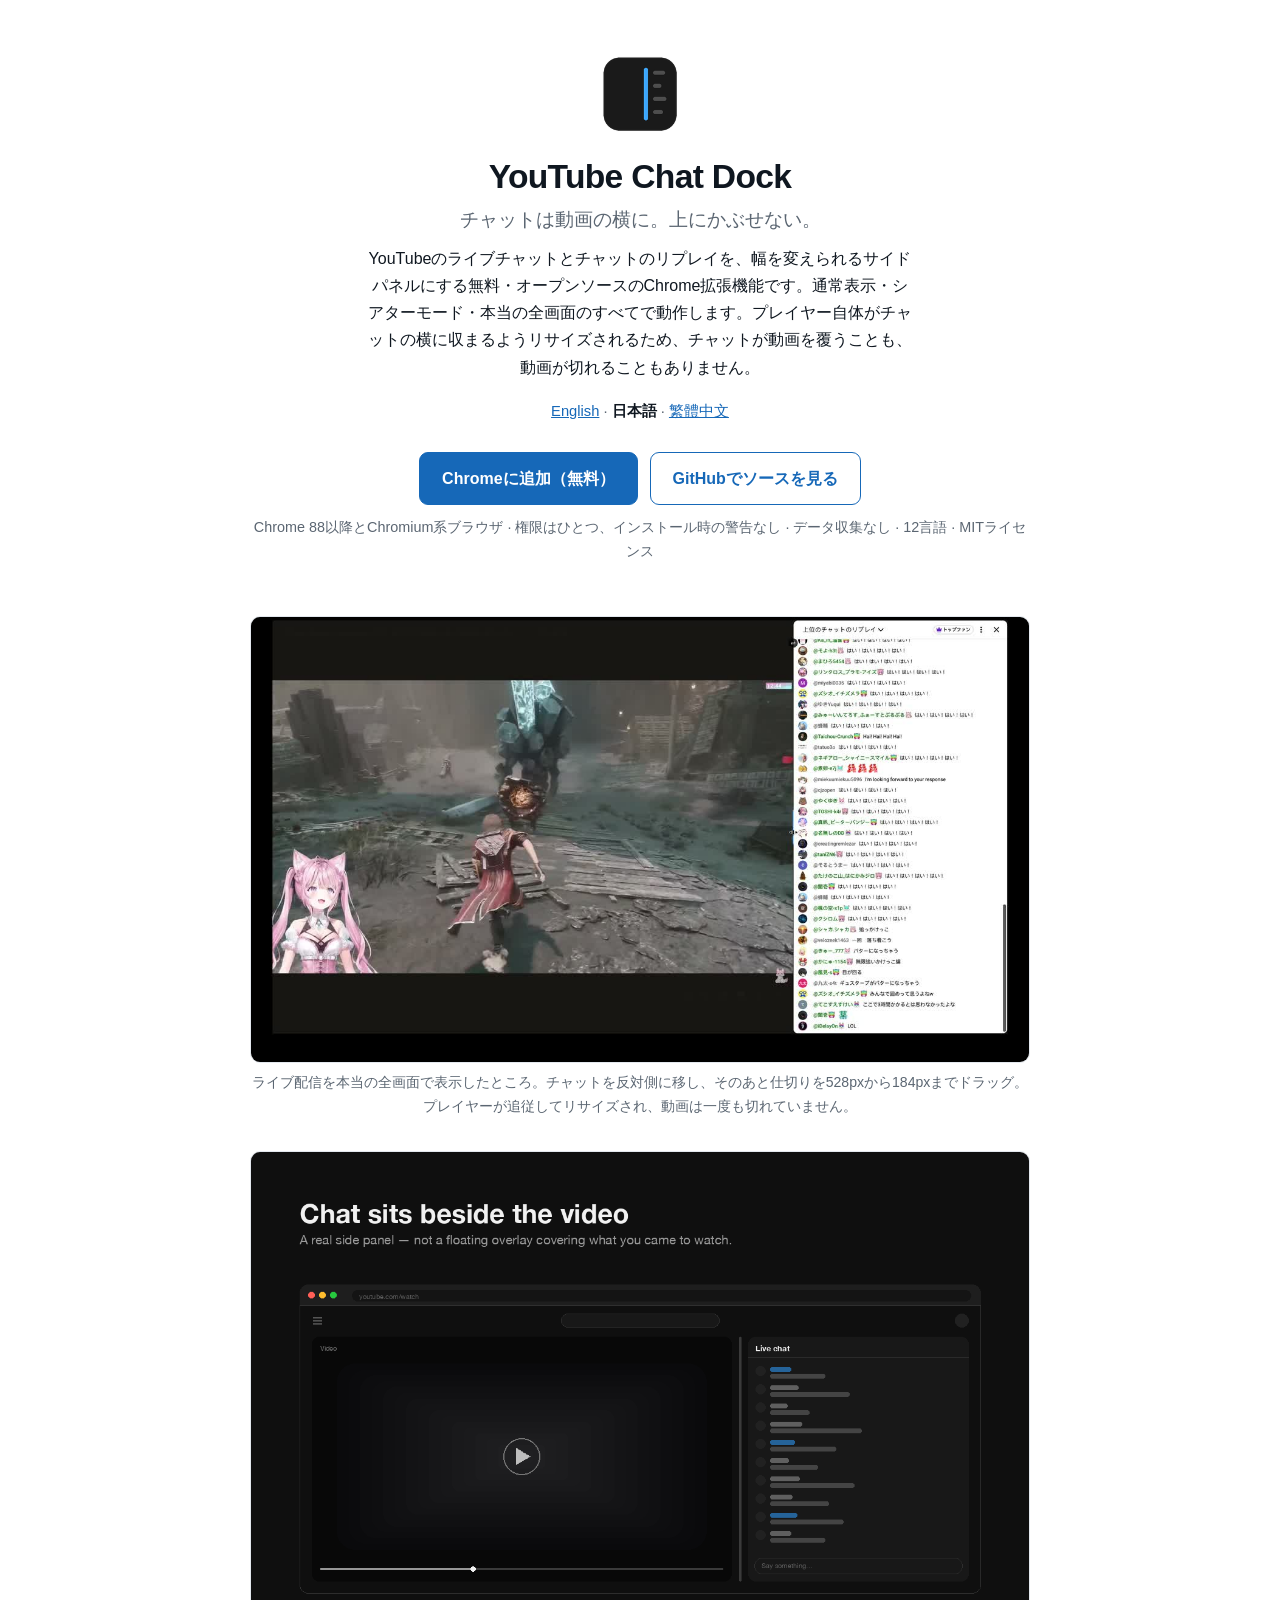
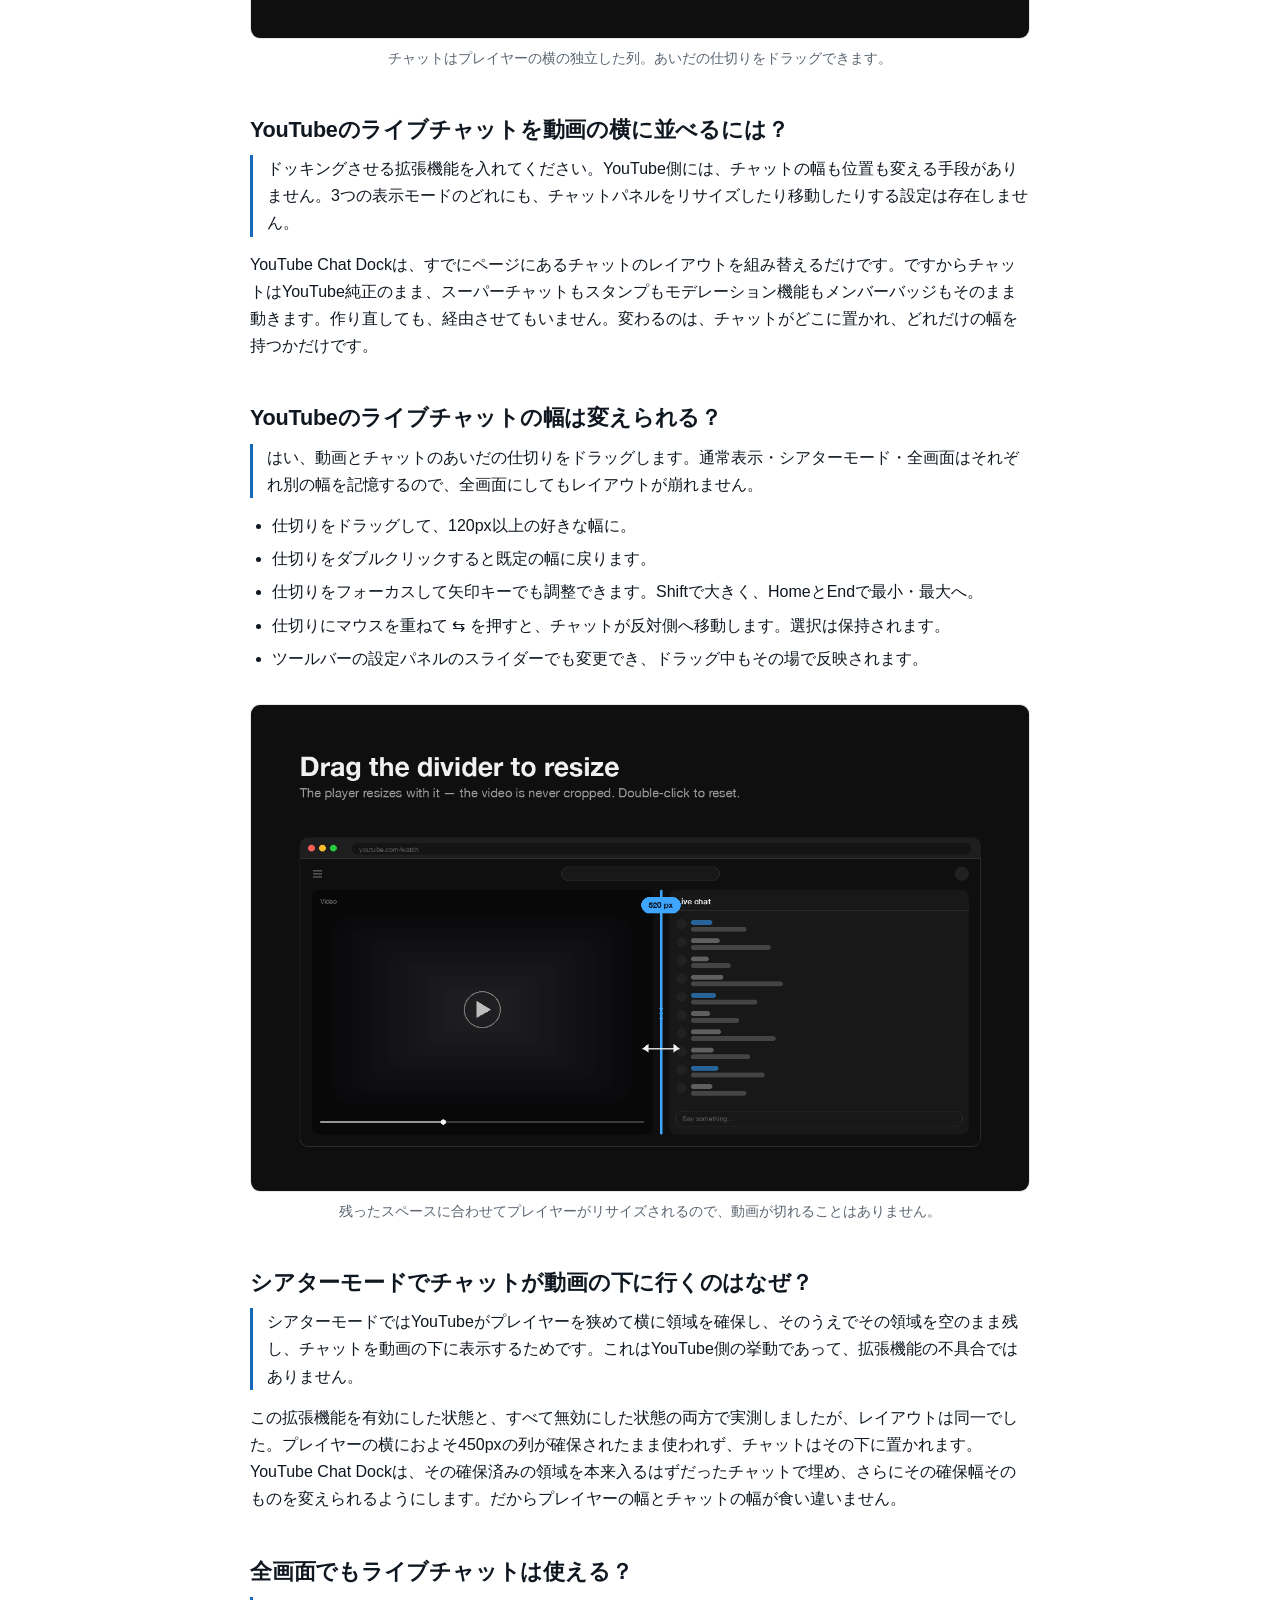
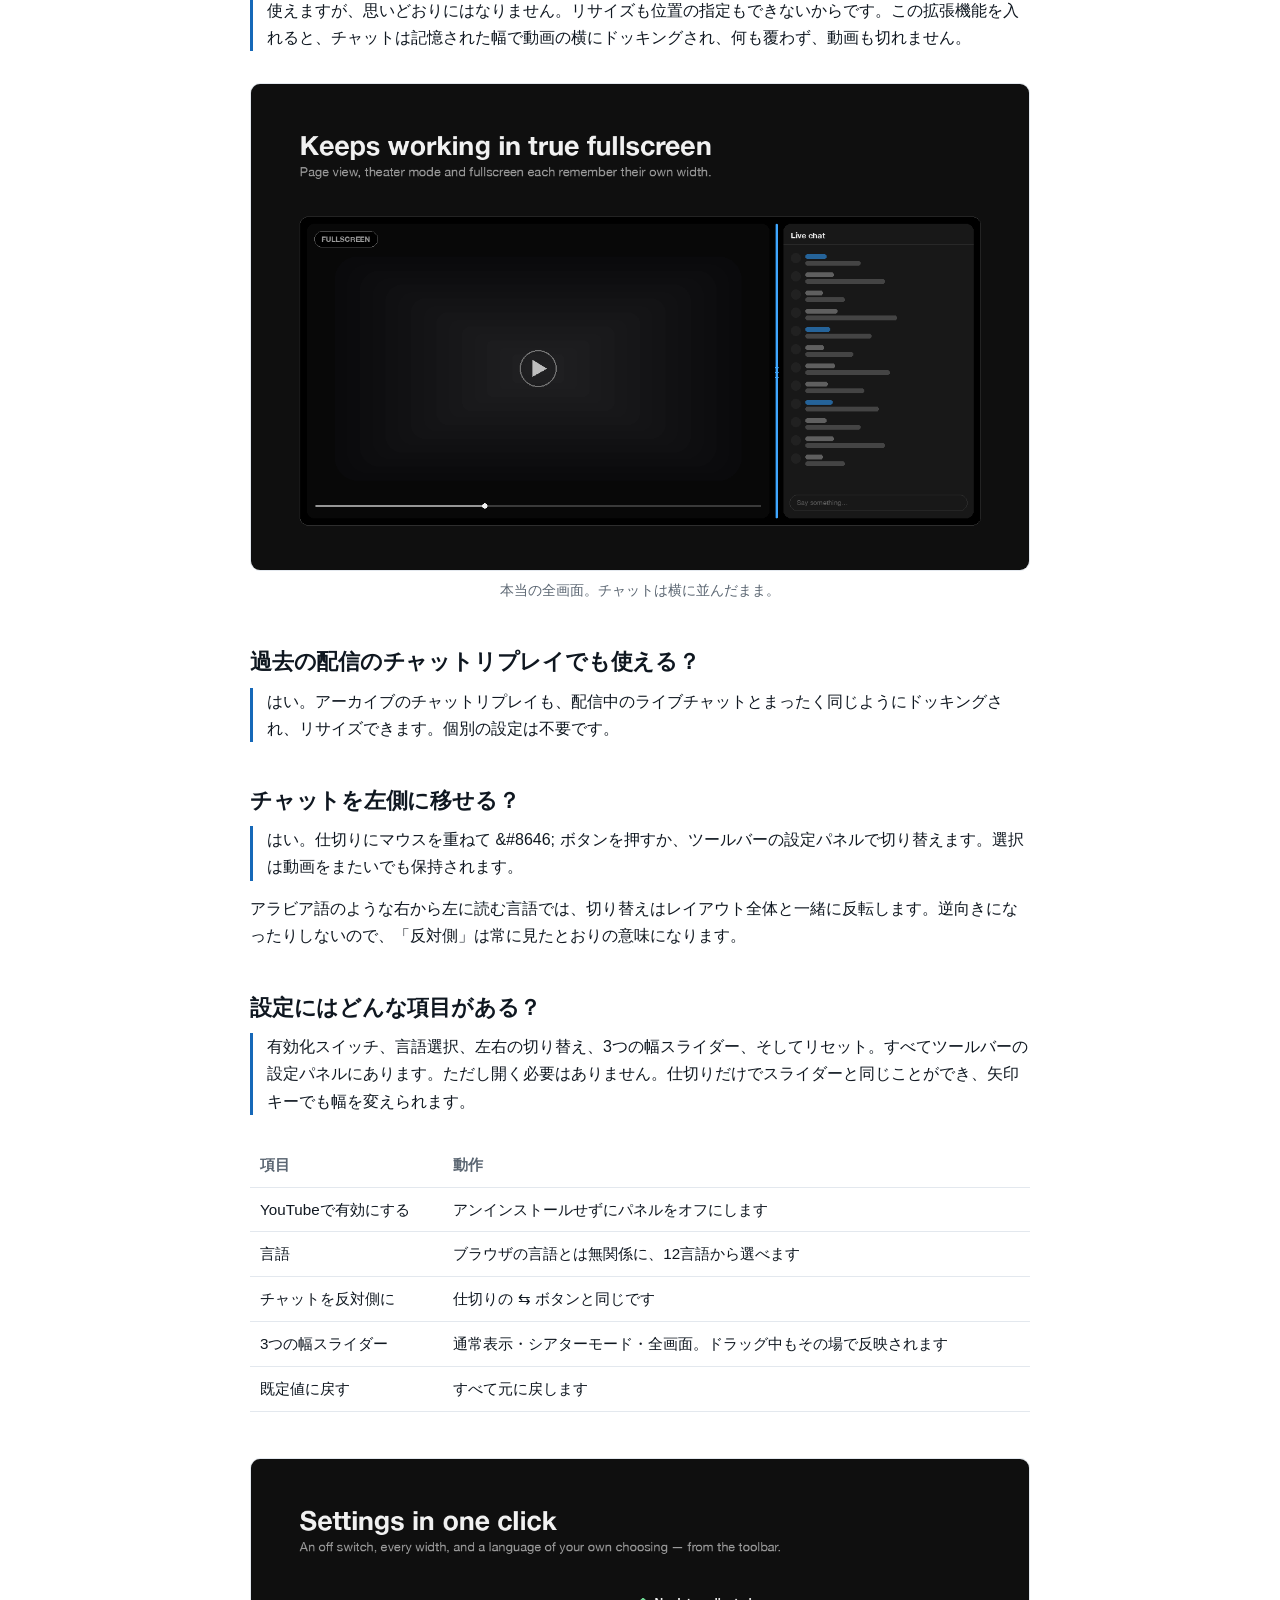
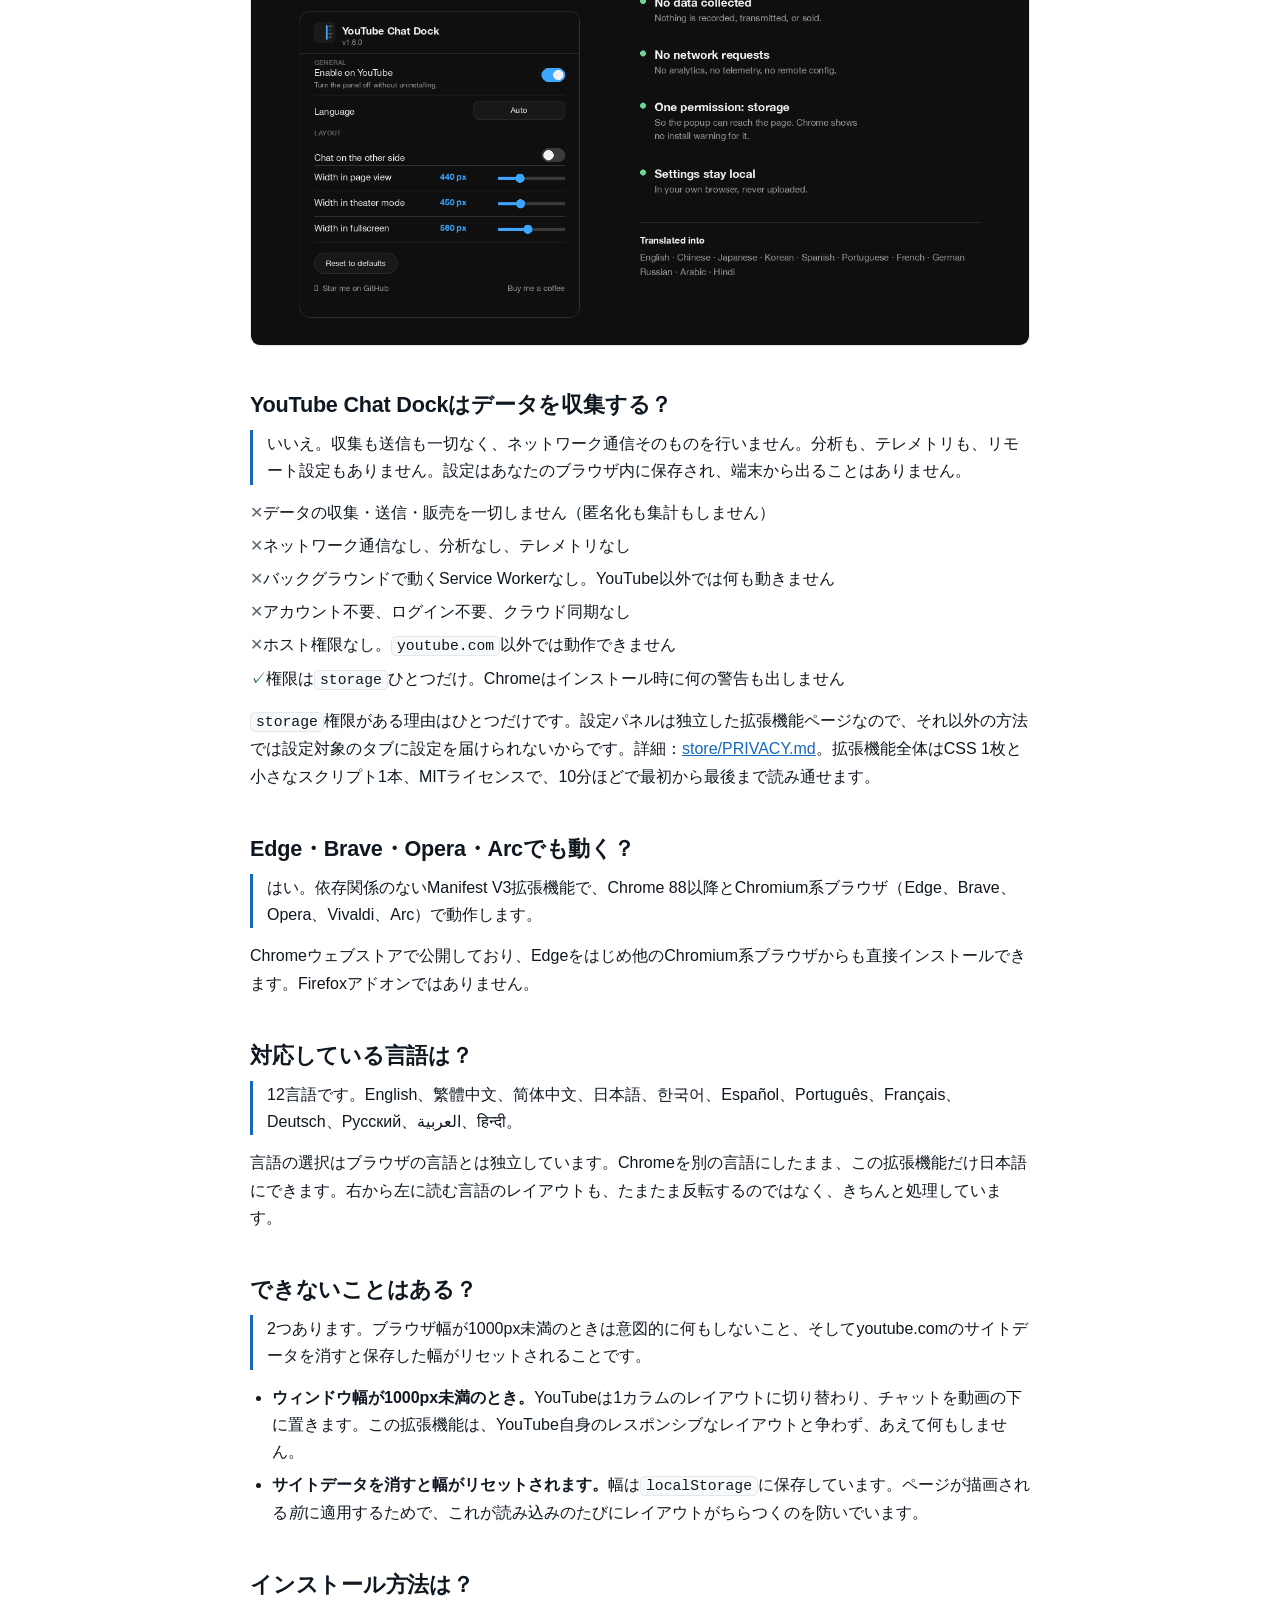
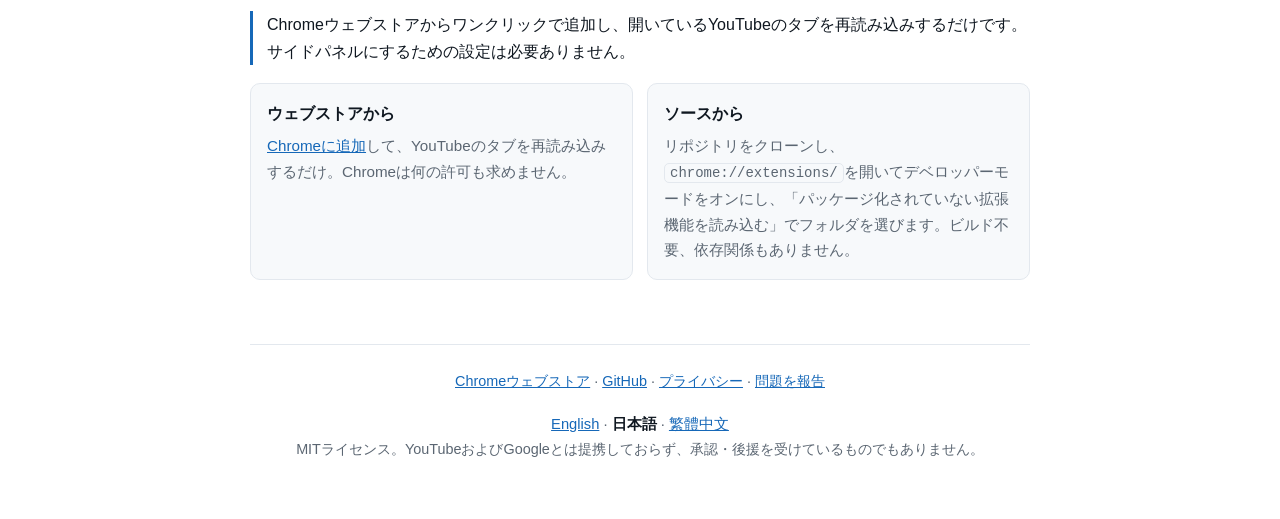
==== docs/ja/index.html @ fb62cf57 "Localise the landing page into Japanese and Traditional Chinese Generated by store/make_pages.py (lo" ====
<!DOCTYPE html>
<!--
  GENERATED by store/make_pages.py — do not edit this file directly.
  Edit the strings in that script and re-run it, or the next run silently
  reverts whatever you changed here.

  The page exists for search and for answer engines, which is why it is shaped
  this way: the store listing cannot rank for long-tail how-to queries, and a
  README ranks for little beyond the brand name. Every H2 is a question someone
  actually types, and each answer opens with a direct sentence rather than a
  preamble — that first sentence is what gets lifted into a snippet or an LLM
  answer.

  The FAQPage JSON-LD below is emitted from the same strings as the visible
  answers, so the two cannot disagree. store/package.sh still compares them.

  No external requests of any kind: no fonts, no CDN, no analytics. That keeps
  the page fast, keeps the privacy claim in it literally true of the page
  itself, and means it cannot break when something else goes down.
-->
<html lang="ja">
<head>
<meta charset="utf-8">
<meta name="viewport" content="width=device-width, initial-scale=1">
<title>YouTube Chat Dock — YouTubeのライブチャットをサイドパネルに</title>
<meta name="description" content="YouTubeのライブチャットとチャットのリプレイを、動画の横に並ぶ幅可変のサイドパネルにする無料のChrome拡張機能。通常表示・シアターモード・全画面のすべてで動作します。">
<link rel="canonical" href="https://cc100053.github.io/YouTube-Chat-Dock/ja/">
<link rel="alternate" hreflang="en" href="https://cc100053.github.io/YouTube-Chat-Dock/">
<link rel="alternate" hreflang="ja" href="https://cc100053.github.io/YouTube-Chat-Dock/ja/">
<link rel="alternate" hreflang="zh-Hant" href="https://cc100053.github.io/YouTube-Chat-Dock/zh-TW/">
<link rel="alternate" hreflang="x-default" href="https://cc100053.github.io/YouTube-Chat-Dock/">
<link rel="icon" href="../assets/icon128.png" type="image/png">

<meta property="og:type" content="website">
<meta property="og:site_name" content="YouTube Chat Dock">
<meta property="og:locale" content="ja_JP">
<meta property="og:title" content="YouTube Chat Dock — YouTubeのライブチャットをサイドパネルに">
<meta property="og:description" content="YouTubeのライブチャットとチャットのリプレイを、動画の横に並ぶ幅可変のサイドパネルに。通常表示・シアターモード・全画面で動作。">
<meta property="og:url" content="https://cc100053.github.io/YouTube-Chat-Dock/ja/">
<meta property="og:image" content="https://cc100053.github.io/YouTube-Chat-Dock/assets/screenshot-1-side-panel.png">
<meta name="twitter:card" content="summary_large_image">
<meta name="twitter:title" content="YouTube Chat Dock — YouTubeのライブチャットをサイドパネルに">
<meta name="twitter:description" content="YouTubeのライブチャットとチャットのリプレイを、動画の横に並ぶ幅可変のサイドパネルに。通常表示・シアターモード・全画面で動作。">
<meta name="twitter:image" content="https://cc100053.github.io/YouTube-Chat-Dock/assets/screenshot-1-side-panel.png">

<style>
:root{
  --bg:#ffffff; --fg:#0f1720; --muted:#5b6672; --line:#e3e8ee;
  --card:#f7f9fb; --accent:#1668b8; --accent-fg:#ffffff; --ok:#177245;
}
@media (prefers-color-scheme:dark){
  :root{
    --bg:#0e1116; --fg:#e8edf3; --muted:#9aa7b4; --line:#232a33;
    --card:#161b22; --accent:#3ea6ff; --accent-fg:#06121e; --ok:#6dd491;
  }
}
*{box-sizing:border-box}
html{-webkit-text-size-adjust:100%}
body{
  margin:0; background:var(--bg); color:var(--fg);
  font:16px/1.7 -apple-system,BlinkMacSystemFont,"Segoe UI",Roboto,
       "Hiragino Sans","Noto Sans JP","Noto Sans TC","PingFang TC",
       "Microsoft JhengHei",Helvetica,Arial,sans-serif;
}
.wrap{max-width:820px; margin:0 auto; padding:0 20px}
a{color:var(--accent)}
img,video{max-width:100%; height:auto}

header{text-align:center; padding:56px 0 8px}
header img.logo{width:76px; height:76px}
h1{font-size:2.1rem; line-height:1.25; margin:16px 0 6px; letter-spacing:-.02em}
.tagline{font-size:1.2rem; color:var(--muted); margin:0 0 8px}
.lede{max-width:62ch; margin:0 auto; color:var(--fg)}

.langs{margin:18px 0 0; color:var(--muted); font-size:.92rem}
.langs strong{color:var(--fg)}

.cta{display:flex; gap:12px; justify-content:center; flex-wrap:wrap; margin:28px 0 10px}
.btn{
  display:inline-block; padding:12px 22px; border-radius:9px; font-weight:600;
  text-decoration:none; border:1px solid var(--accent);
  background:var(--accent); color:var(--accent-fg);
}
.btn.ghost{background:transparent; color:var(--accent)}
.meta{text-align:center; color:var(--muted); font-size:.9rem; margin:0 0 12px}

figure{margin:32px 0}
figcaption{color:var(--muted); font-size:.88rem; text-align:center; margin-top:8px}
.shot{border:1px solid var(--line); border-radius:10px; display:block}

h2{font-size:1.35rem; line-height:1.4; margin:44px 0 10px; letter-spacing:-.01em}
h3{font-size:1.05rem; margin:26px 0 6px}
p{margin:0 0 14px}
ul{margin:0 0 14px; padding-inline-start:22px}
li{margin:6px 0}

.answer{
  border-inline-start:3px solid var(--accent); padding-inline-start:14px;
  margin:0 0 14px; font-weight:500;
}
.grid{display:grid; grid-template-columns:repeat(auto-fit,minmax(240px,1fr)); gap:14px; margin:18px 0}
.card{background:var(--card); border:1px solid var(--line); border-radius:10px; padding:16px}
.card h3{margin:0 0 6px; font-size:1rem}
.card p{margin:0; color:var(--muted); font-size:.95rem}

table{width:100%; border-collapse:collapse; margin:14px 0; font-size:.95rem}
th,td{text-align:start; padding:9px 10px; border-bottom:1px solid var(--line); vertical-align:top}
th{color:var(--muted); font-weight:600}
.scroller{overflow-x:auto}

.privacy li{list-style:none; margin-inline-start:-22px}
.privacy .no::before{content:"\2715 "; color:var(--muted)}
.privacy .yes::before{content:"\2713 "; color:var(--ok)}

footer{
  margin:64px 0 0; padding:24px 0 48px; border-top:1px solid var(--line);
  color:var(--muted); font-size:.9rem; text-align:center;
}
code{background:var(--card); border:1px solid var(--line); border-radius:5px; padding:1px 5px; font-size:.92em}
</style>
</head>
<body>

<div class="wrap">

<header>
  <img class="logo" src="../assets/icon128.png" width="76" height="76" alt="YouTube Chat Dock logo">
  <h1>YouTube Chat Dock</h1>
  <p class="tagline">チャットは動画の横に。上にかぶせない。</p>
  <p class="lede">YouTubeのライブチャットとチャットのリプレイを、幅を変えられるサイドパネルにする無料・オープンソースのChrome拡張機能です。通常表示・シアターモード・本当の全画面のすべてで動作します。プレイヤー自体がチャットの横に収まるようリサイズされるため、チャットが動画を覆うことも、動画が切れることもありません。</p>
  <nav class="langs" aria-label="言語"><a href="https://cc100053.github.io/YouTube-Chat-Dock/" hreflang="en">English</a> <span aria-hidden="true">·</span> <strong aria-current="true">日本語</strong> <span aria-hidden="true">·</span> <a href="https://cc100053.github.io/YouTube-Chat-Dock/zh-TW/" hreflang="zh-TW">繁體中文</a></nav>
  <div class="cta">
    <a class="btn" href="https://chromewebstore.google.com/detail/youtube-chat-dock/bkmbhlkcjbkjapbamkidacajjfhoiiam">Chromeに追加（無料）</a>
    <a class="btn ghost" href="https://github.com/cc100053/YouTube-Chat-Dock">GitHubでソースを見る</a>
  </div>
  <p class="meta">Chrome 88以降とChromium系ブラウザ · 権限はひとつ、インストール時の警告なし · データ収集なし · 12言語 · MITライセンス</p>
</header>

<!--
  MP4, not a GIF, and that is measured rather than preferred. The clip is
  full-motion game footage with a scrolling chat beside it, so nearly every
  pixel changes every frame and GIF's inter-frame compression has nothing to
  work with: the same 2.8 seconds measured 4.3MB as a 480px GIF that looked
  rough, against 2.0MB as a 1280px MP4 that does not.
  autoplay+muted+loop+playsinline behaves like a GIF anyway, and is the
  combination iOS Safari requires to play inline at all.
-->
<figure>
  <video class="shot" src="../assets/demo.mp4" poster="../assets/demo-poster.jpg"
         width="1280" height="732"
         autoplay loop muted playsinline preload="metadata"
         aria-label="画面録画：YouTubeの全画面表示で、ライブチャットが動画の横にドッキングされている様子。パネルを反対側に移動したあと、仕切りをドラッグして幅を528pxから184pxまで変更しても、動画は切れずにリサイズされる。">
  </video>
  <figcaption>ライブ配信を本当の全画面で表示したところ。チャットを反対側に移し、そのあと仕切りを528pxから184pxまでドラッグ。プレイヤーが追従してリサイズされ、動画は一度も切れていません。</figcaption>
</figure>

<figure>
  <img class="shot" src="../assets/screenshot-1-side-panel.png" width="1280" height="800"
       alt="YouTubeのライブチャットが動画の右側に幅可変の列としてドッキングされ、あいだにドラッグ可能な仕切りがある図">
  <figcaption>チャットはプレイヤーの横の独立した列。あいだの仕切りをドラッグできます。</figcaption>
</figure>

<h2>YouTubeのライブチャットを動画の横に並べるには？</h2>

<p class="answer">
  ドッキングさせる拡張機能を入れてください。YouTube側には、チャットの幅も位置も変える手段がありません。3つの表示モードのどれにも、チャットパネルをリサイズしたり移動したりする設定は存在しません。
</p>

<p>YouTube Chat Dockは、すでにページにあるチャットのレイアウトを組み替えるだけです。ですからチャットはYouTube純正のまま、スーパーチャットもスタンプもモデレーション機能もメンバーバッジもそのまま動きます。作り直しても、経由させてもいません。変わるのは、チャットがどこに置かれ、どれだけの幅を持つかだけです。</p>

<h2>YouTubeのライブチャットの幅は変えられる？</h2>

<p class="answer">
  はい、動画とチャットのあいだの仕切りをドラッグします。通常表示・シアターモード・全画面はそれぞれ別の幅を記憶するので、全画面にしてもレイアウトが崩れません。
</p>

<ul><li>仕切りをドラッグして、120px以上の好きな幅に。</li><li>仕切りをダブルクリックすると既定の幅に戻ります。</li><li>仕切りをフォーカスして矢印キーでも調整できます。Shiftで大きく、HomeとEndで最小・最大へ。</li><li>仕切りにマウスを重ねて &#8646; を押すと、チャットが反対側へ移動します。選択は保持されます。</li><li>ツールバーの設定パネルのスライダーでも変更でき、ドラッグ中もその場で反映されます。</li></ul>

<figure>
  <img class="shot" src="../assets/screenshot-2-drag-to-resize.png" width="1280" height="800"
       alt="仕切りをドラッグし、残ったスペースに合わせて動画がリサイズされる様子の図">
  <figcaption>残ったスペースに合わせてプレイヤーがリサイズされるので、動画が切れることはありません。</figcaption>
</figure>

<h2>シアターモードでチャットが動画の下に行くのはなぜ？</h2>

<p class="answer">
  シアターモードではYouTubeがプレイヤーを狭めて横に領域を確保し、そのうえでその領域を空のまま残し、チャットを動画の下に表示するためです。これはYouTube側の挙動であって、拡張機能の不具合ではありません。
</p>

<p>この拡張機能を有効にした状態と、すべて無効にした状態の両方で実測しましたが、レイアウトは同一でした。プレイヤーの横におよそ450pxの列が確保されたまま使われず、チャットはその下に置かれます。YouTube Chat Dockは、その確保済みの領域を本来入るはずだったチャットで埋め、さらにその確保幅そのものを変えられるようにします。だからプレイヤーの幅とチャットの幅が食い違いません。</p>

<h2>全画面でもライブチャットは使える？</h2>

<p class="answer">
  使えますが、思いどおりにはなりません。リサイズも位置の指定もできないからです。この拡張機能を入れると、チャットは記憶された幅で動画の横にドッキングされ、何も覆わず、動画も切れません。
</p>

<figure>
  <img class="shot" src="../assets/screenshot-3-fullscreen.png" width="1280" height="800"
       alt="本当の全画面でチャットが動画の横にドッキングされ、動画が切れていない様子の図">
  <figcaption>本当の全画面。チャットは横に並んだまま。</figcaption>
</figure>

<h2>過去の配信のチャットリプレイでも使える？</h2>

<p class="answer">
  はい。アーカイブのチャットリプレイも、配信中のライブチャットとまったく同じようにドッキングされ、リサイズできます。個別の設定は不要です。
</p>

<h2>チャットを左側に移せる？</h2>

<p class="answer">
  はい。仕切りにマウスを重ねて &amp;#8646; ボタンを押すか、ツールバーの設定パネルで切り替えます。選択は動画をまたいでも保持されます。
</p>

<p>アラビア語のような右から左に読む言語では、切り替えはレイアウト全体と一緒に反転します。逆向きになったりしないので、「反対側」は常に見たとおりの意味になります。</p>

<h2>設定にはどんな項目がある？</h2>

<p class="answer">
  有効化スイッチ、言語選択、左右の切り替え、3つの幅スライダー、そしてリセット。すべてツールバーの設定パネルにあります。ただし開く必要はありません。仕切りだけでスライダーと同じことができ、矢印キーでも幅を変えられます。
</p>

<div class="scroller">
<table>
  <tr><th>項目</th><th>動作</th></tr>
  <tr><td>YouTubeで有効にする</td><td>アンインストールせずにパネルをオフにします</td></tr><tr><td>言語</td><td>ブラウザの言語とは無関係に、12言語から選べます</td></tr><tr><td>チャットを反対側に</td><td>仕切りの &#8646; ボタンと同じです</td></tr><tr><td>3つの幅スライダー</td><td>通常表示・シアターモード・全画面。ドラッグ中もその場で反映されます</td></tr><tr><td>既定値に戻す</td><td>すべて元に戻します</td></tr>
</table>
</div>

<figure>
  <img class="shot" src="../assets/screenshot-5-settings.png" width="1280" height="800"
       alt="設定パネル。有効化スイッチ、言語選択、左右切り替え、3つの幅スライダーが表示されている">
</figure>

<h2>YouTube Chat Dockはデータを収集する？</h2>

<p class="answer">
  いいえ。収集も送信も一切なく、ネットワーク通信そのものを行いません。分析も、テレメトリも、リモート設定もありません。設定はあなたのブラウザ内に保存され、端末から出ることはありません。
</p>

<ul class="privacy"><li class="no">データの収集・送信・販売を一切しません（匿名化も集計もしません）</li><li class="no">ネットワーク通信なし、分析なし、テレメトリなし</li><li class="no">バックグラウンドで動くService Workerなし。YouTube以外では何も動きません</li><li class="no">アカウント不要、ログイン不要、クラウド同期なし</li><li class="no">ホスト権限なし。<code>youtube.com</code>以外では動作できません</li><li class="yes">権限は<code>storage</code>ひとつだけ。Chromeはインストール時に何の警告も出しません</li></ul>

<p><code>storage</code>権限がある理由はひとつだけです。設定パネルは独立した拡張機能ページなので、それ以外の方法では設定対象のタブに設定を届けられないからです。詳細：<a href="https://github.com/cc100053/YouTube-Chat-Dock/blob/main/store/PRIVACY.md">store/PRIVACY.md</a>。拡張機能全体はCSS 1枚と小さなスクリプト1本、MITライセンスで、10分ほどで最初から最後まで読み通せます。</p>

<h2>Edge・Brave・Opera・Arcでも動く？</h2>

<p class="answer">
  はい。依存関係のないManifest V3拡張機能で、Chrome 88以降とChromium系ブラウザ（Edge、Brave、Opera、Vivaldi、Arc）で動作します。
</p>

<p>Chromeウェブストアで公開しており、Edgeをはじめ他のChromium系ブラウザからも直接インストールできます。Firefoxアドオンではありません。</p>

<h2>対応している言語は？</h2>

<p class="answer">
  12言語です。English、繁體中文、简体中文、日本語、한국어、Español、Português、Français、Deutsch、Русский、العربية、हिन्दी。
</p>

<p>言語の選択はブラウザの言語とは独立しています。Chromeを別の言語にしたまま、この拡張機能だけ日本語にできます。右から左に読む言語のレイアウトも、たまたま反転するのではなく、きちんと処理しています。</p>

<h2>できないことはある？</h2>

<p class="answer">
  2つあります。ブラウザ幅が1000px未満のときは意図的に何もしないこと、そしてyoutube.comのサイトデータを消すと保存した幅がリセットされることです。
</p>

<ul><li><strong>ウィンドウ幅が1000px未満のとき。</strong>YouTubeは1カラムのレイアウトに切り替わり、チャットを動画の下に置きます。この拡張機能は、YouTube自身のレスポンシブなレイアウトと争わず、あえて何もしません。</li><li><strong>サイトデータを消すと幅がリセットされます。</strong>幅は<code>localStorage</code>に保存しています。ページが描画される<em>前</em>に適用するためで、これが読み込みのたびにレイアウトがちらつくのを防いでいます。</li></ul>

<h2>インストール方法は？</h2>

<p class="answer">
  Chromeウェブストアからワンクリックで追加し、開いているYouTubeのタブを再読み込みするだけです。サイドパネルにするための設定は必要ありません。
</p>

<div class="grid"><div class="card"><h3>ウェブストアから</h3><p><a href="https://chromewebstore.google.com/detail/youtube-chat-dock/bkmbhlkcjbkjapbamkidacajjfhoiiam">Chromeに追加</a>して、YouTubeのタブを再読み込みするだけ。Chromeは何の許可も求めません。</p></div><div class="card"><h3>ソースから</h3><p>リポジトリをクローンし、<code>chrome://extensions/</code>を開いてデベロッパーモードをオンにし、「パッケージ化されていない拡張機能を読み込む」でフォルダを選びます。ビルド不要、依存関係もありません。</p></div></div>

<footer>
  <p><a href="https://chromewebstore.google.com/detail/youtube-chat-dock/bkmbhlkcjbkjapbamkidacajjfhoiiam">Chromeウェブストア</a> <span aria-hidden="true">&middot;</span> <a href="https://github.com/cc100053/YouTube-Chat-Dock">GitHub</a> <span aria-hidden="true">&middot;</span> <a href="https://github.com/cc100053/YouTube-Chat-Dock/blob/main/store/PRIVACY.md">プライバシー</a> <span aria-hidden="true">&middot;</span> <a href="https://github.com/cc100053/YouTube-Chat-Dock/issues">問題を報告</a></p>
  <nav class="langs" aria-label="言語"><a href="https://cc100053.github.io/YouTube-Chat-Dock/" hreflang="en">English</a> <span aria-hidden="true">·</span> <strong aria-current="true">日本語</strong> <span aria-hidden="true">·</span> <a href="https://cc100053.github.io/YouTube-Chat-Dock/zh-TW/" hreflang="zh-TW">繁體中文</a></nav>
  <p>MITライセンス。YouTubeおよびGoogleとは提携しておらず、承認・後援を受けているものでもありません。</p>
</footer>

</div>

<script type="application/ld+json">
{
  "@context": "https://schema.org",
  "@graph": [
    {
      "@type": "SoftwareApplication",
      "@id": "https://cc100053.github.io/YouTube-Chat-Dock/ja/#app",
      "name": "YouTube Chat Dock",
      "description": "YouTubeのライブチャットとチャットのリプレイを、通常表示・シアターモード・本当の全画面で、動画の横に並ぶ幅可変のサイドパネルにするChrome拡張機能。",
      "applicationCategory": "BrowserApplication",
      "applicationSubCategory": "Chrome Extension",
      "operatingSystem": "Chrome 88+, Microsoft Edge, Brave, Opera, Vivaldi, Arc",
      "browserRequirements": "Requires Chrome 88 or any Chromium-based browser",
      "softwareVersion": "1.7.0",
      "url": "https://cc100053.github.io/YouTube-Chat-Dock/ja/",
      "inLanguage": [
        "en",
        "ja",
        "zh-Hant"
      ],
      "downloadUrl": "https://chromewebstore.google.com/detail/youtube-chat-dock/bkmbhlkcjbkjapbamkidacajjfhoiiam",
      "installUrl": "https://chromewebstore.google.com/detail/youtube-chat-dock/bkmbhlkcjbkjapbamkidacajjfhoiiam",
      "screenshot": "https://cc100053.github.io/YouTube-Chat-Dock/assets/screenshot-1-side-panel.png",
      "license": "https://opensource.org/licenses/MIT",
      "isAccessibleForFree": true,
      "offers": {
        "@type": "Offer",
        "price": "0",
        "priceCurrency": "USD"
      },
      "featureList": [
        "YouTubeのライブチャットを、動画の横に並ぶ幅可変のサイドパネルにします",
        "ドラッグできる仕切り。通常表示・シアターモード・全画面がそれぞれ別の幅を記憶します",
        "マウスだけでなくキーボードでも幅を変えられます",
        "本当の全画面でも動作します。YouTube側ではチャットの幅も位置も変えられません",
        "シアターモードでYouTubeが確保したまま空にしている領域を埋めます",
        "アーカイブのチャットリプレイもライブチャットと同じように動きます",
        "チャットは左右どちらにも移動できます",
        "右から左に読む言語のレイアウトに対応",
        "ブラウザの言語とは独立した12言語のUI"
      ]
    },
    {
      "@type": "FAQPage",
      "@id": "https://cc100053.github.io/YouTube-Chat-Dock/ja/#faq",
      "inLanguage": "ja",
      "mainEntity": [
        {
          "@type": "Question",
          "name": "YouTubeのライブチャットを動画の横に並べるには？",
          "acceptedAnswer": {
            "@type": "Answer",
            "text": "ドッキングさせる拡張機能を入れてください。YouTube側には、チャットの幅も位置も変える手段がありません。3つの表示モードのどれにも、チャットパネルをリサイズしたり移動したりする設定は存在しません。"
          }
        },
        {
          "@type": "Question",
          "name": "YouTubeのライブチャットの幅は変えられる？",
          "acceptedAnswer": {
            "@type": "Answer",
            "text": "はい、動画とチャットのあいだの仕切りをドラッグします。通常表示・シアターモード・全画面はそれぞれ別の幅を記憶するので、全画面にしてもレイアウトが崩れません。"
          }
        },
        {
          "@type": "Question",
          "name": "シアターモードでチャットが動画の下に行くのはなぜ？",
          "acceptedAnswer": {
            "@type": "Answer",
            "text": "シアターモードではYouTubeがプレイヤーを狭めて横に領域を確保し、そのうえでその領域を空のまま残し、チャットを動画の下に表示するためです。これはYouTube側の挙動であって、拡張機能の不具合ではありません。"
          }
        },
        {
          "@type": "Question",
          "name": "全画面でもライブチャットは使える？",
          "acceptedAnswer": {
            "@type": "Answer",
            "text": "使えますが、思いどおりにはなりません。リサイズも位置の指定もできないからです。この拡張機能を入れると、チャットは記憶された幅で動画の横にドッキングされ、何も覆わず、動画も切れません。"
          }
        },
        {
          "@type": "Question",
          "name": "過去の配信のチャットリプレイでも使える？",
          "acceptedAnswer": {
            "@type": "Answer",
            "text": "はい。アーカイブのチャットリプレイも、配信中のライブチャットとまったく同じようにドッキングされ、リサイズできます。個別の設定は不要です。"
          }
        },
        {
          "@type": "Question",
          "name": "チャットを左側に移せる？",
          "acceptedAnswer": {
            "@type": "Answer",
            "text": "はい。仕切りにマウスを重ねて &#8646; ボタンを押すか、ツールバーの設定パネルで切り替えます。選択は動画をまたいでも保持されます。"
          }
        },
        {
          "@type": "Question",
          "name": "設定にはどんな項目がある？",
          "acceptedAnswer": {
            "@type": "Answer",
            "text": "有効化スイッチ、言語選択、左右の切り替え、3つの幅スライダー、そしてリセット。すべてツールバーの設定パネルにあります。ただし開く必要はありません。仕切りだけでスライダーと同じことができ、矢印キーでも幅を変えられます。"
          }
        },
        {
          "@type": "Question",
          "name": "YouTube Chat Dockはデータを収集する？",
          "acceptedAnswer": {
            "@type": "Answer",
            "text": "いいえ。収集も送信も一切なく、ネットワーク通信そのものを行いません。分析も、テレメトリも、リモート設定もありません。設定はあなたのブラウザ内に保存され、端末から出ることはありません。"
          }
        },
        {
          "@type": "Question",
          "name": "Edge・Brave・Opera・Arcでも動く？",
          "acceptedAnswer": {
            "@type": "Answer",
            "text": "はい。依存関係のないManifest V3拡張機能で、Chrome 88以降とChromium系ブラウザ（Edge、Brave、Opera、Vivaldi、Arc）で動作します。"
          }
        },
        {
          "@type": "Question",
          "name": "対応している言語は？",
          "acceptedAnswer": {
            "@type": "Answer",
            "text": "12言語です。English、繁體中文、简体中文、日本語、한국어、Español、Português、Français、Deutsch、Русский、العربية、हिन्दी。"
          }
        },
        {
          "@type": "Question",
          "name": "できないことはある？",
          "acceptedAnswer": {
            "@type": "Answer",
            "text": "2つあります。ブラウザ幅が1000px未満のときは意図的に何もしないこと、そしてyoutube.comのサイトデータを消すと保存した幅がリセットされることです。"
          }
        },
        {
          "@type": "Question",
          "name": "インストール方法は？",
          "acceptedAnswer": {
            "@type": "Answer",
            "text": "Chromeウェブストアからワンクリックで追加し、開いているYouTubeのタブを再読み込みするだけです。サイドパネルにするための設定は必要ありません。"
          }
        }
      ]
    }
  ]
}
</script>

</body>
</html>
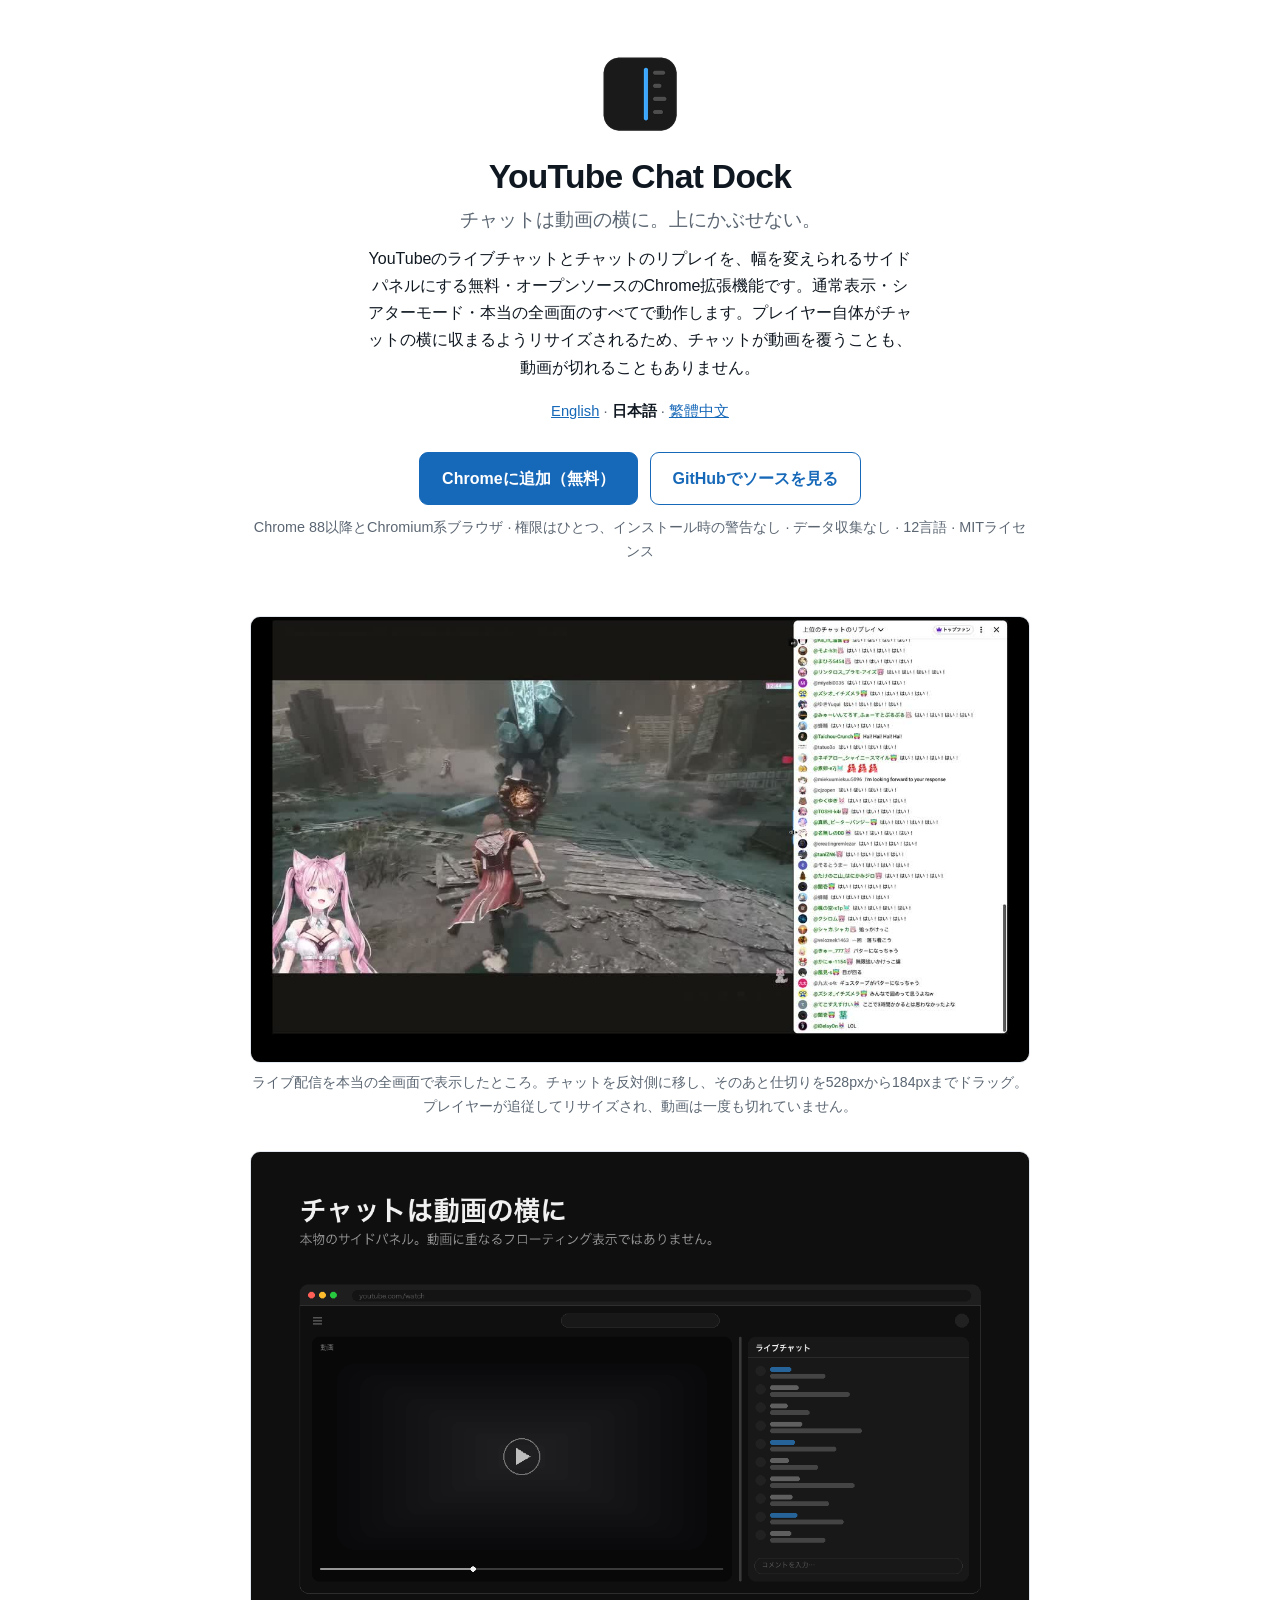
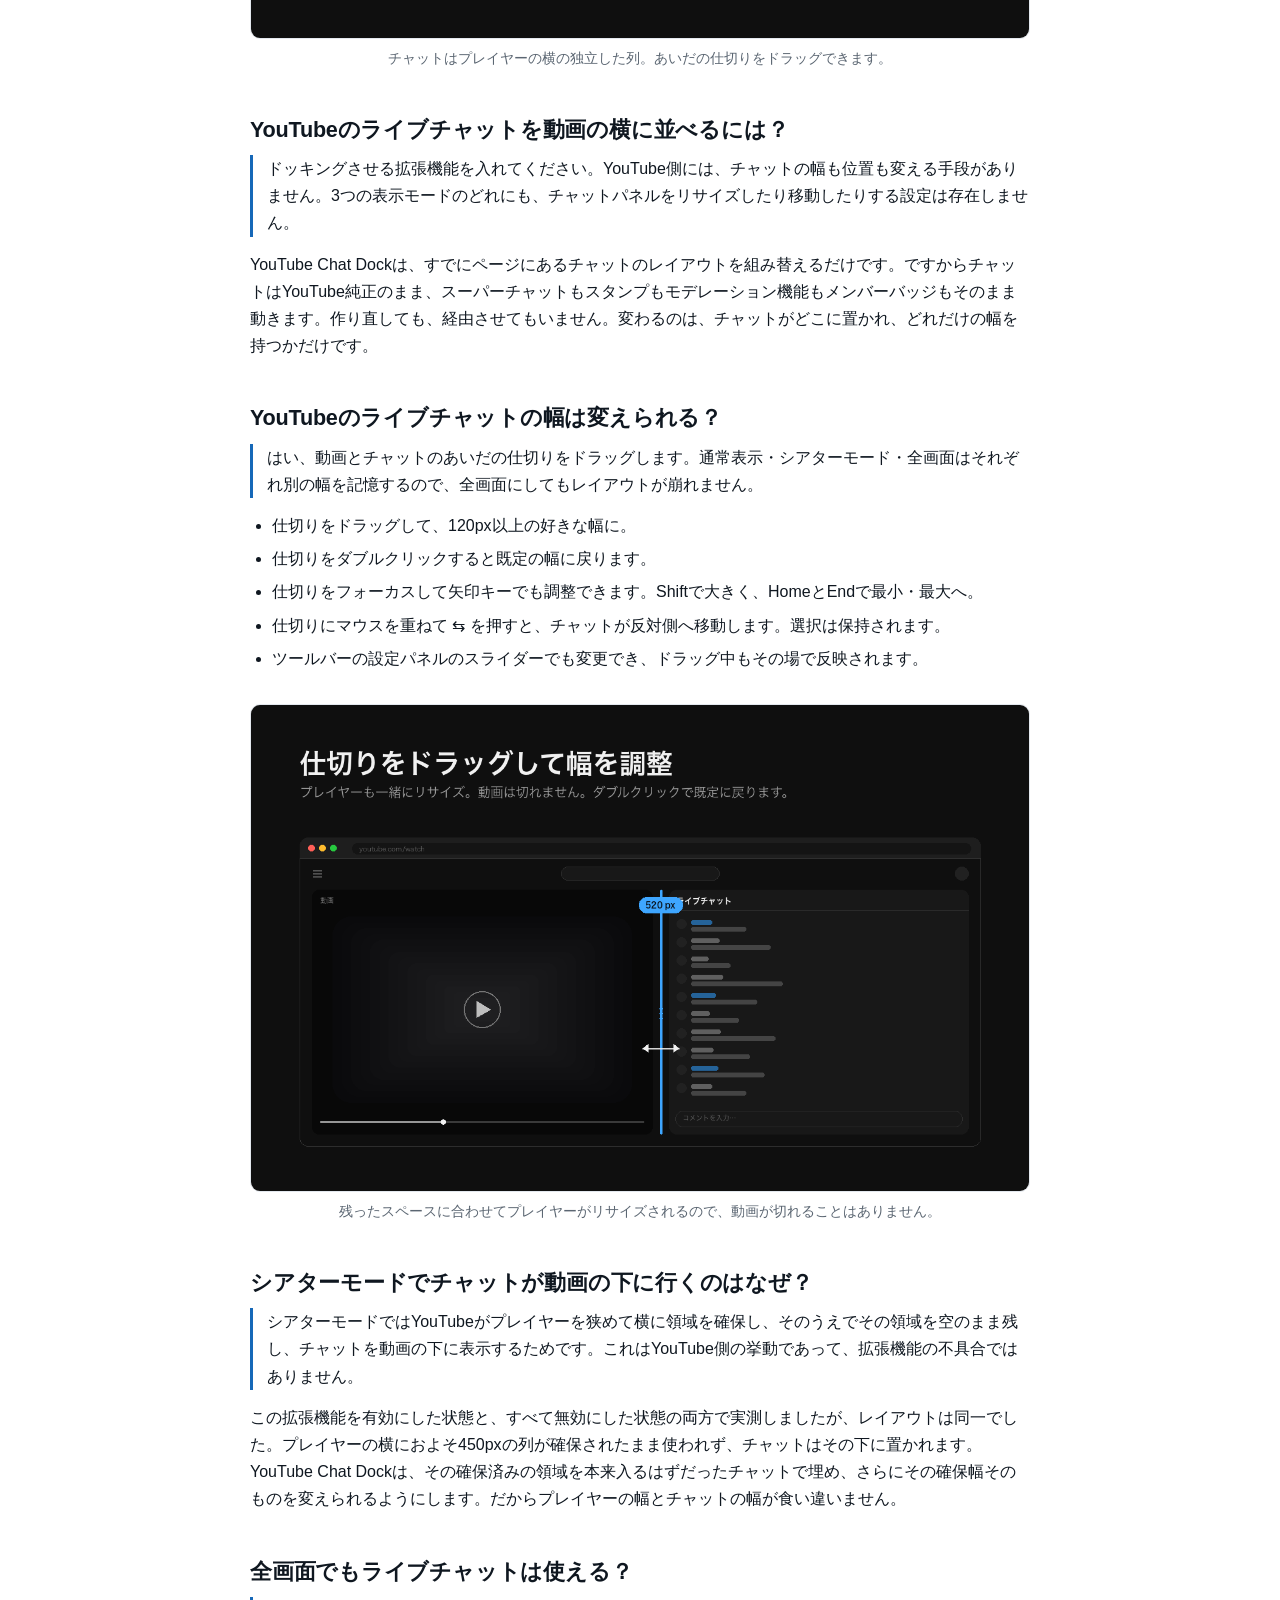
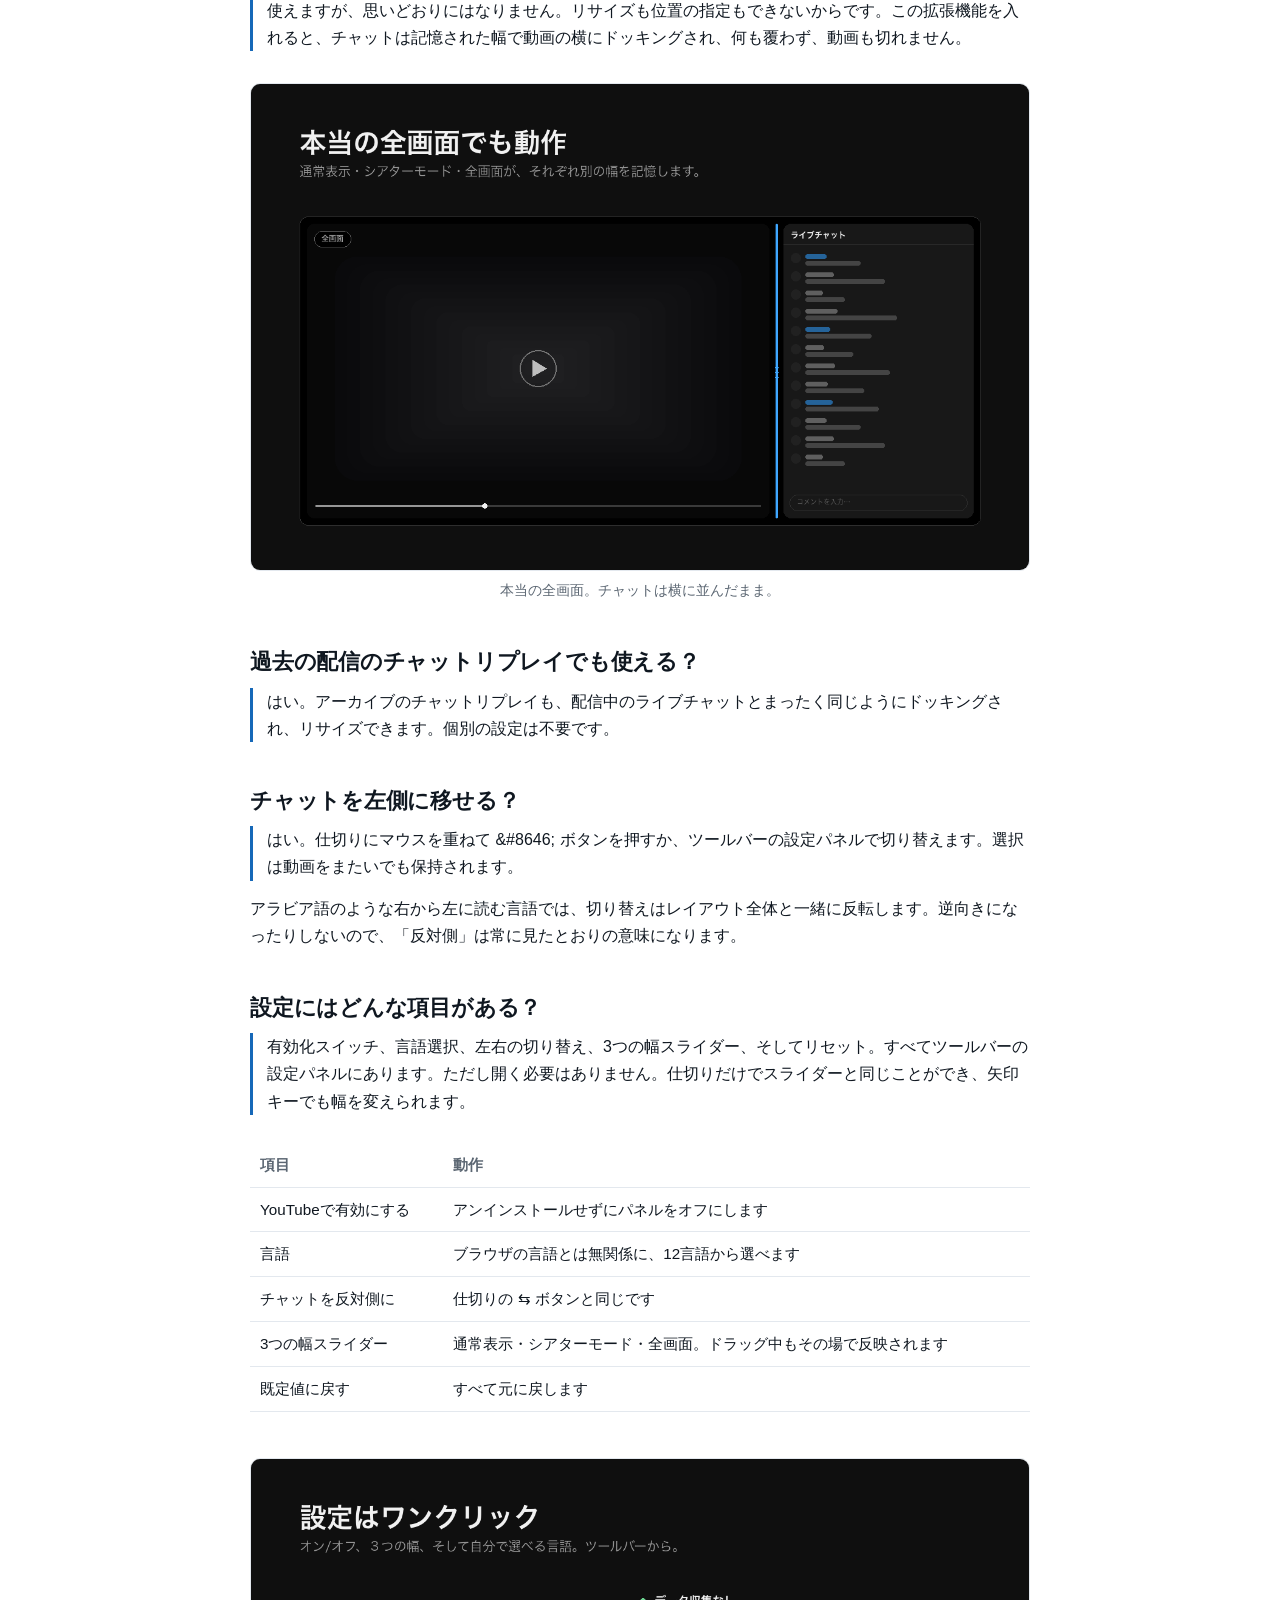
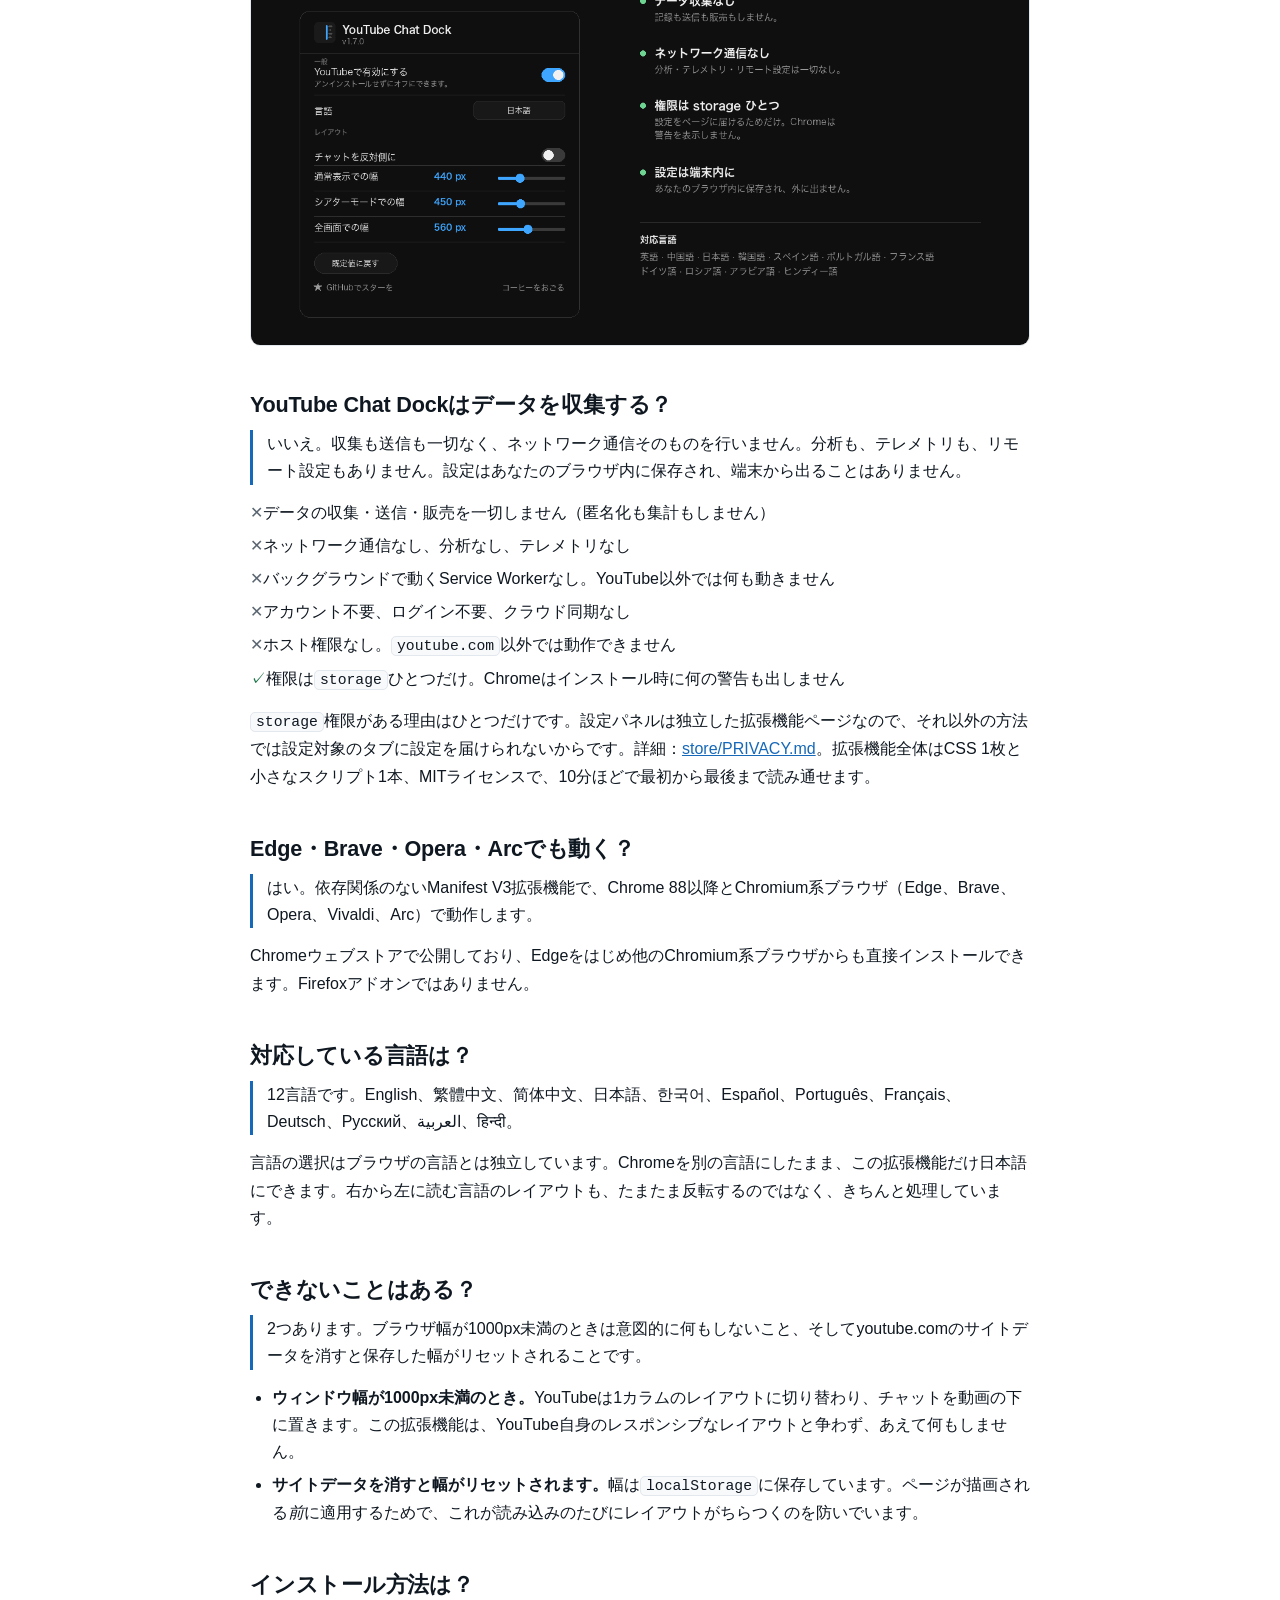
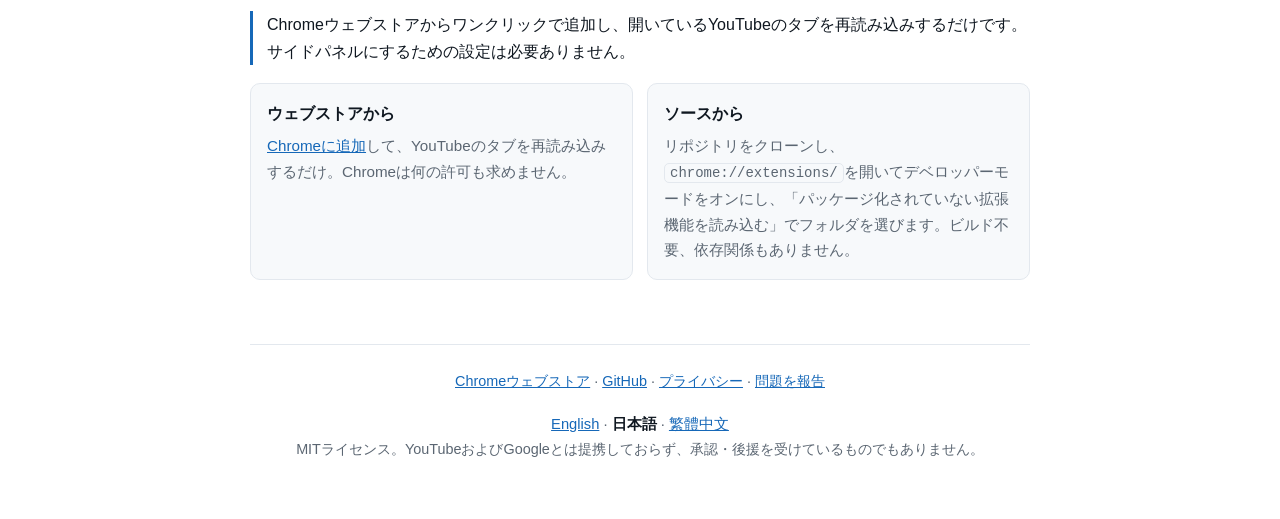
==== commit 854ac94a: "Generate store screenshots per language, and fix a tofu box that shipped The translated listings wer" ====
--- a/docs/ja/index.html
+++ b/docs/ja/index.html
@@ -155,7 +155,7 @@
 </figure>
 
 <figure>
-  <img class="shot" src="../assets/screenshot-1-side-panel.png" width="1280" height="800"
+  <img class="shot" src="../assets/ja/screenshot-1-side-panel.png" width="1280" height="800"
        alt="YouTubeのライブチャットが動画の右側に幅可変の列としてドッキングされ、あいだにドラッグ可能な仕切りがある図">
   <figcaption>チャットはプレイヤーの横の独立した列。あいだの仕切りをドラッグできます。</figcaption>
 </figure>
@@ -177,7 +177,7 @@
 <ul><li>仕切りをドラッグして、120px以上の好きな幅に。</li><li>仕切りをダブルクリックすると既定の幅に戻ります。</li><li>仕切りをフォーカスして矢印キーでも調整できます。Shiftで大きく、HomeとEndで最小・最大へ。</li><li>仕切りにマウスを重ねて &#8646; を押すと、チャットが反対側へ移動します。選択は保持されます。</li><li>ツールバーの設定パネルのスライダーでも変更でき、ドラッグ中もその場で反映されます。</li></ul>
 
 <figure>
-  <img class="shot" src="../assets/screenshot-2-drag-to-resize.png" width="1280" height="800"
+  <img class="shot" src="../assets/ja/screenshot-2-drag-to-resize.png" width="1280" height="800"
        alt="仕切りをドラッグし、残ったスペースに合わせて動画がリサイズされる様子の図">
   <figcaption>残ったスペースに合わせてプレイヤーがリサイズされるので、動画が切れることはありません。</figcaption>
 </figure>
@@ -197,7 +197,7 @@
 </p>
 
 <figure>
-  <img class="shot" src="../assets/screenshot-3-fullscreen.png" width="1280" height="800"
+  <img class="shot" src="../assets/ja/screenshot-3-fullscreen.png" width="1280" height="800"
        alt="本当の全画面でチャットが動画の横にドッキングされ、動画が切れていない様子の図">
   <figcaption>本当の全画面。チャットは横に並んだまま。</figcaption>
 </figure>
@@ -230,7 +230,7 @@
 </div>
 
 <figure>
-  <img class="shot" src="../assets/screenshot-5-settings.png" width="1280" height="800"
+  <img class="shot" src="../assets/ja/screenshot-5-settings.png" width="1280" height="800"
        alt="設定パネル。有効化スイッチ、言語選択、左右切り替え、3つの幅スライダーが表示されている">
 </figure>
 
@@ -306,7 +306,7 @@
       ],
       "downloadUrl": "https://chromewebstore.google.com/detail/youtube-chat-dock/bkmbhlkcjbkjapbamkidacajjfhoiiam",
       "installUrl": "https://chromewebstore.google.com/detail/youtube-chat-dock/bkmbhlkcjbkjapbamkidacajjfhoiiam",
-      "screenshot": "https://cc100053.github.io/YouTube-Chat-Dock/assets/screenshot-1-side-panel.png",
+      "screenshot": "https://cc100053.github.io/YouTube-Chat-Dock/assets/ja/screenshot-1-side-panel.png",
       "license": "https://opensource.org/licenses/MIT",
       "isAccessibleForFree": true,
       "offers": {
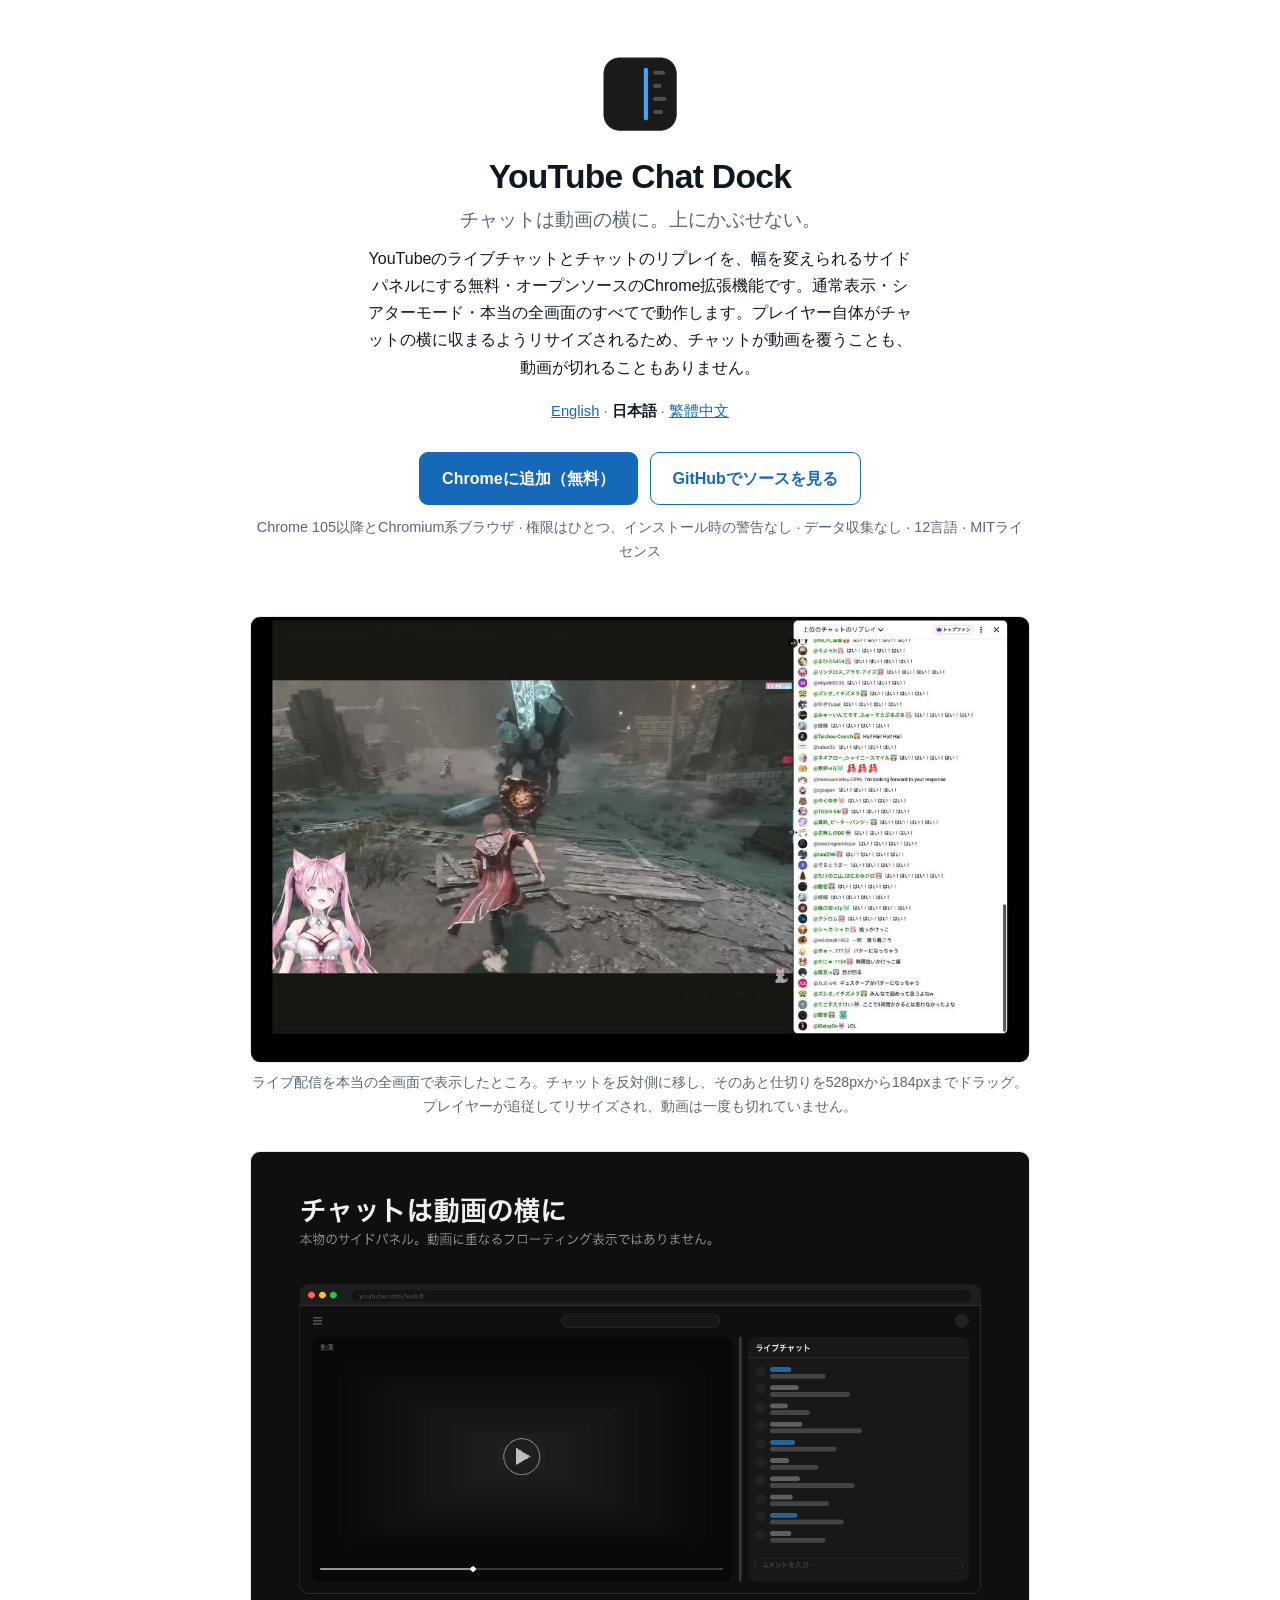
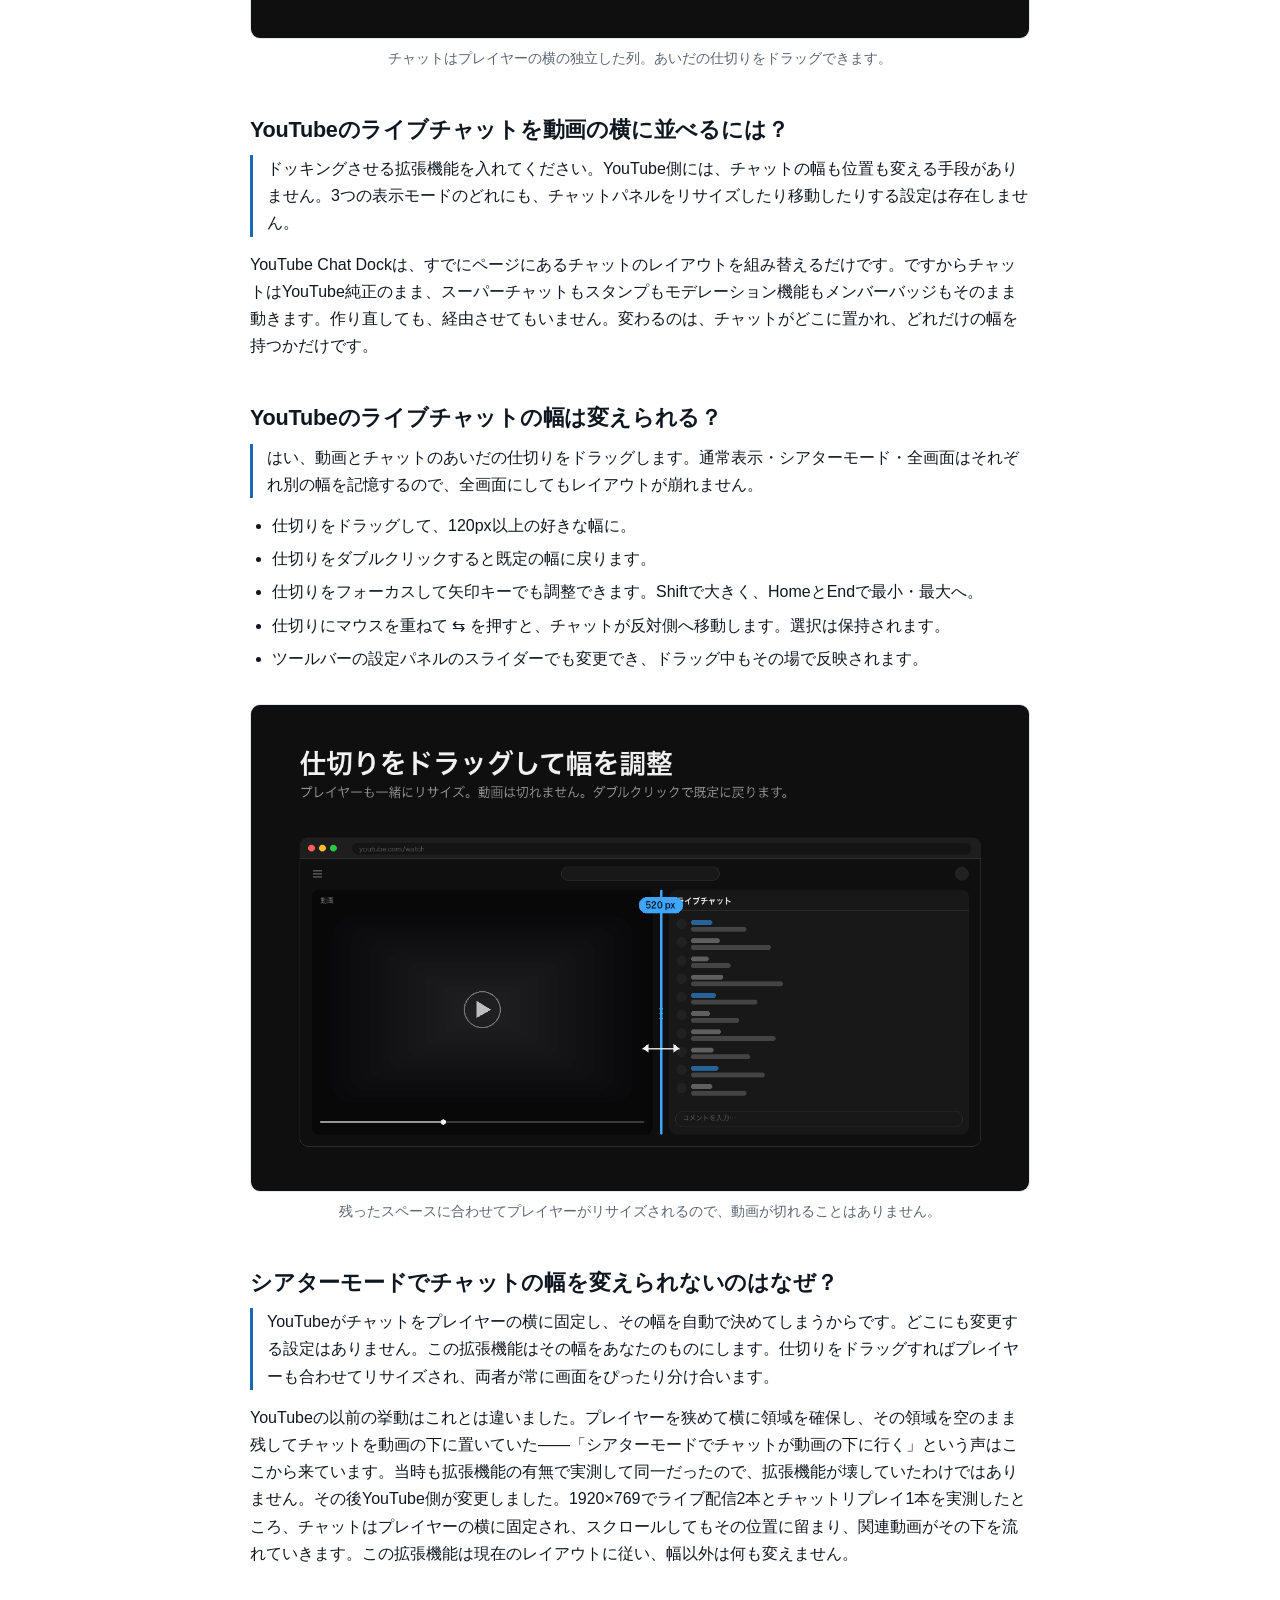
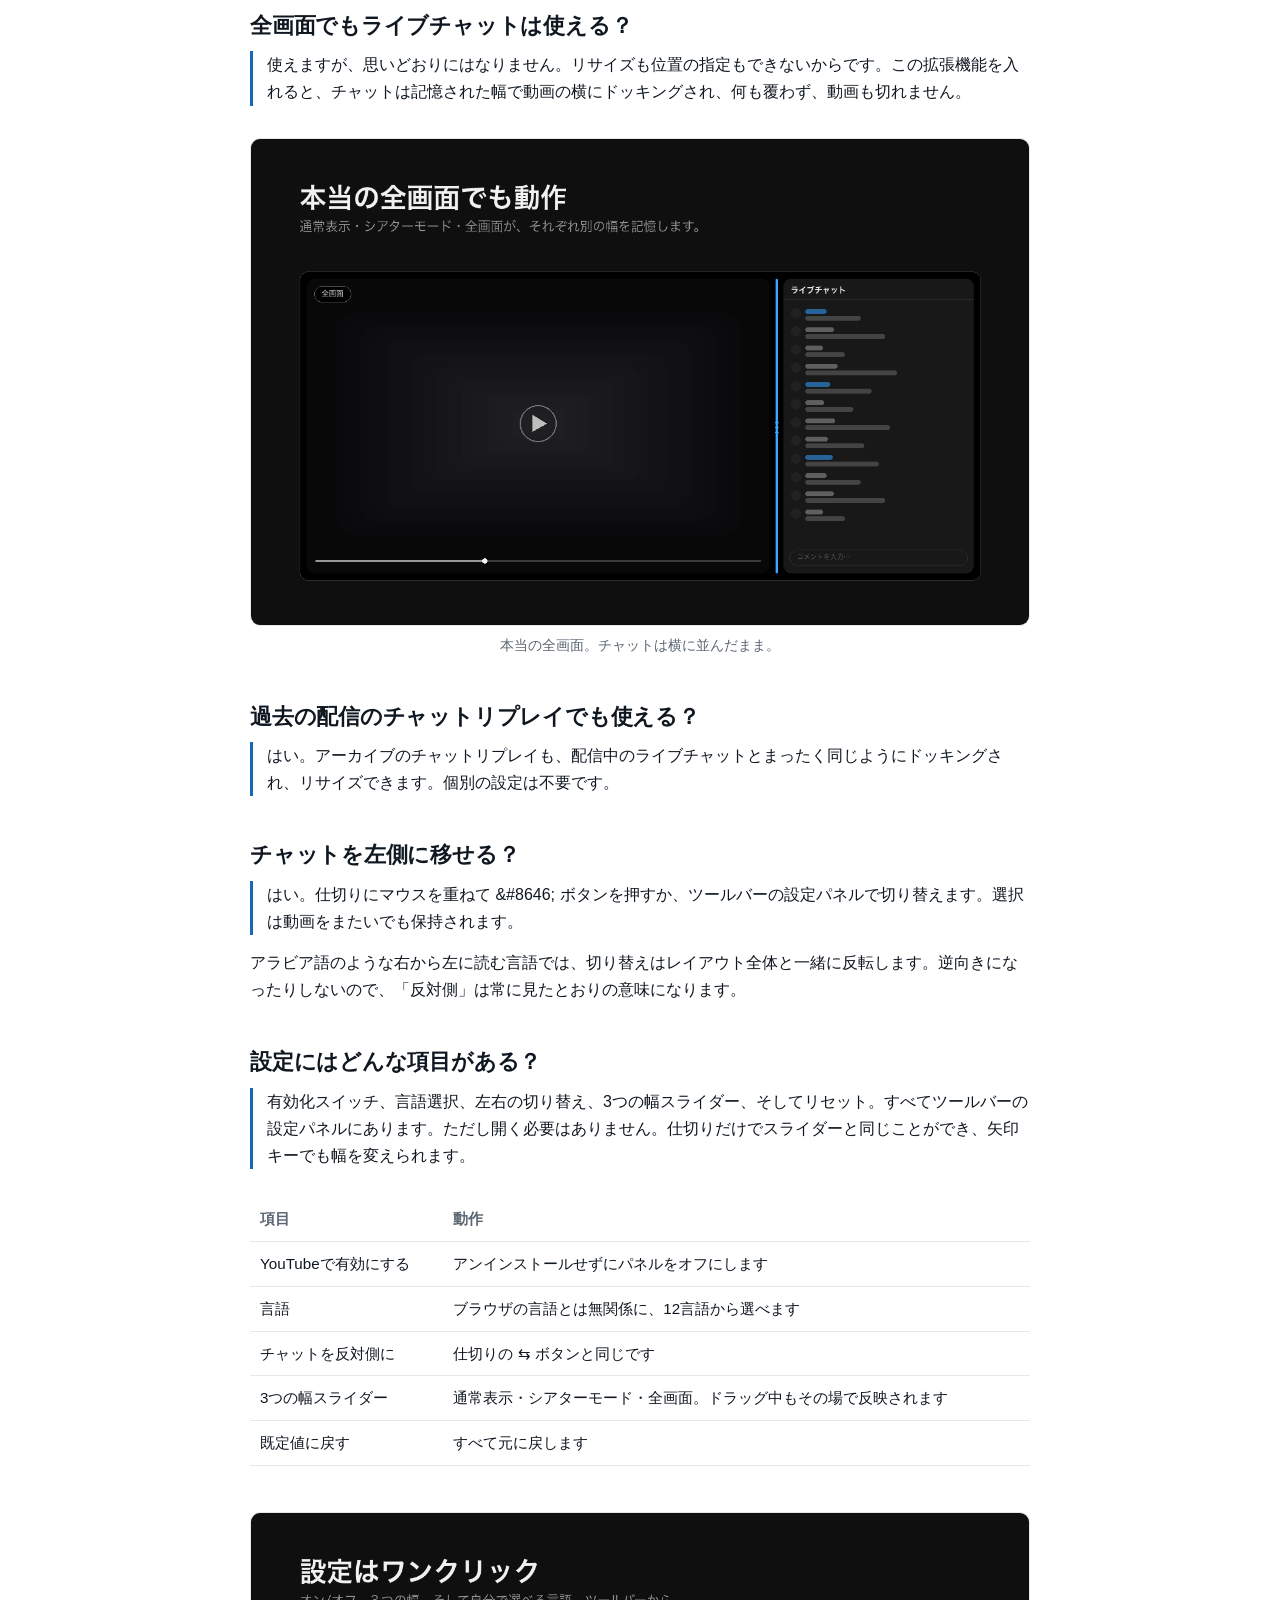
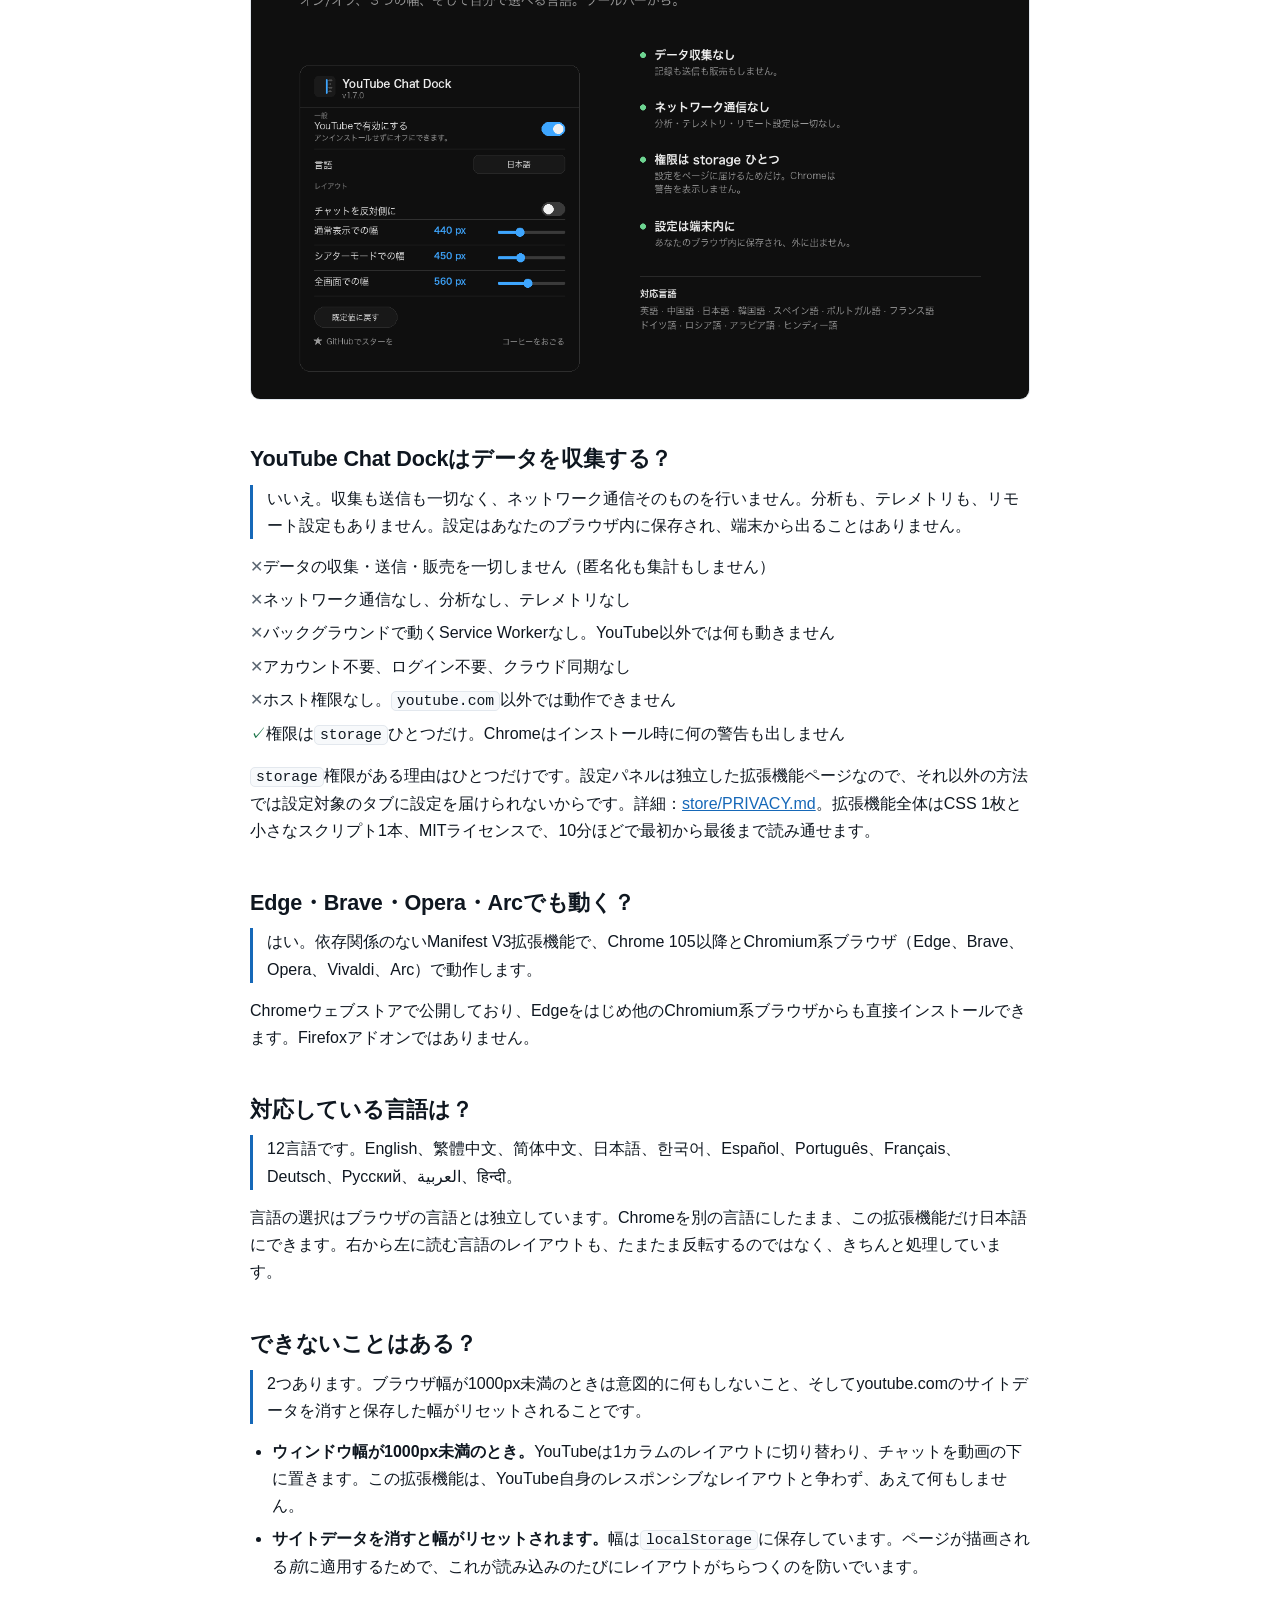
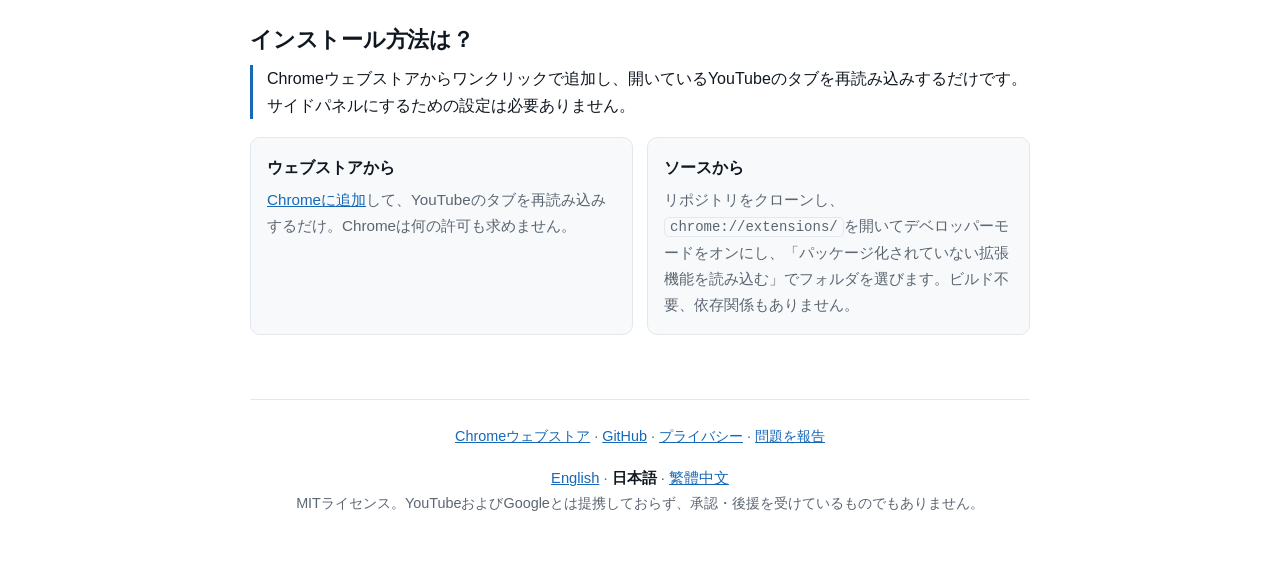
==== commit c518d8c2: "Correct the theater-mode copy: YouTube changed, the docs did not The public copy still told the pre-" ====
--- a/docs/ja/index.html
+++ b/docs/ja/index.html
@@ -133,7 +133,7 @@
     <a class="btn" href="https://chromewebstore.google.com/detail/youtube-chat-dock/bkmbhlkcjbkjapbamkidacajjfhoiiam">Chromeに追加（無料）</a>
     <a class="btn ghost" href="https://github.com/cc100053/YouTube-Chat-Dock">GitHubでソースを見る</a>
   </div>
-  <p class="meta">Chrome 88以降とChromium系ブラウザ · 権限はひとつ、インストール時の警告なし · データ収集なし · 12言語 · MITライセンス</p>
+  <p class="meta">Chrome 105以降とChromium系ブラウザ · 権限はひとつ、インストール時の警告なし · データ収集なし · 12言語 · MITライセンス</p>
 </header>
 
 <!--
@@ -182,13 +182,13 @@
   <figcaption>残ったスペースに合わせてプレイヤーがリサイズされるので、動画が切れることはありません。</figcaption>
 </figure>
 
-<h2>シアターモードでチャットが動画の下に行くのはなぜ？</h2>
-
-<p class="answer">
-  シアターモードではYouTubeがプレイヤーを狭めて横に領域を確保し、そのうえでその領域を空のまま残し、チャットを動画の下に表示するためです。これはYouTube側の挙動であって、拡張機能の不具合ではありません。
-</p>
-
-<p>この拡張機能を有効にした状態と、すべて無効にした状態の両方で実測しましたが、レイアウトは同一でした。プレイヤーの横におよそ450pxの列が確保されたまま使われず、チャットはその下に置かれます。YouTube Chat Dockは、その確保済みの領域を本来入るはずだったチャットで埋め、さらにその確保幅そのものを変えられるようにします。だからプレイヤーの幅とチャットの幅が食い違いません。</p>
+<h2>シアターモードでチャットの幅を変えられないのはなぜ？</h2>
+
+<p class="answer">
+  YouTubeがチャットをプレイヤーの横に固定し、その幅を自動で決めてしまうからです。どこにも変更する設定はありません。この拡張機能はその幅をあなたのものにします。仕切りをドラッグすればプレイヤーも合わせてリサイズされ、両者が常に画面をぴったり分け合います。
+</p>
+
+<p>YouTubeの以前の挙動はこれとは違いました。プレイヤーを狭めて横に領域を確保し、その領域を空のまま残してチャットを動画の下に置いていた——「シアターモードでチャットが動画の下に行く」という声はここから来ています。当時も拡張機能の有無で実測して同一だったので、拡張機能が壊していたわけではありません。その後YouTube側が変更しました。1920&times;769でライブ配信2本とチャットリプレイ1本を実測したところ、チャットはプレイヤーの横に固定され、スクロールしてもその位置に留まり、関連動画がその下を流れていきます。この拡張機能は現在のレイアウトに従い、幅以外は何も変えません。</p>
 
 <h2>全画面でもライブチャットは使える？</h2>
 
@@ -247,7 +247,7 @@
 <h2>Edge・Brave・Opera・Arcでも動く？</h2>
 
 <p class="answer">
-  はい。依存関係のないManifest V3拡張機能で、Chrome 88以降とChromium系ブラウザ（Edge、Brave、Opera、Vivaldi、Arc）で動作します。
+  はい。依存関係のないManifest V3拡張機能で、Chrome 105以降とChromium系ブラウザ（Edge、Brave、Opera、Vivaldi、Arc）で動作します。
 </p>
 
 <p>Chromeウェブストアで公開しており、Edgeをはじめ他のChromium系ブラウザからも直接インストールできます。Firefoxアドオンではありません。</p>
@@ -295,8 +295,8 @@
       "description": "YouTubeのライブチャットとチャットのリプレイを、通常表示・シアターモード・本当の全画面で、動画の横に並ぶ幅可変のサイドパネルにするChrome拡張機能。",
       "applicationCategory": "BrowserApplication",
       "applicationSubCategory": "Chrome Extension",
-      "operatingSystem": "Chrome 88+, Microsoft Edge, Brave, Opera, Vivaldi, Arc",
-      "browserRequirements": "Requires Chrome 88 or any Chromium-based browser",
+      "operatingSystem": "Chrome 105+, Microsoft Edge, Brave, Opera, Vivaldi, Arc",
+      "browserRequirements": "Requires Chrome 105 or any Chromium-based browser",
       "softwareVersion": "1.7.0",
       "url": "https://cc100053.github.io/YouTube-Chat-Dock/ja/",
       "inLanguage": [
@@ -319,7 +319,7 @@
         "ドラッグできる仕切り。通常表示・シアターモード・全画面がそれぞれ別の幅を記憶します",
         "マウスだけでなくキーボードでも幅を変えられます",
         "本当の全画面でも動作します。YouTube側ではチャットの幅も位置も変えられません",
-        "シアターモードでYouTubeが確保したまま空にしている領域を埋めます",
+        "シアターモードのチャット幅を変えられるようにし、プレイヤーもそれに合わせます",
         "アーカイブのチャットリプレイもライブチャットと同じように動きます",
         "チャットは左右どちらにも移動できます",
         "右から左に読む言語のレイアウトに対応",
@@ -349,10 +349,10 @@
         },
         {
           "@type": "Question",
-          "name": "シアターモードでチャットが動画の下に行くのはなぜ？",
-          "acceptedAnswer": {
-            "@type": "Answer",
-            "text": "シアターモードではYouTubeがプレイヤーを狭めて横に領域を確保し、そのうえでその領域を空のまま残し、チャットを動画の下に表示するためです。これはYouTube側の挙動であって、拡張機能の不具合ではありません。"
+          "name": "シアターモードでチャットの幅を変えられないのはなぜ？",
+          "acceptedAnswer": {
+            "@type": "Answer",
+            "text": "YouTubeがチャットをプレイヤーの横に固定し、その幅を自動で決めてしまうからです。どこにも変更する設定はありません。この拡張機能はその幅をあなたのものにします。仕切りをドラッグすればプレイヤーも合わせてリサイズされ、両者が常に画面をぴったり分け合います。"
           }
         },
         {
@@ -400,7 +400,7 @@
           "name": "Edge・Brave・Opera・Arcでも動く？",
           "acceptedAnswer": {
             "@type": "Answer",
-            "text": "はい。依存関係のないManifest V3拡張機能で、Chrome 88以降とChromium系ブラウザ（Edge、Brave、Opera、Vivaldi、Arc）で動作します。"
+            "text": "はい。依存関係のないManifest V3拡張機能で、Chrome 105以降とChromium系ブラウザ（Edge、Brave、Opera、Vivaldi、Arc）で動作します。"
           }
         },
         {
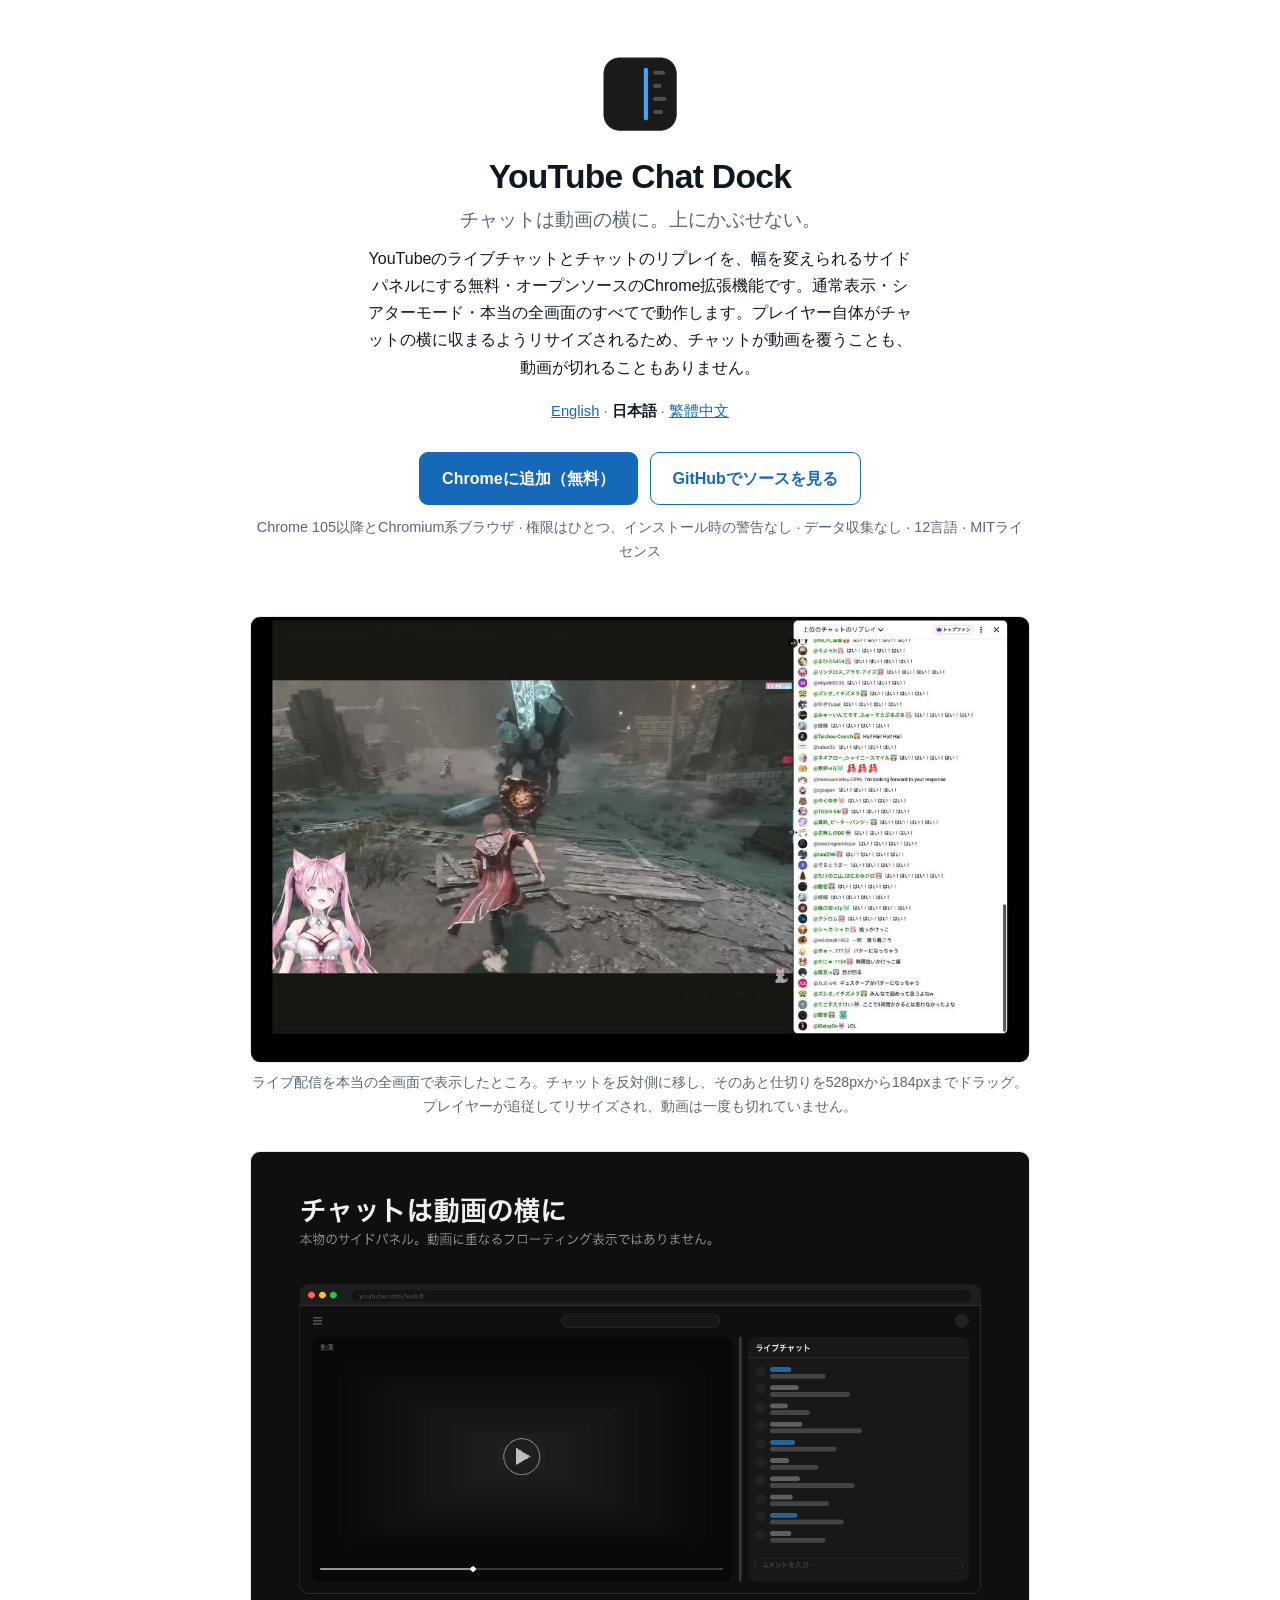
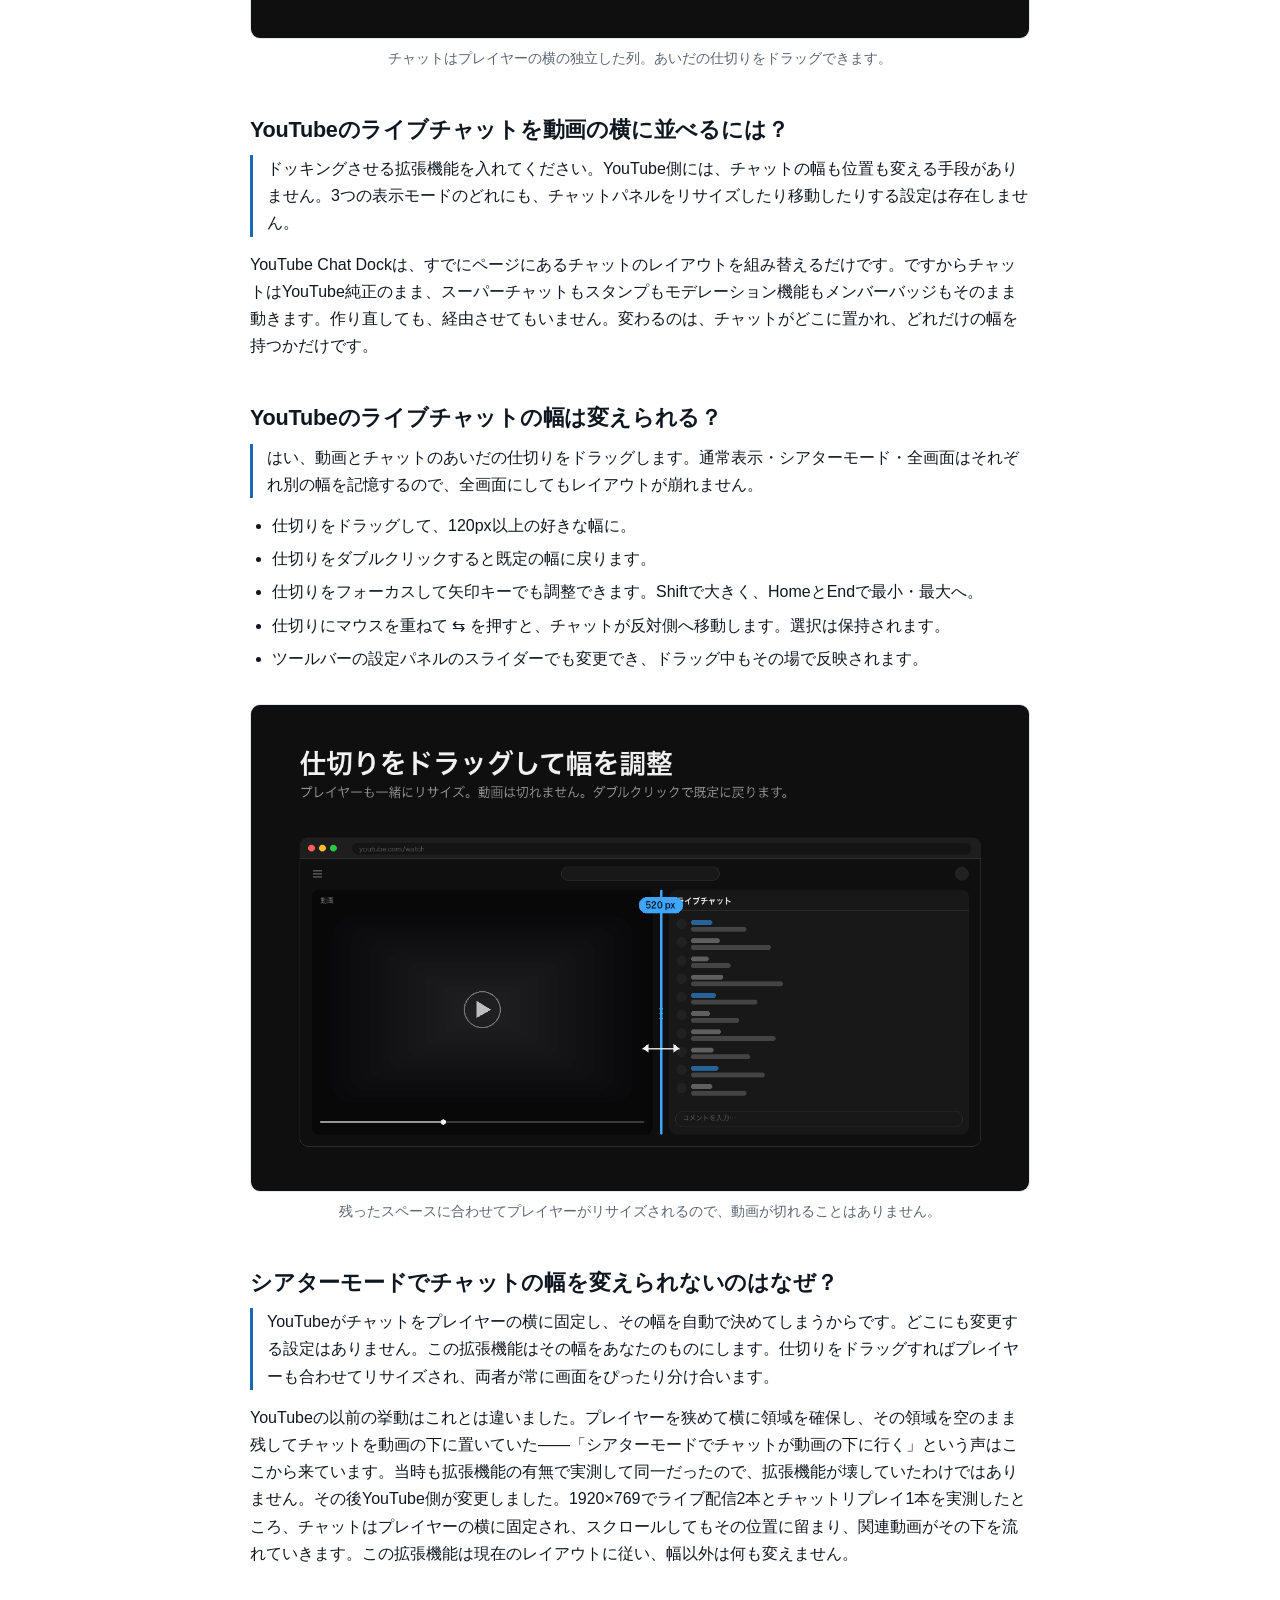
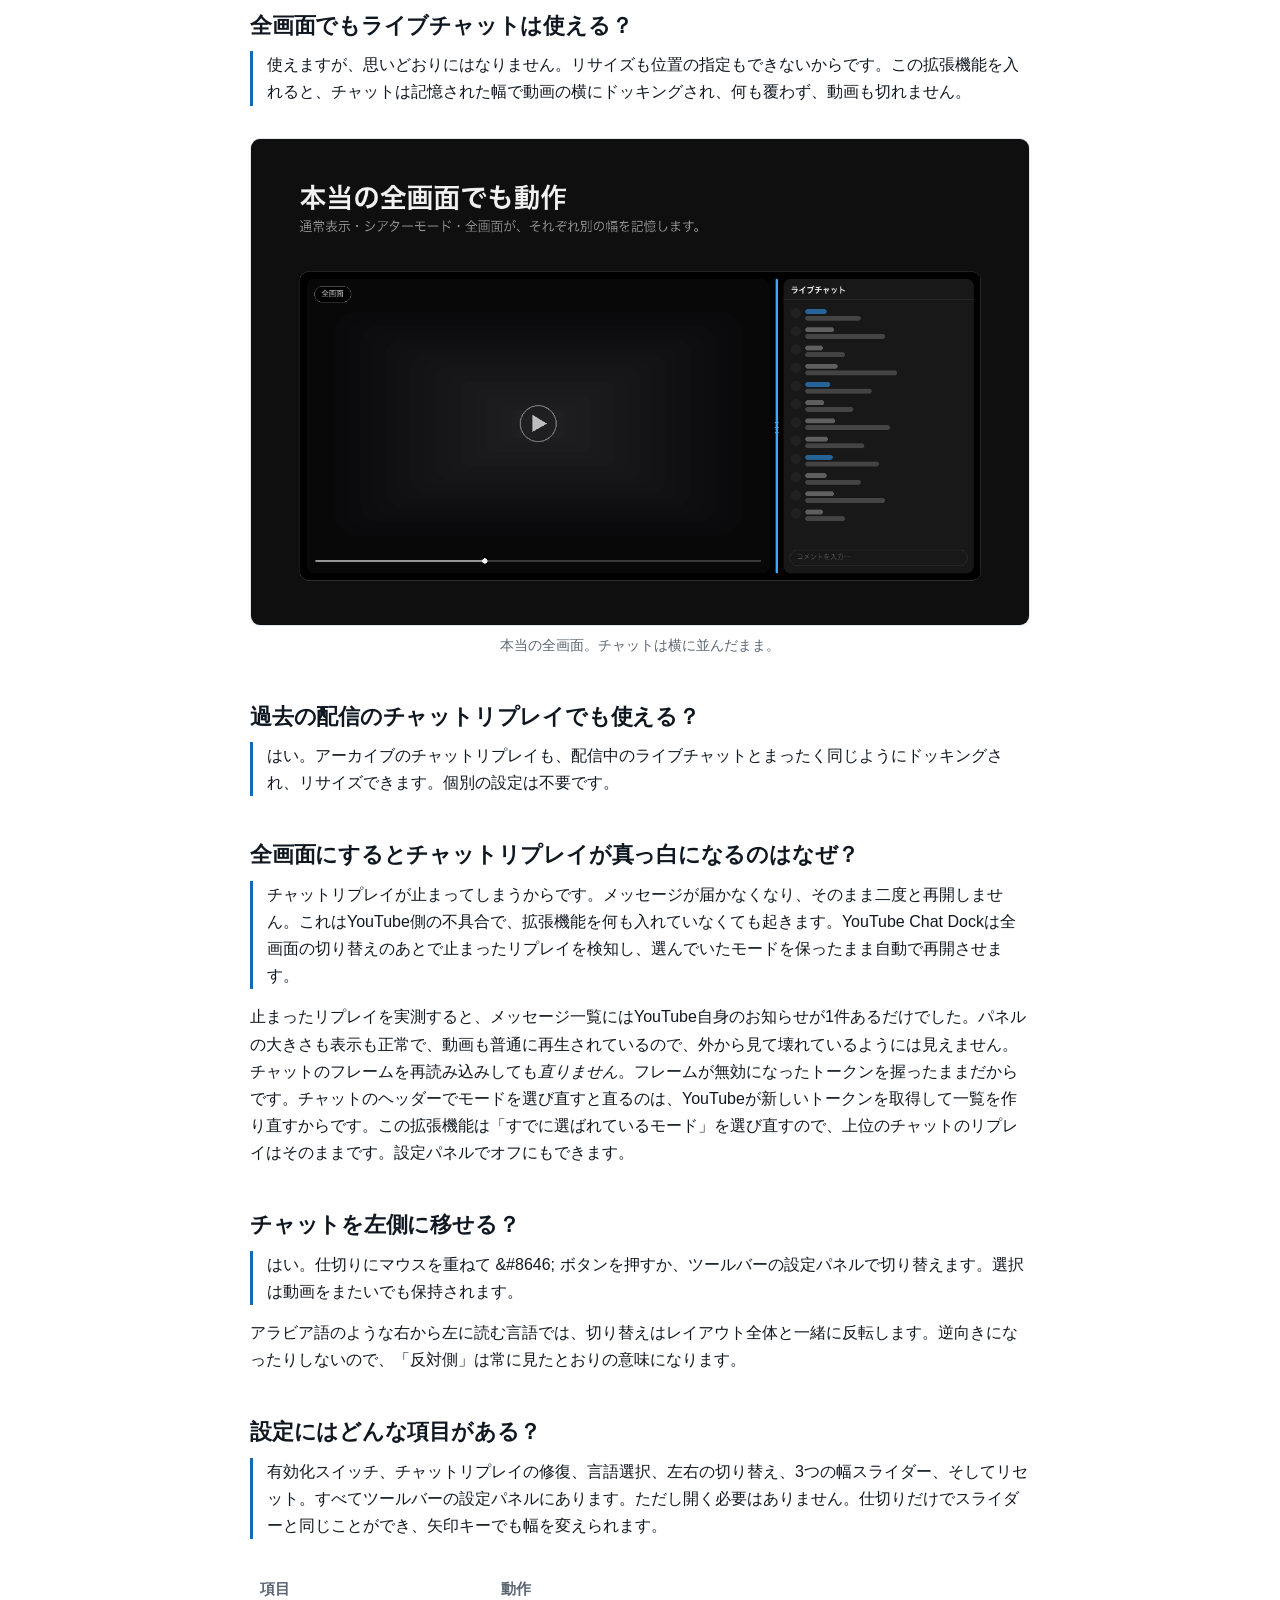
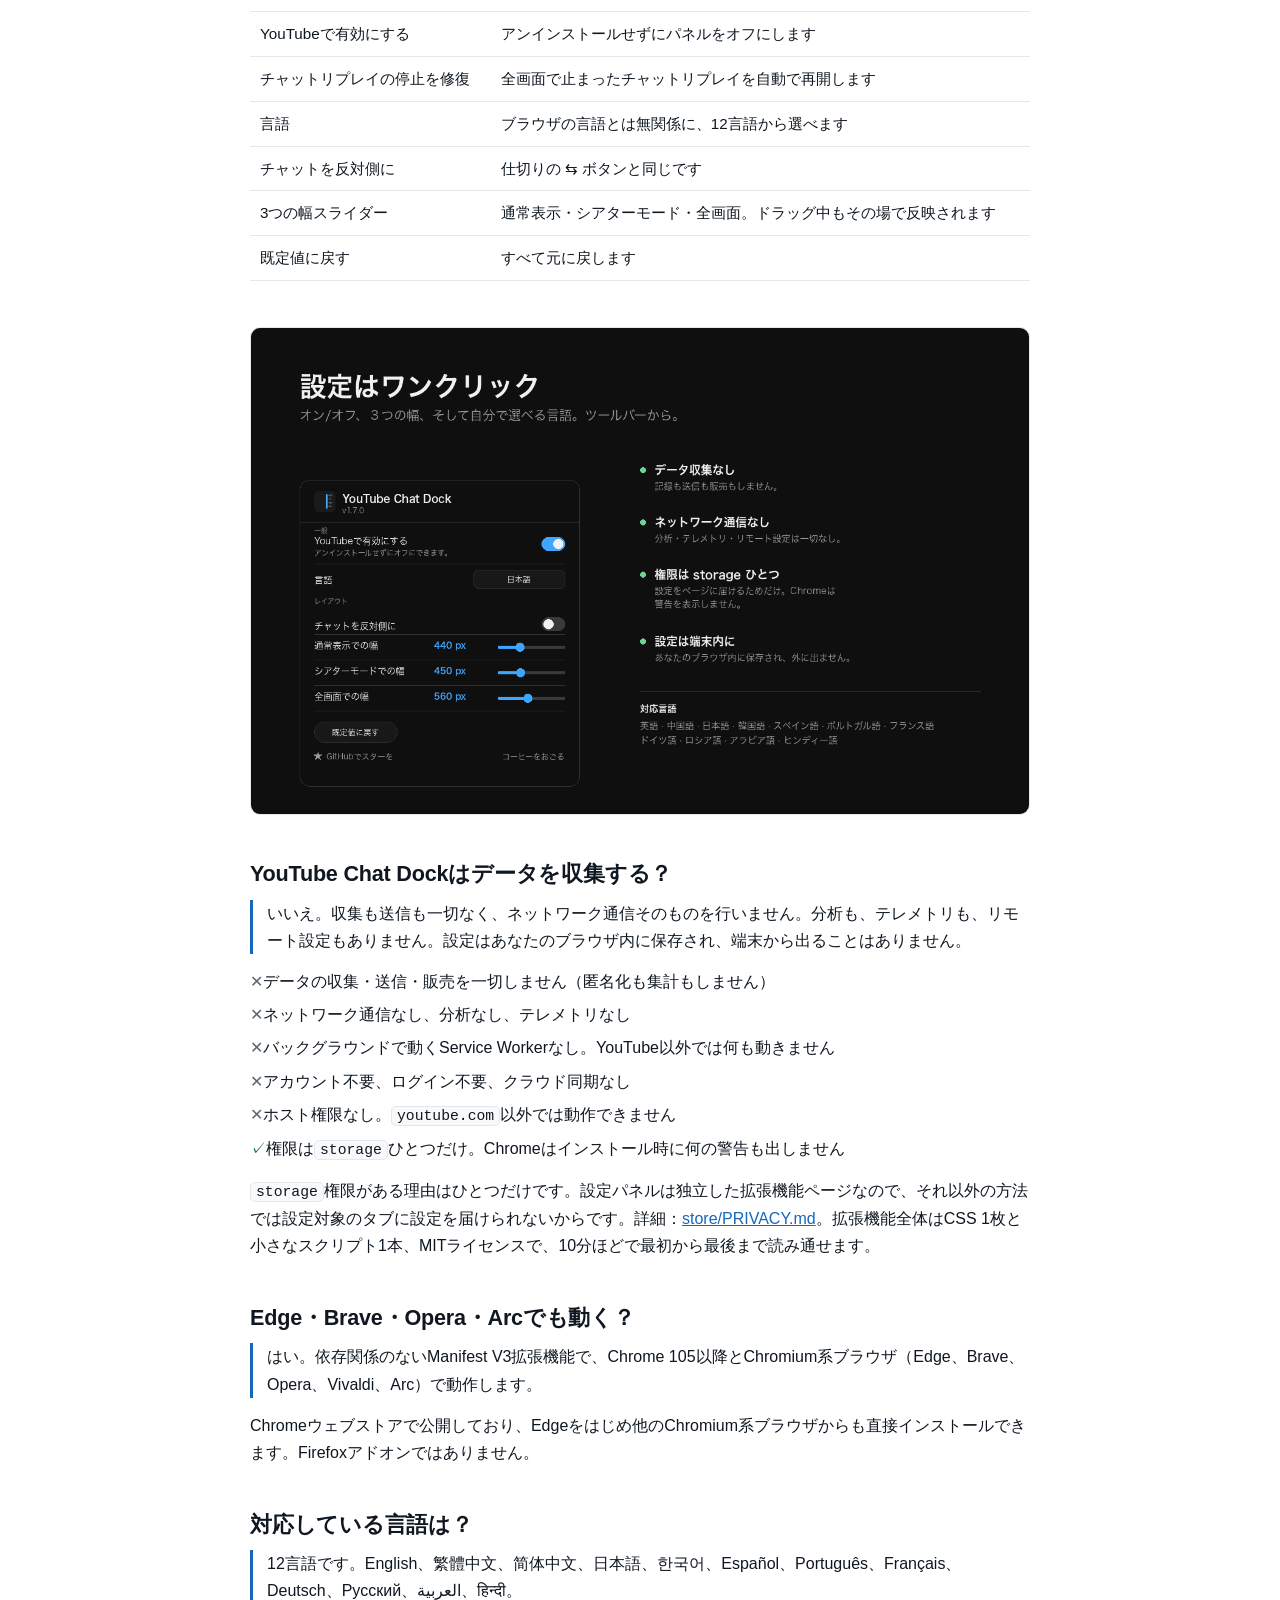
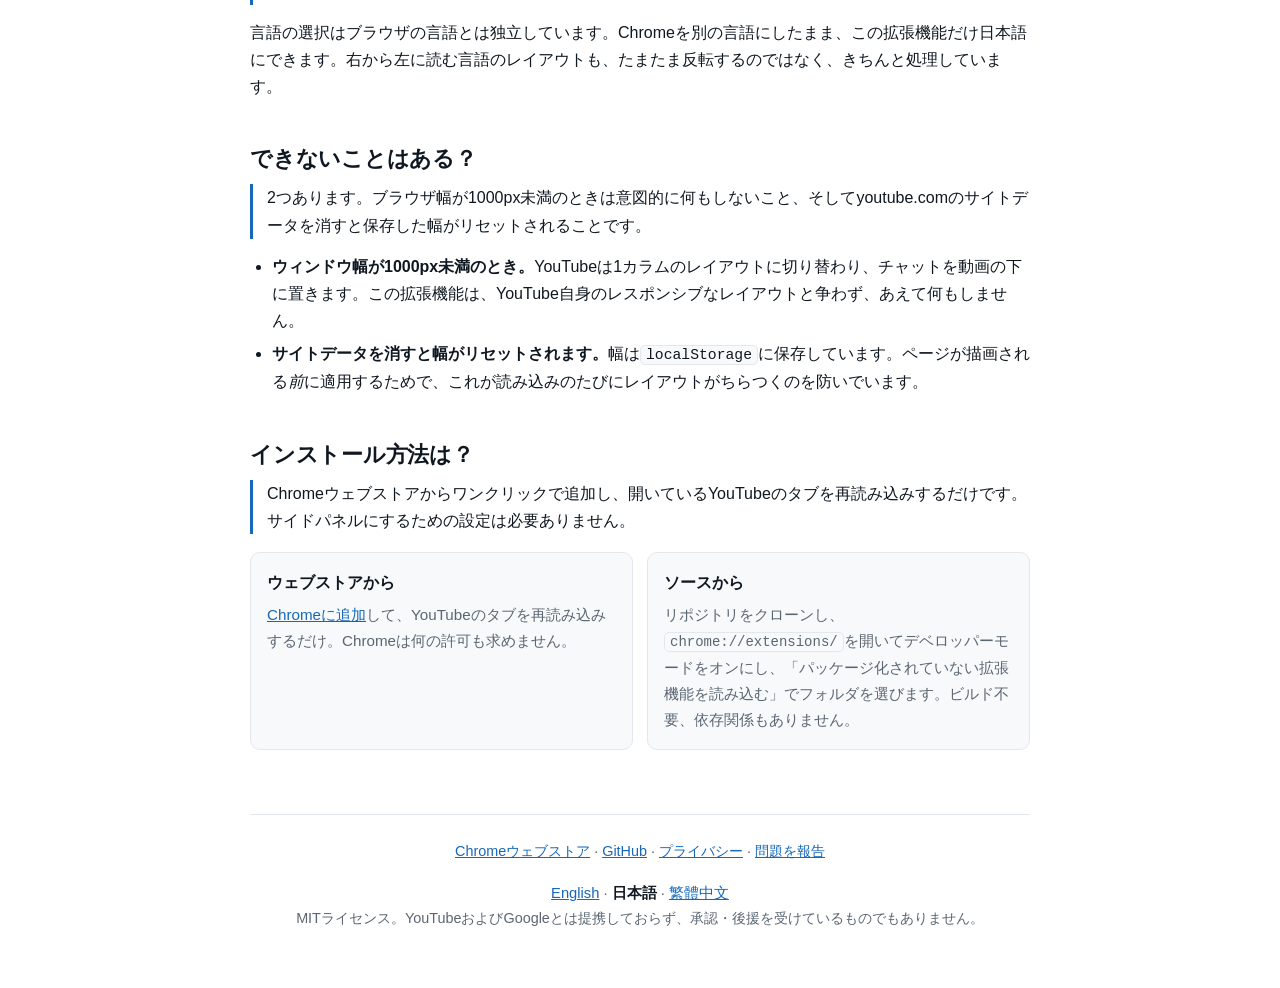
==== commit 93e31d7c: "Document the chat-replay fix on all three landing pages and the README New FAQ entry, "Why does YouT" ====
--- a/docs/ja/index.html
+++ b/docs/ja/index.html
@@ -208,6 +208,14 @@
   はい。アーカイブのチャットリプレイも、配信中のライブチャットとまったく同じようにドッキングされ、リサイズできます。個別の設定は不要です。
 </p>
 
+<h2>全画面にするとチャットリプレイが真っ白になるのはなぜ？</h2>
+
+<p class="answer">
+  チャットリプレイが止まってしまうからです。メッセージが届かなくなり、そのまま二度と再開しません。これはYouTube側の不具合で、拡張機能を何も入れていなくても起きます。YouTube Chat Dockは全画面の切り替えのあとで止まったリプレイを検知し、選んでいたモードを保ったまま自動で再開させます。
+</p>
+
+<p>止まったリプレイを実測すると、メッセージ一覧にはYouTube自身のお知らせが1件あるだけでした。パネルの大きさも表示も正常で、動画も普通に再生されているので、外から見て壊れているようには見えません。チャットのフレームを再読み込みしても<em>直りません</em>。フレームが無効になったトークンを握ったままだからです。チャットのヘッダーでモードを選び直すと直るのは、YouTubeが新しいトークンを取得して一覧を作り直すからです。この拡張機能は「すでに選ばれているモード」を選び直すので、上位のチャットのリプレイはそのままです。設定パネルでオフにもできます。</p>
+
 <h2>チャットを左側に移せる？</h2>
 
 <p class="answer">
@@ -219,13 +227,13 @@
 <h2>設定にはどんな項目がある？</h2>
 
 <p class="answer">
-  有効化スイッチ、言語選択、左右の切り替え、3つの幅スライダー、そしてリセット。すべてツールバーの設定パネルにあります。ただし開く必要はありません。仕切りだけでスライダーと同じことができ、矢印キーでも幅を変えられます。
+  有効化スイッチ、チャットリプレイの修復、言語選択、左右の切り替え、3つの幅スライダー、そしてリセット。すべてツールバーの設定パネルにあります。ただし開く必要はありません。仕切りだけでスライダーと同じことができ、矢印キーでも幅を変えられます。
 </p>
 
 <div class="scroller">
 <table>
   <tr><th>項目</th><th>動作</th></tr>
-  <tr><td>YouTubeで有効にする</td><td>アンインストールせずにパネルをオフにします</td></tr><tr><td>言語</td><td>ブラウザの言語とは無関係に、12言語から選べます</td></tr><tr><td>チャットを反対側に</td><td>仕切りの &#8646; ボタンと同じです</td></tr><tr><td>3つの幅スライダー</td><td>通常表示・シアターモード・全画面。ドラッグ中もその場で反映されます</td></tr><tr><td>既定値に戻す</td><td>すべて元に戻します</td></tr>
+  <tr><td>YouTubeで有効にする</td><td>アンインストールせずにパネルをオフにします</td></tr><tr><td>チャットリプレイの停止を修復</td><td>全画面で止まったチャットリプレイを自動で再開します</td></tr><tr><td>言語</td><td>ブラウザの言語とは無関係に、12言語から選べます</td></tr><tr><td>チャットを反対側に</td><td>仕切りの &#8646; ボタンと同じです</td></tr><tr><td>3つの幅スライダー</td><td>通常表示・シアターモード・全画面。ドラッグ中もその場で反映されます</td></tr><tr><td>既定値に戻す</td><td>すべて元に戻します</td></tr>
 </table>
 </div>
 
@@ -297,7 +305,7 @@
       "applicationSubCategory": "Chrome Extension",
       "operatingSystem": "Chrome 105+, Microsoft Edge, Brave, Opera, Vivaldi, Arc",
       "browserRequirements": "Requires Chrome 105 or any Chromium-based browser",
-      "softwareVersion": "1.7.0",
+      "softwareVersion": "1.10.0",
       "url": "https://cc100053.github.io/YouTube-Chat-Dock/ja/",
       "inLanguage": [
         "en",
@@ -373,6 +381,14 @@
         },
         {
           "@type": "Question",
+          "name": "全画面にするとチャットリプレイが真っ白になるのはなぜ？",
+          "acceptedAnswer": {
+            "@type": "Answer",
+            "text": "チャットリプレイが止まってしまうからです。メッセージが届かなくなり、そのまま二度と再開しません。これはYouTube側の不具合で、拡張機能を何も入れていなくても起きます。YouTube Chat Dockは全画面の切り替えのあとで止まったリプレイを検知し、選んでいたモードを保ったまま自動で再開させます。"
+          }
+        },
+        {
+          "@type": "Question",
           "name": "チャットを左側に移せる？",
           "acceptedAnswer": {
             "@type": "Answer",
@@ -384,7 +400,7 @@
           "name": "設定にはどんな項目がある？",
           "acceptedAnswer": {
             "@type": "Answer",
-            "text": "有効化スイッチ、言語選択、左右の切り替え、3つの幅スライダー、そしてリセット。すべてツールバーの設定パネルにあります。ただし開く必要はありません。仕切りだけでスライダーと同じことができ、矢印キーでも幅を変えられます。"
+            "text": "有効化スイッチ、チャットリプレイの修復、言語選択、左右の切り替え、3つの幅スライダー、そしてリセット。すべてツールバーの設定パネルにあります。ただし開く必要はありません。仕切りだけでスライダーと同じことができ、矢印キーでも幅を変えられます。"
           }
         },
         {
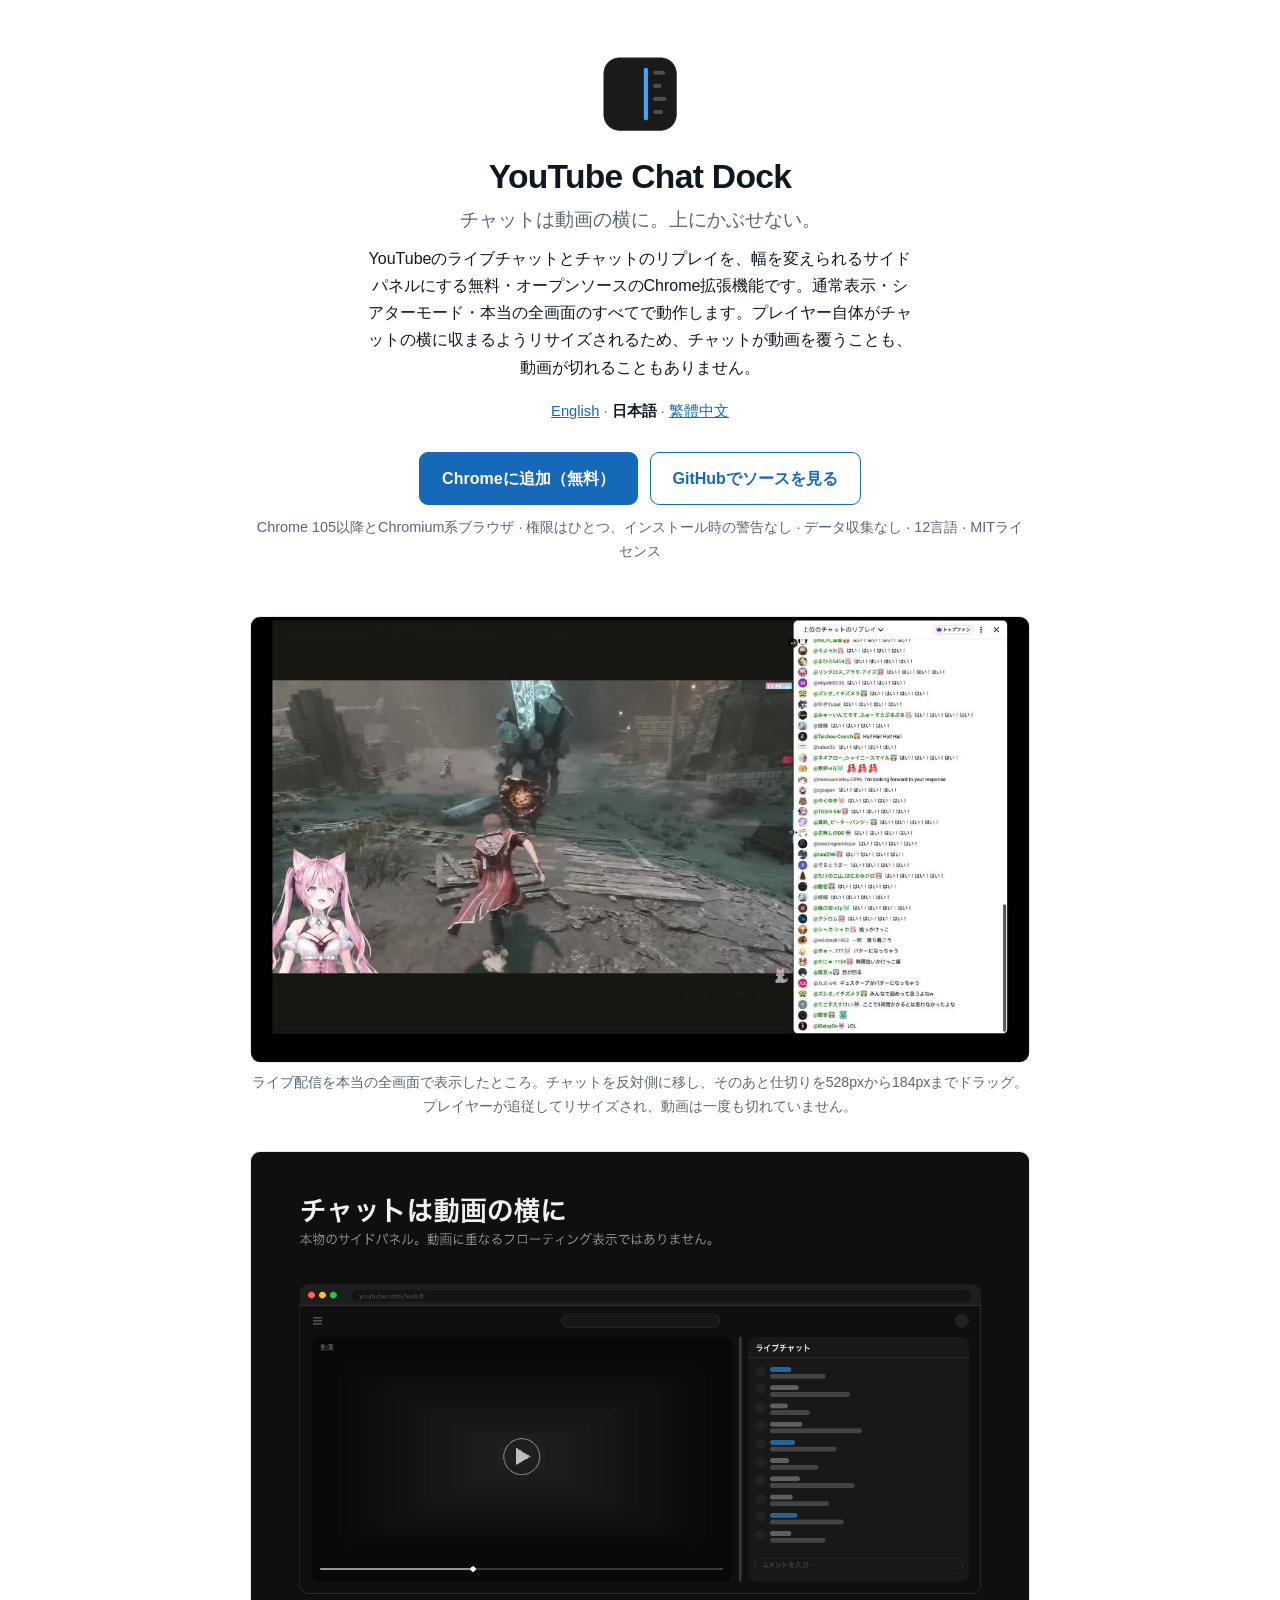
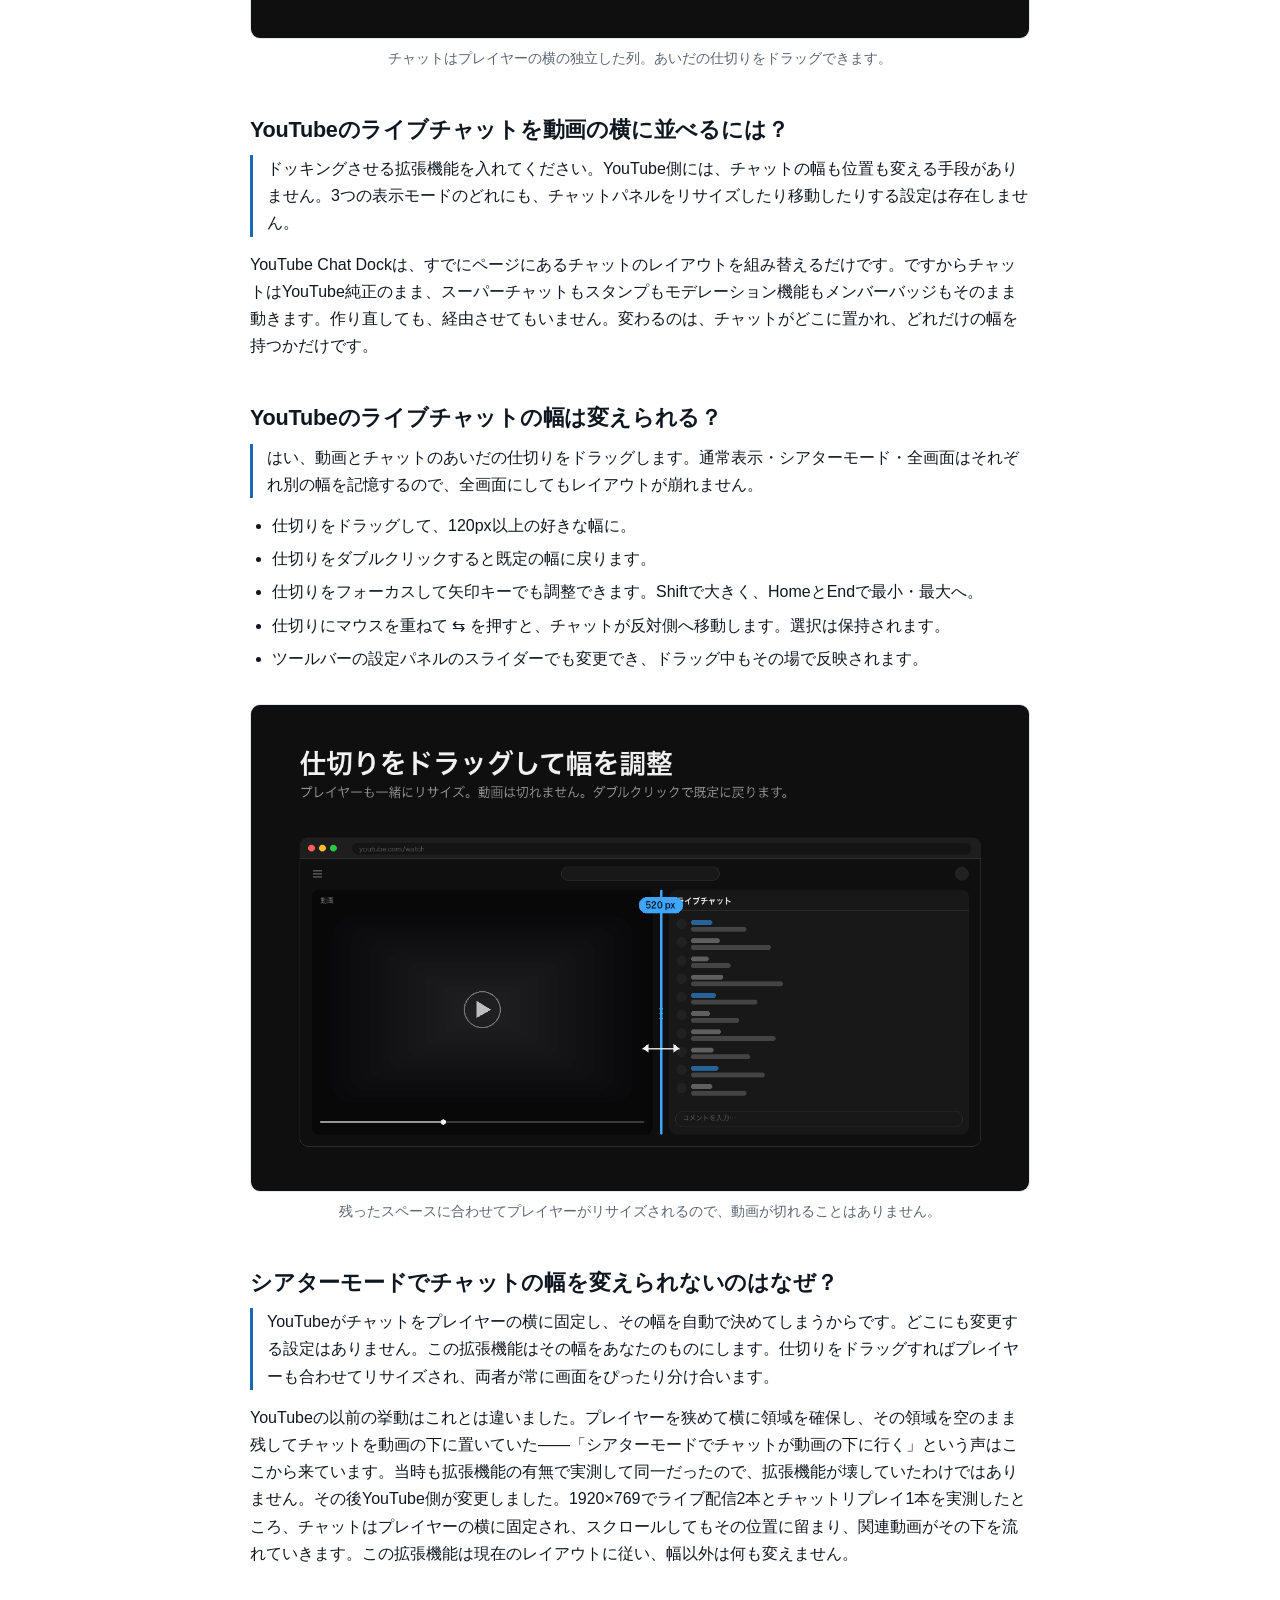
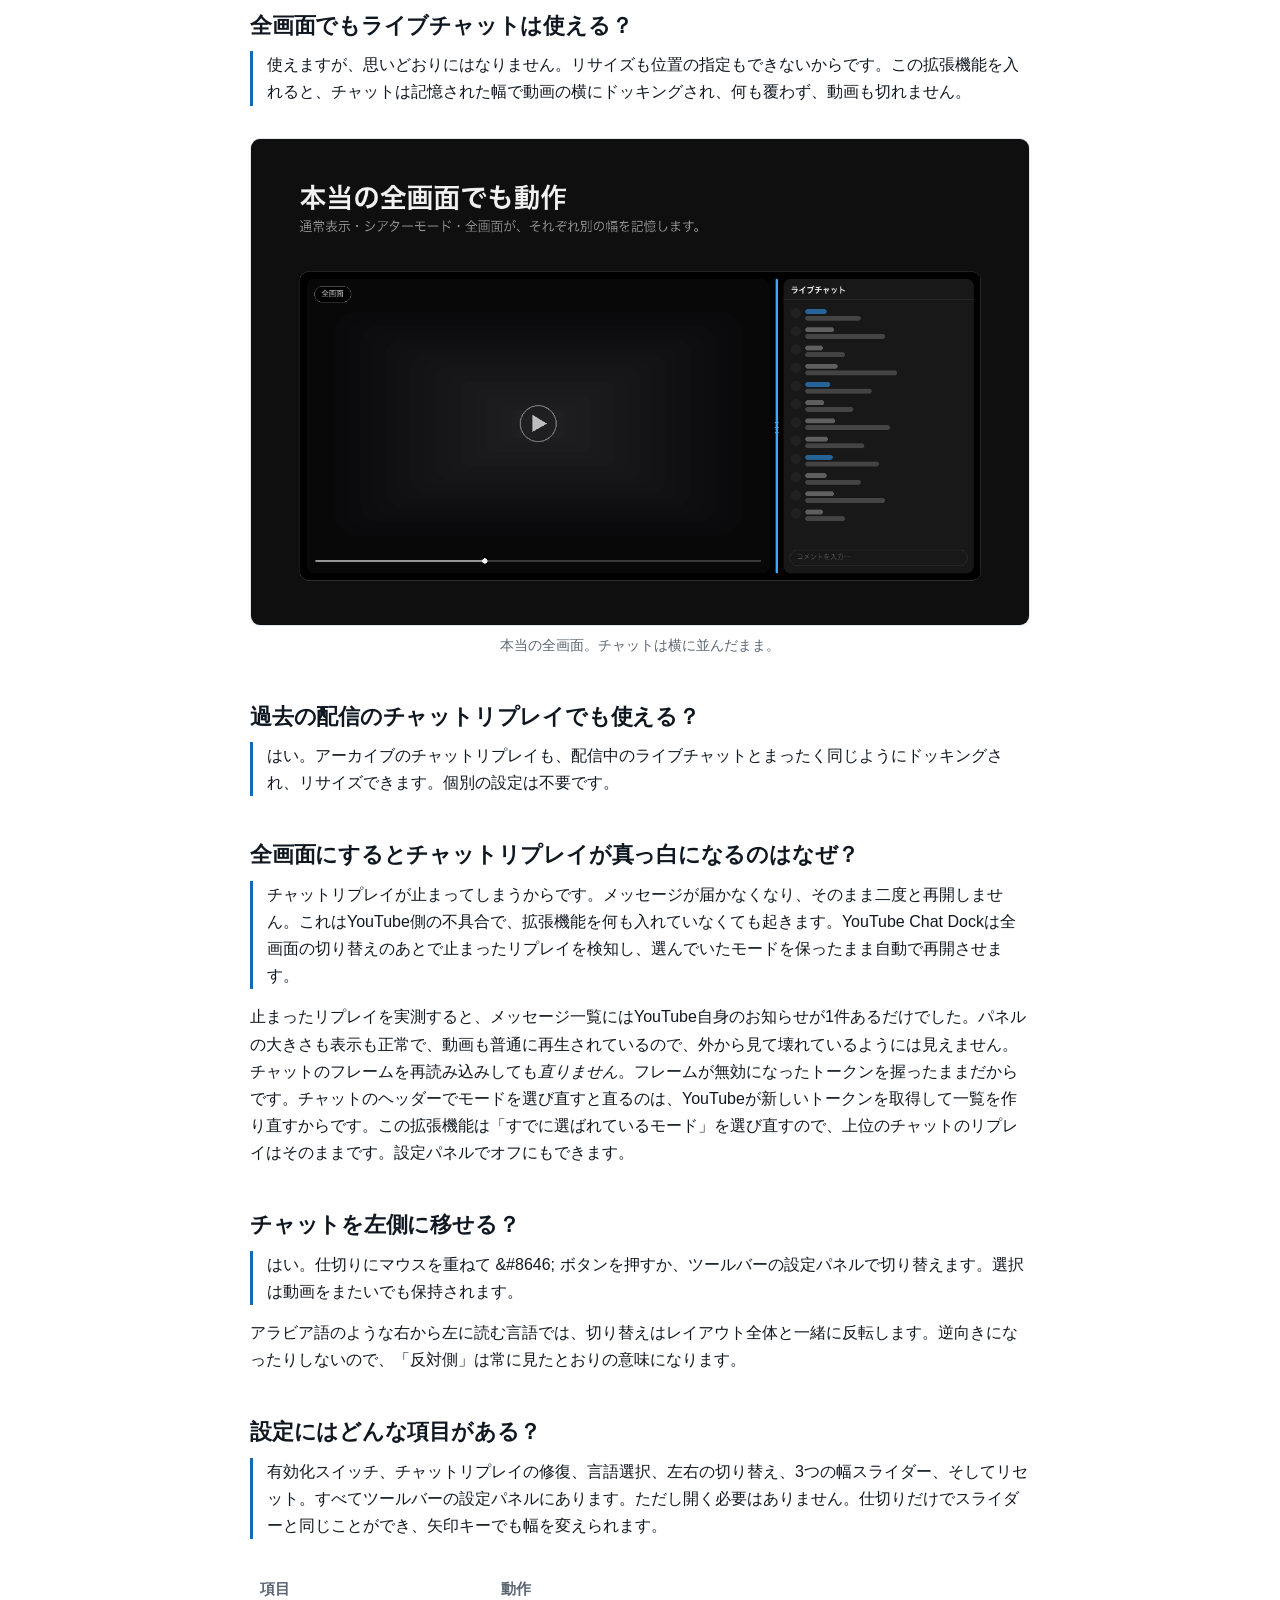
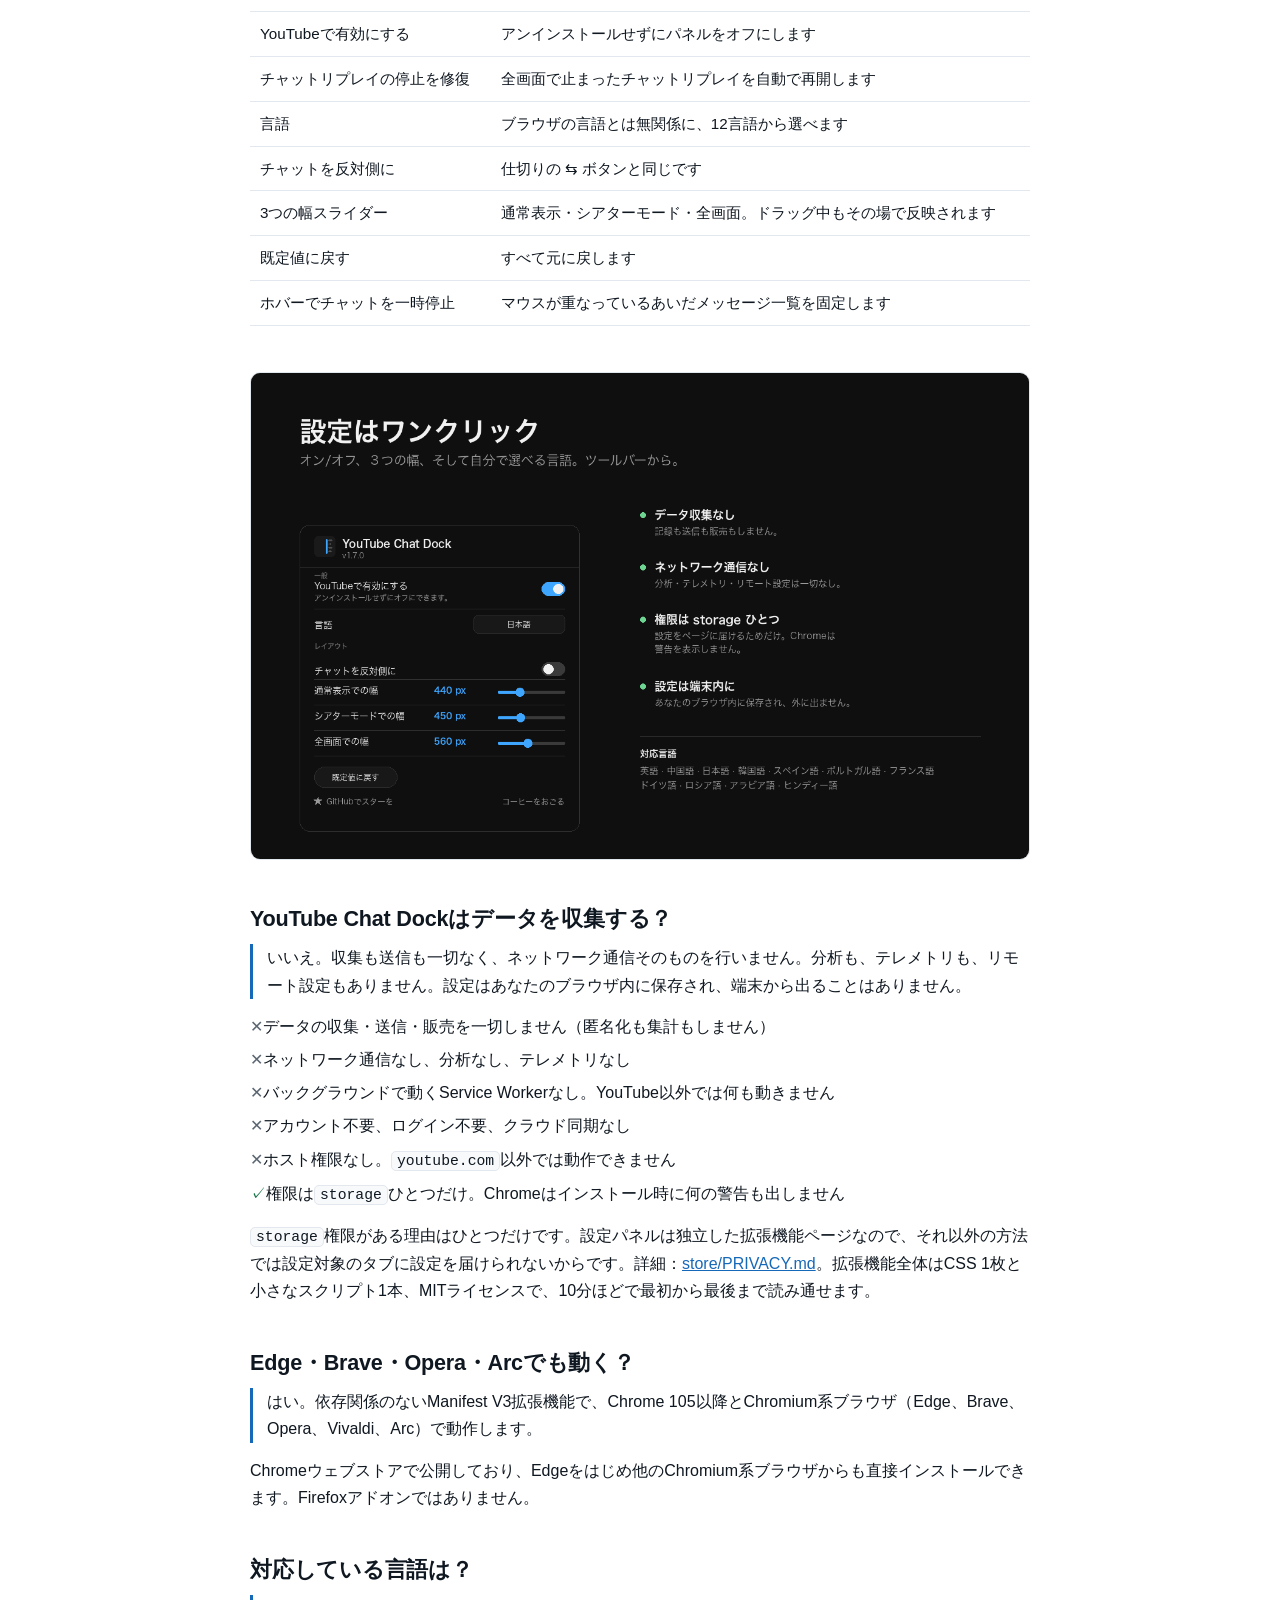
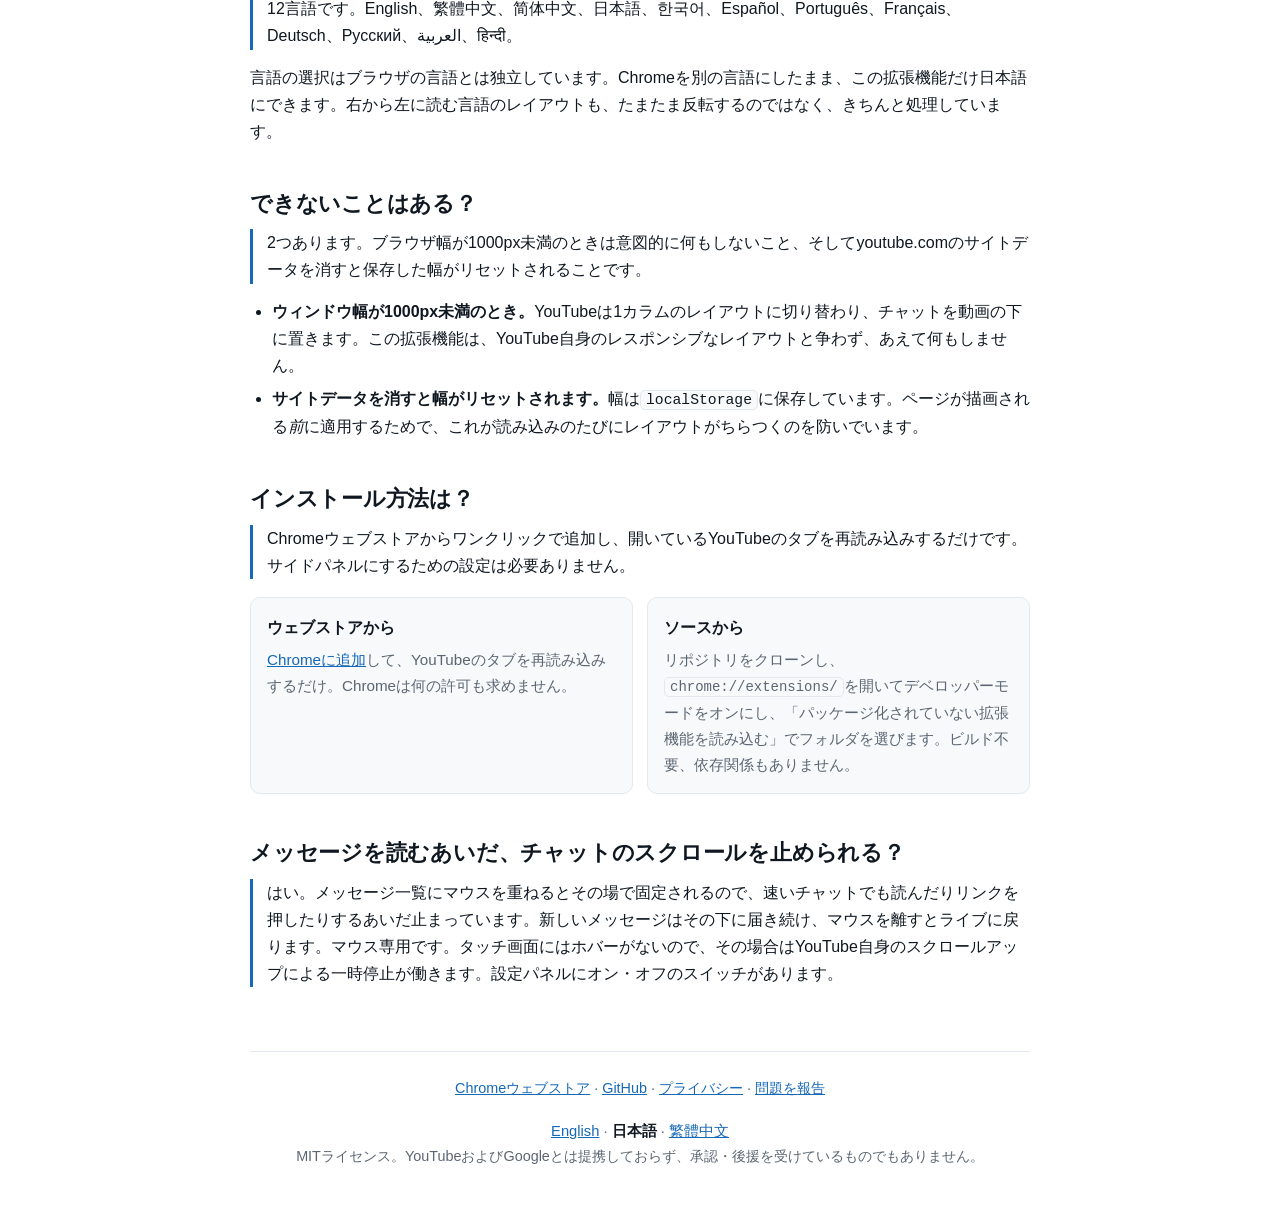
==== commit c7620479: "Document pause-on-hover on all three landing pages New FAQ entry (en/ja/zh-TW) and a settings-table " ====
--- a/docs/ja/index.html
+++ b/docs/ja/index.html
@@ -233,7 +233,7 @@
 <div class="scroller">
 <table>
   <tr><th>項目</th><th>動作</th></tr>
-  <tr><td>YouTubeで有効にする</td><td>アンインストールせずにパネルをオフにします</td></tr><tr><td>チャットリプレイの停止を修復</td><td>全画面で止まったチャットリプレイを自動で再開します</td></tr><tr><td>言語</td><td>ブラウザの言語とは無関係に、12言語から選べます</td></tr><tr><td>チャットを反対側に</td><td>仕切りの &#8646; ボタンと同じです</td></tr><tr><td>3つの幅スライダー</td><td>通常表示・シアターモード・全画面。ドラッグ中もその場で反映されます</td></tr><tr><td>既定値に戻す</td><td>すべて元に戻します</td></tr>
+  <tr><td>YouTubeで有効にする</td><td>アンインストールせずにパネルをオフにします</td></tr><tr><td>チャットリプレイの停止を修復</td><td>全画面で止まったチャットリプレイを自動で再開します</td></tr><tr><td>言語</td><td>ブラウザの言語とは無関係に、12言語から選べます</td></tr><tr><td>チャットを反対側に</td><td>仕切りの &#8646; ボタンと同じです</td></tr><tr><td>3つの幅スライダー</td><td>通常表示・シアターモード・全画面。ドラッグ中もその場で反映されます</td></tr><tr><td>既定値に戻す</td><td>すべて元に戻します</td></tr><tr><td>ホバーでチャットを一時停止</td><td>マウスが重なっているあいだメッセージ一覧を固定します</td></tr>
 </table>
 </div>
 
@@ -283,6 +283,12 @@
 </p>
 
 <div class="grid"><div class="card"><h3>ウェブストアから</h3><p><a href="https://chromewebstore.google.com/detail/youtube-chat-dock/bkmbhlkcjbkjapbamkidacajjfhoiiam">Chromeに追加</a>して、YouTubeのタブを再読み込みするだけ。Chromeは何の許可も求めません。</p></div><div class="card"><h3>ソースから</h3><p>リポジトリをクローンし、<code>chrome://extensions/</code>を開いてデベロッパーモードをオンにし、「パッケージ化されていない拡張機能を読み込む」でフォルダを選びます。ビルド不要、依存関係もありません。</p></div></div>
+
+<h2>メッセージを読むあいだ、チャットのスクロールを止められる？</h2>
+
+<p class="answer">
+  はい。メッセージ一覧にマウスを重ねるとその場で固定されるので、速いチャットでも読んだりリンクを押したりするあいだ止まっています。新しいメッセージはその下に届き続け、マウスを離すとライブに戻ります。マウス専用です。タッチ画面にはホバーがないので、その場合はYouTube自身のスクロールアップによる一時停止が働きます。設定パネルにオン・オフのスイッチがあります。
+</p>
 
 <footer>
   <p><a href="https://chromewebstore.google.com/detail/youtube-chat-dock/bkmbhlkcjbkjapbamkidacajjfhoiiam">Chromeウェブストア</a> <span aria-hidden="true">&middot;</span> <a href="https://github.com/cc100053/YouTube-Chat-Dock">GitHub</a> <span aria-hidden="true">&middot;</span> <a href="https://github.com/cc100053/YouTube-Chat-Dock/blob/main/store/PRIVACY.md">プライバシー</a> <span aria-hidden="true">&middot;</span> <a href="https://github.com/cc100053/YouTube-Chat-Dock/issues">問題を報告</a></p>
@@ -305,7 +311,7 @@
       "applicationSubCategory": "Chrome Extension",
       "operatingSystem": "Chrome 105+, Microsoft Edge, Brave, Opera, Vivaldi, Arc",
       "browserRequirements": "Requires Chrome 105 or any Chromium-based browser",
-      "softwareVersion": "1.10.0",
+      "softwareVersion": "2.0.0",
       "url": "https://cc100053.github.io/YouTube-Chat-Dock/ja/",
       "inLanguage": [
         "en",
@@ -331,7 +337,8 @@
         "アーカイブのチャットリプレイもライブチャットと同じように動きます",
         "チャットは左右どちらにも移動できます",
         "右から左に読む言語のレイアウトに対応",
-        "ブラウザの言語とは独立した12言語のUI"
+        "ブラウザの言語とは独立した12言語のUI",
+        "マウスが重なっているあいだチャットが止まるので、速いチャットも読めます"
       ]
     },
     {
@@ -442,6 +449,14 @@
             "@type": "Answer",
             "text": "Chromeウェブストアからワンクリックで追加し、開いているYouTubeのタブを再読み込みするだけです。サイドパネルにするための設定は必要ありません。"
           }
+        },
+        {
+          "@type": "Question",
+          "name": "メッセージを読むあいだ、チャットのスクロールを止められる？",
+          "acceptedAnswer": {
+            "@type": "Answer",
+            "text": "はい。メッセージ一覧にマウスを重ねるとその場で固定されるので、速いチャットでも読んだりリンクを押したりするあいだ止まっています。新しいメッセージはその下に届き続け、マウスを離すとライブに戻ります。マウス専用です。タッチ画面にはホバーがないので、その場合はYouTube自身のスクロールアップによる一時停止が働きます。設定パネルにオン・オフのスイッチがあります。"
+          }
         }
       ]
     }
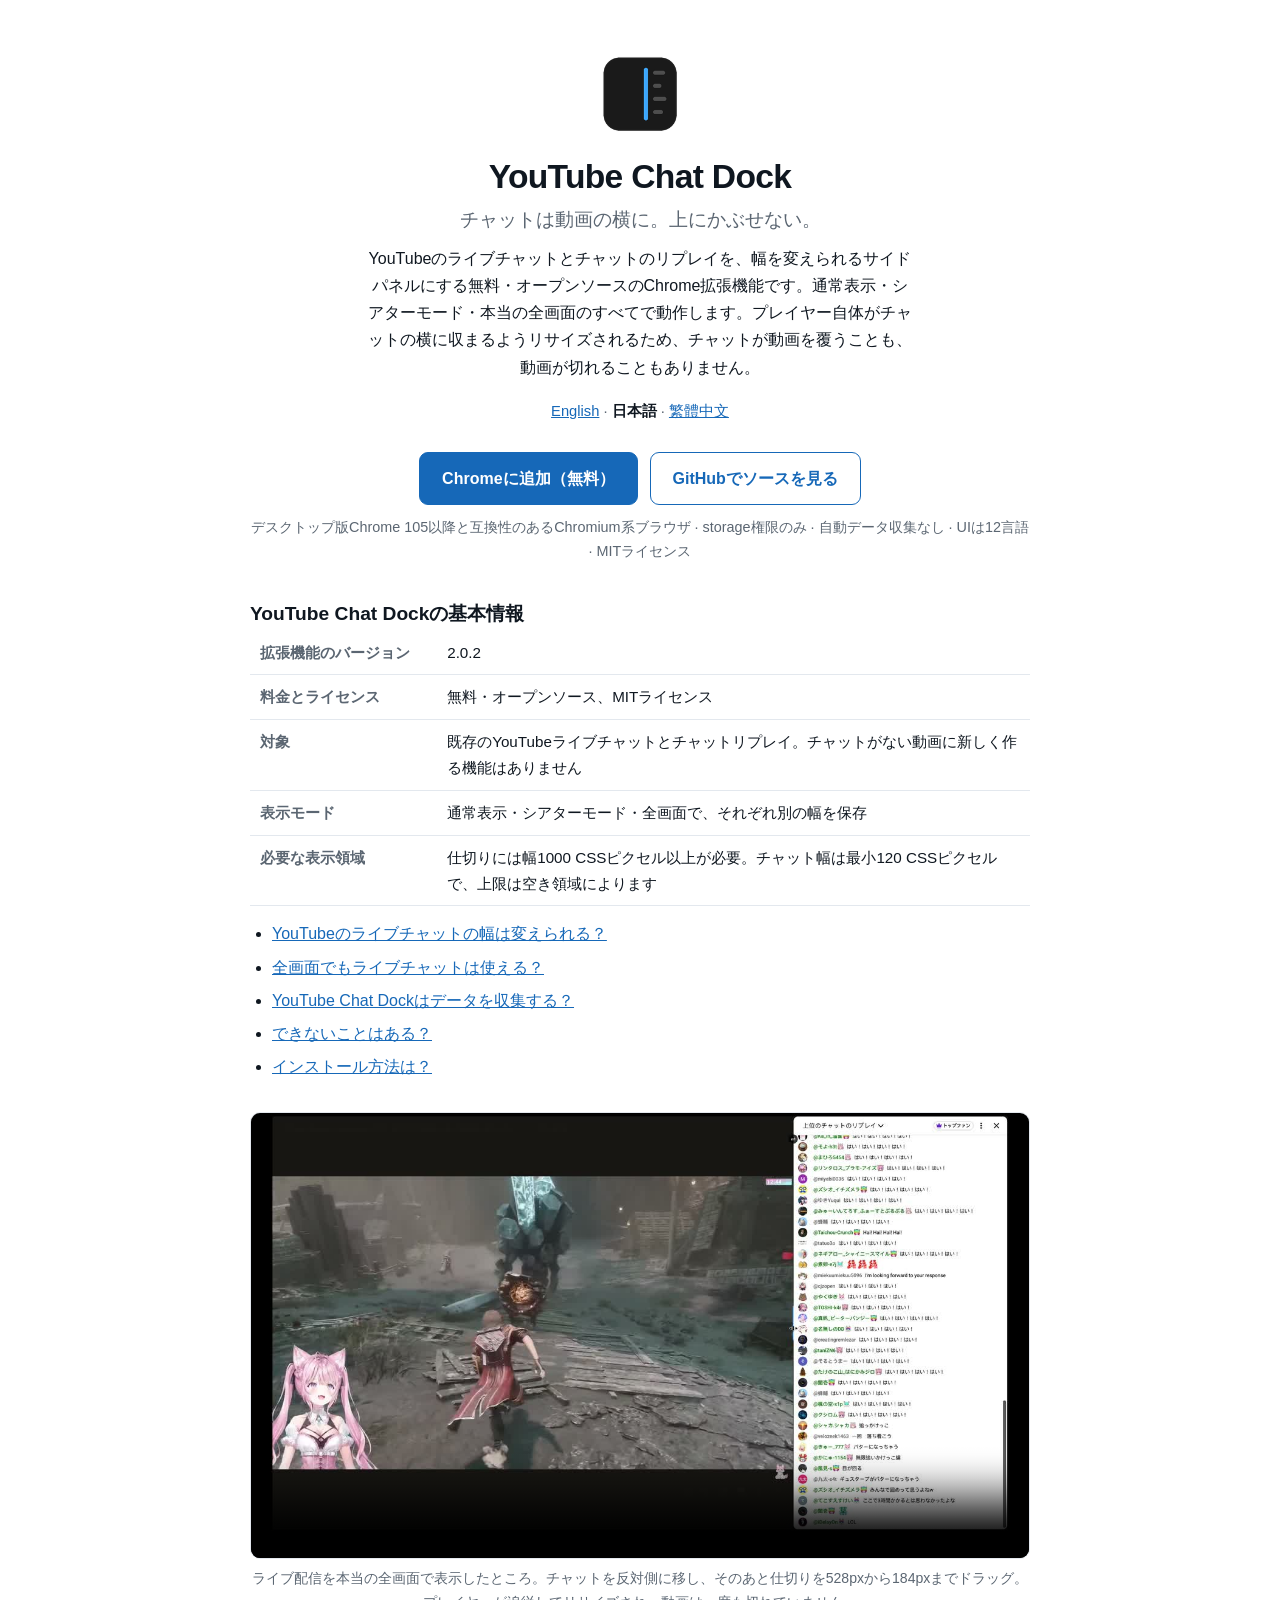
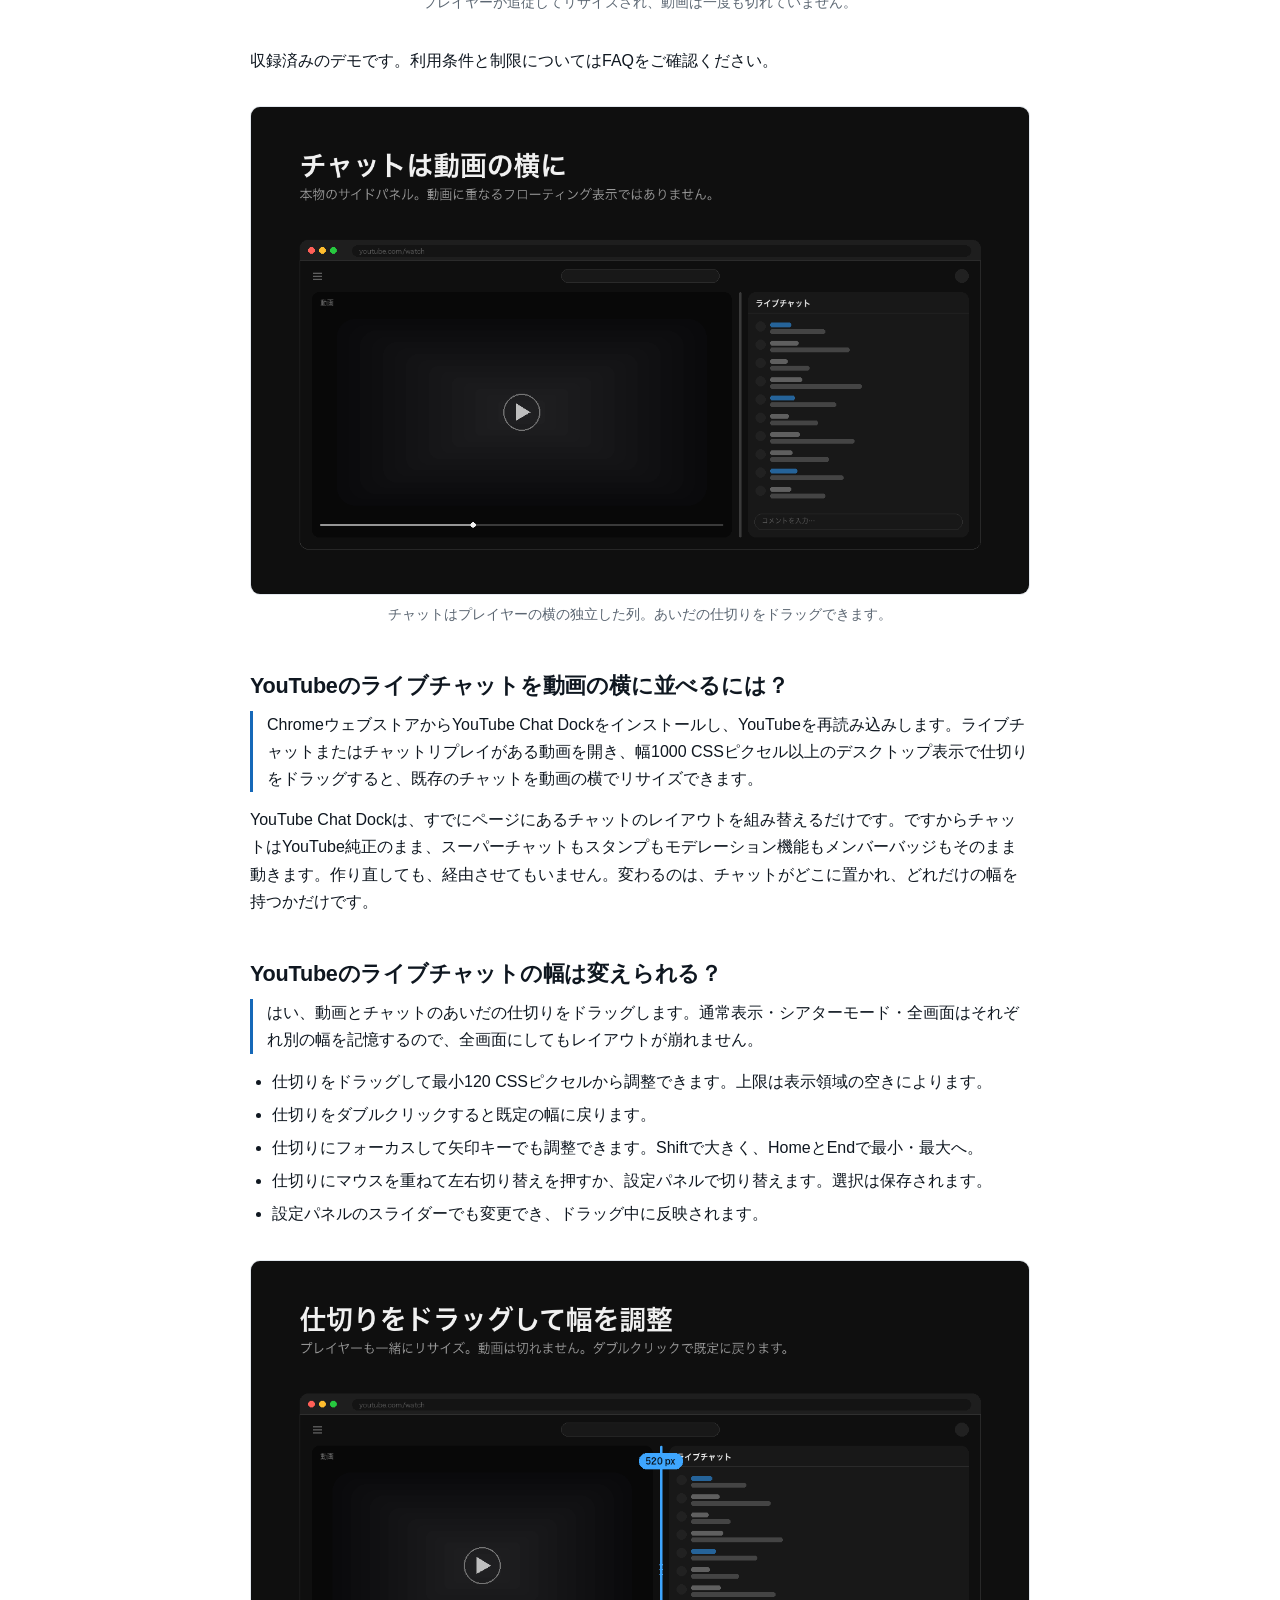
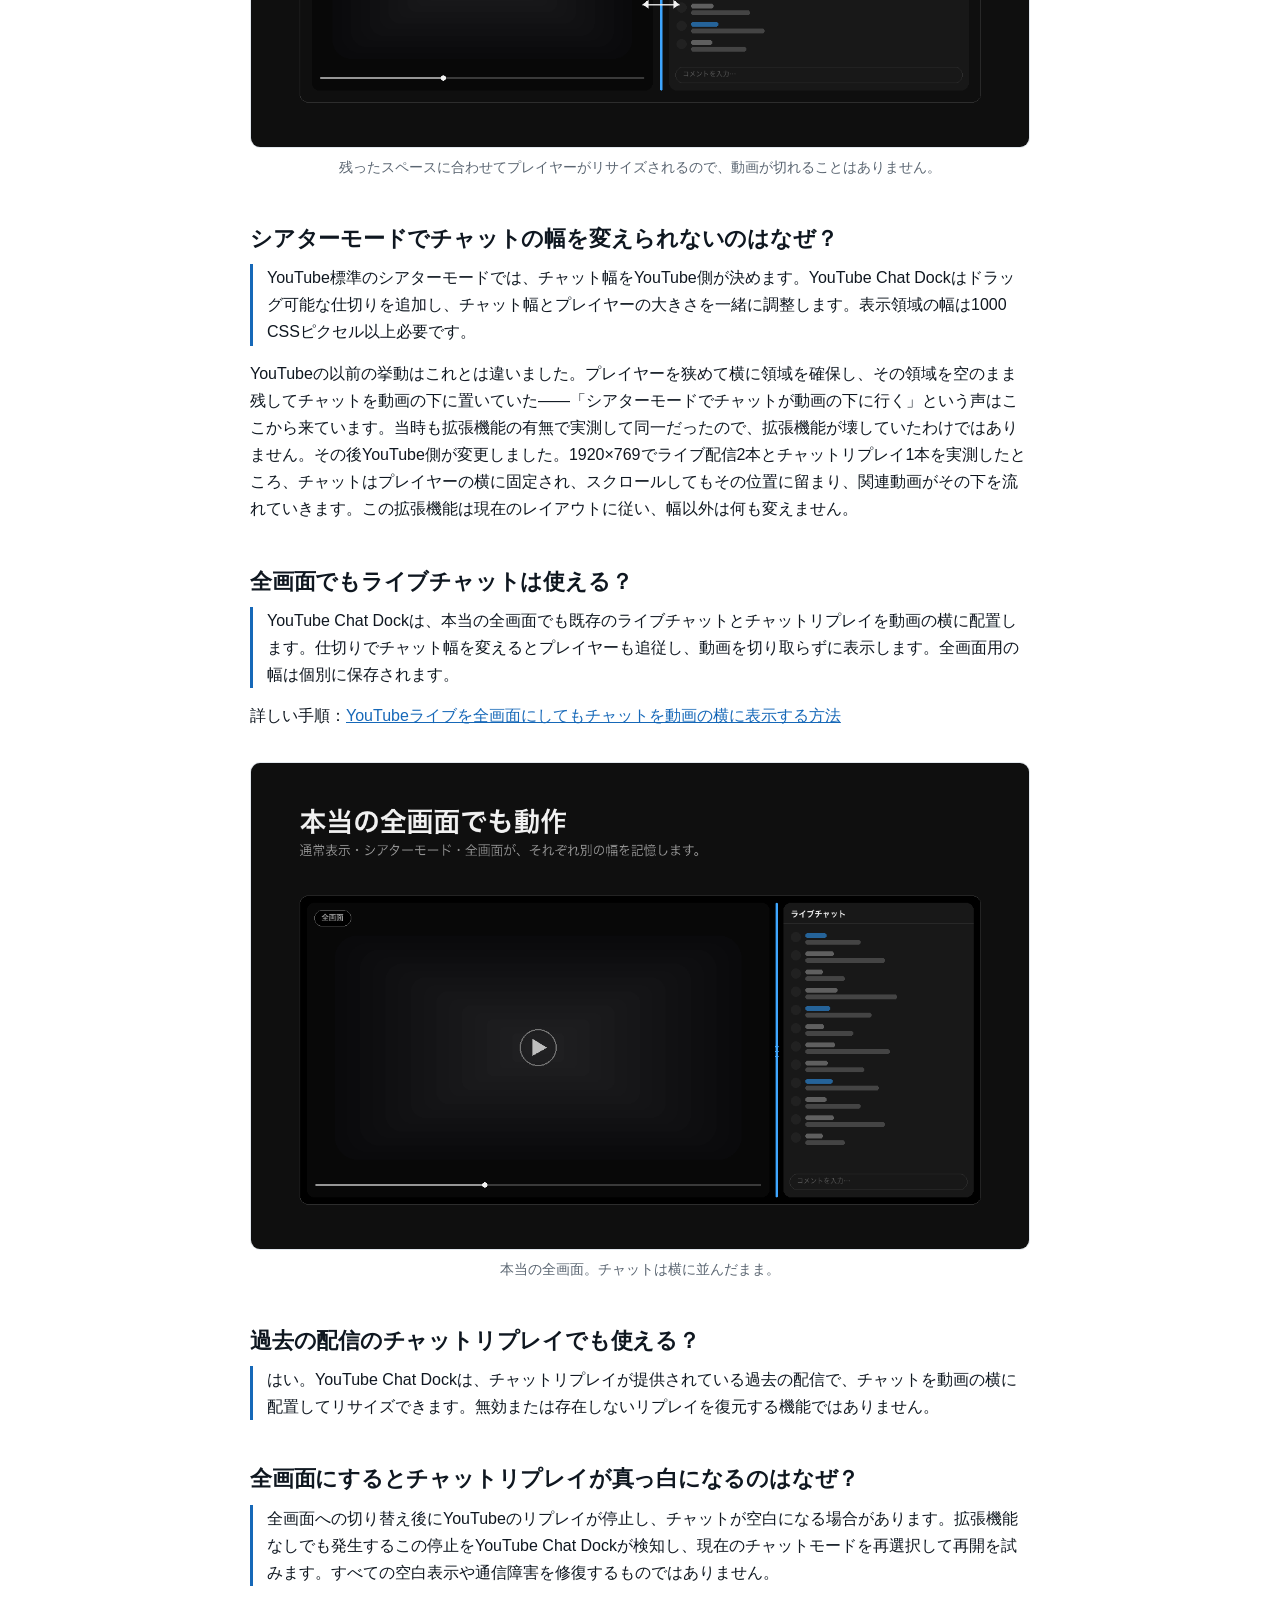
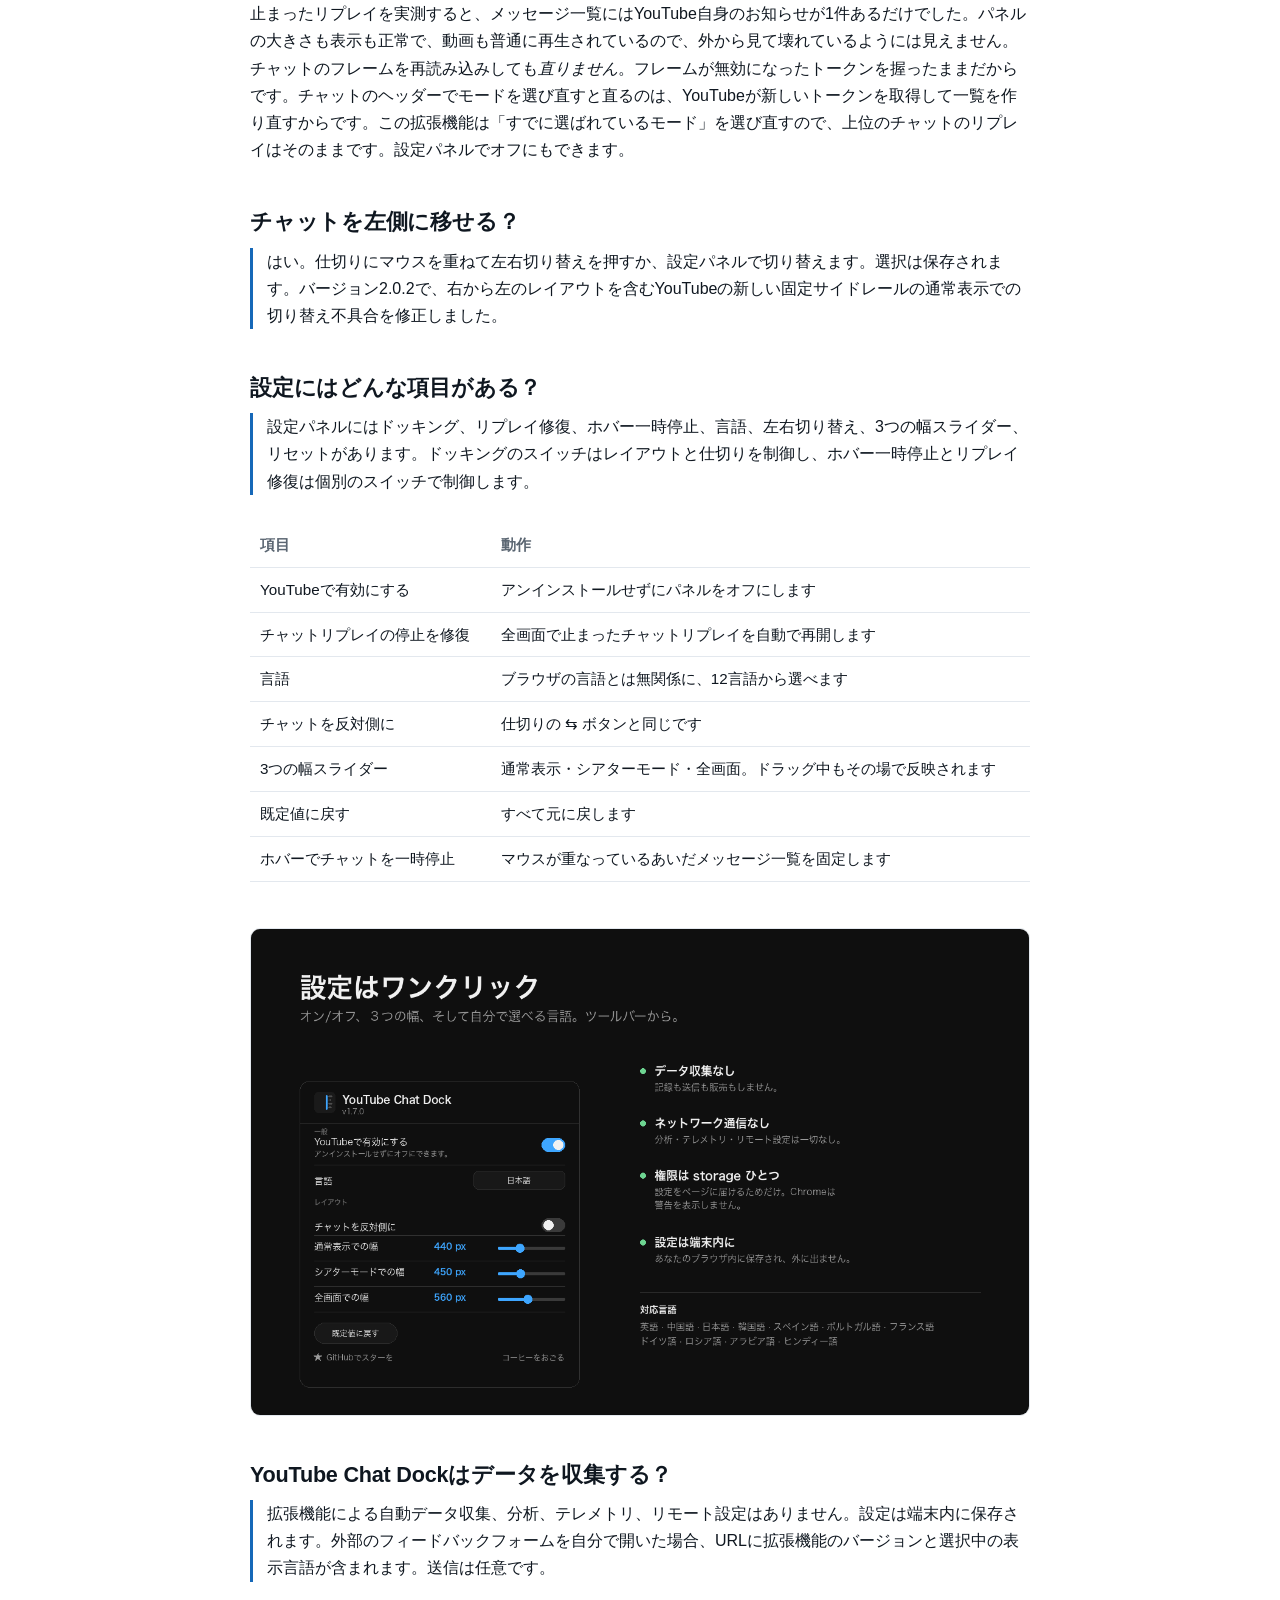
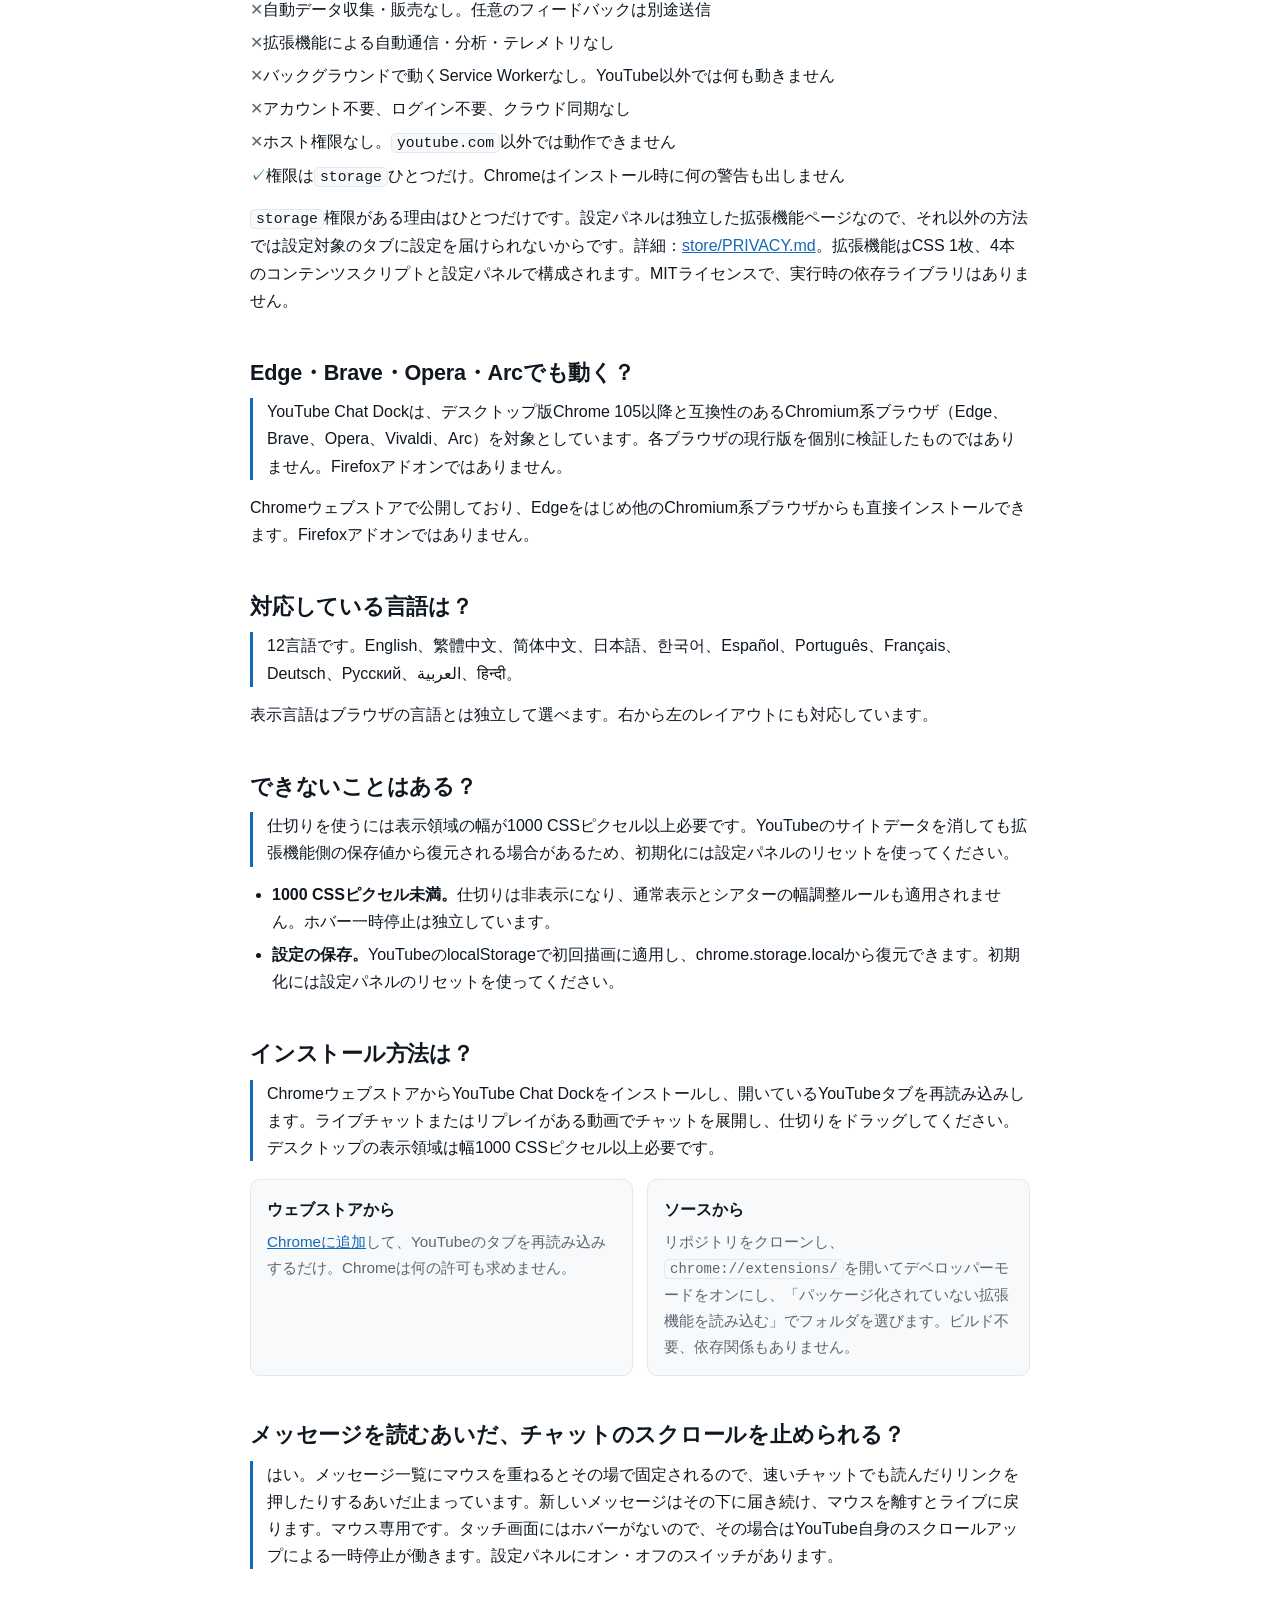
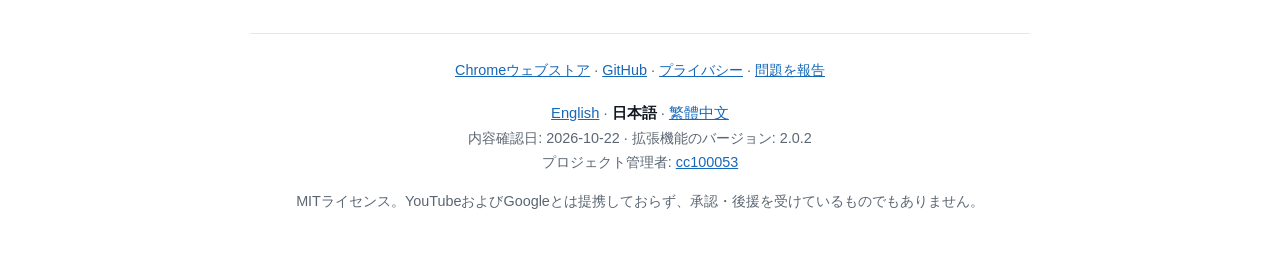
==== commit 17ac13be: "Align the landing pages with 2.0.2 and link the fullscreen guide Landing-page rewrite from the 2026-" ====
--- a/docs/ja/index.html
+++ b/docs/ja/index.html
@@ -4,12 +4,9 @@
   Edit the strings in that script and re-run it, or the next run silently
   reverts whatever you changed here.
 
-  The page exists for search and for answer engines, which is why it is shaped
-  this way: the store listing cannot rank for long-tail how-to queries, and a
-  README ranks for little beyond the brand name. Every H2 is a question someone
-  actually types, and each answer opens with a direct sentence rather than a
-  preamble — that first sentence is what gets lifted into a snippet or an LLM
-  answer.
+  Each FAQ opens with a direct answer, with product requirements and known
+  limitations in visible text. Structured data describes that same content;
+  it does not guarantee indexing, rich results or inclusion in AI answers.
 
   The FAQPage JSON-LD below is emitted from the same strings as the visible
   answers, so the two cannot disagree. store/package.sh still compares them.
@@ -22,6 +19,7 @@
 <head>
 <meta charset="utf-8">
 <meta name="viewport" content="width=device-width, initial-scale=1">
+
 <title>YouTube Chat Dock — YouTubeのライブチャットをサイドパネルに</title>
 <meta name="description" content="YouTubeのライブチャットとチャットのリプレイを、動画の横に並ぶ幅可変のサイドパネルにする無料のChrome拡張機能。通常表示・シアターモード・全画面のすべてで動作します。">
 <link rel="canonical" href="https://cc100053.github.io/YouTube-Chat-Dock/ja/">
@@ -104,6 +102,8 @@
 .card p{margin:0; color:var(--muted); font-size:.95rem}
 
 table{width:100%; border-collapse:collapse; margin:14px 0; font-size:.95rem}
+caption{text-align:start; font-size:1.2rem; font-weight:600; color:var(--fg)}
+.facts th{width:24%}
 th,td{text-align:start; padding:9px 10px; border-bottom:1px solid var(--line); vertical-align:top}
 th{color:var(--muted); font-weight:600}
 .scroller{overflow-x:auto}
@@ -133,8 +133,15 @@
     <a class="btn" href="https://chromewebstore.google.com/detail/youtube-chat-dock/bkmbhlkcjbkjapbamkidacajjfhoiiam">Chromeに追加（無料）</a>
     <a class="btn ghost" href="https://github.com/cc100053/YouTube-Chat-Dock">GitHubでソースを見る</a>
   </div>
-  <p class="meta">Chrome 105以降とChromium系ブラウザ · 権限はひとつ、インストール時の警告なし · データ収集なし · 12言語 · MITライセンス</p>
+  <p class="meta">デスクトップ版Chrome 105以降と互換性のあるChromium系ブラウザ · storage権限のみ · 自動データ収集なし · UIは12言語 · MITライセンス</p>
 </header>
+
+<main>
+<table class="facts">
+  <caption>YouTube Chat Dockの基本情報</caption>
+  <tbody><tr><th scope="row">拡張機能のバージョン</th><td>2.0.2</td></tr><tr><th scope="row">料金とライセンス</th><td>無料・オープンソース、MITライセンス</td></tr><tr><th scope="row">対象</th><td>既存のYouTubeライブチャットとチャットリプレイ。チャットがない動画に新しく作る機能はありません</td></tr><tr><th scope="row">表示モード</th><td>通常表示・シアターモード・全画面で、それぞれ別の幅を保存</td></tr><tr><th scope="row">必要な表示領域</th><td>仕切りには幅1000 CSSピクセル以上が必要。チャット幅は最小120 CSSピクセルで、上限は空き領域によります</td></tr></tbody>
+</table>
+<nav aria-label="目次"><ul><li><a href="#faq-2">YouTubeのライブチャットの幅は変えられる？</a></li><li><a href="#faq-4">全画面でもライブチャットは使える？</a></li><li><a href="#faq-9">YouTube Chat Dockはデータを収集する？</a></li><li><a href="#faq-12">できないことはある？</a></li><li><a href="#faq-13">インストール方法は？</a></li></ul></nav>
 
 <!--
   MP4, not a GIF, and that is measured rather than preferred. The clip is
@@ -142,92 +149,123 @@
   pixel changes every frame and GIF's inter-frame compression has nothing to
   work with: the same 2.8 seconds measured 4.3MB as a 480px GIF that looked
   rough, against 2.0MB as a 1280px MP4 that does not.
-  autoplay+muted+loop+playsinline behaves like a GIF anyway, and is the
-  combination iOS Safari requires to play inline at all.
+  Playback controls let readers start and pause the clip without autoplay.
 -->
 <figure>
   <video class="shot" src="../assets/demo.mp4" poster="../assets/demo-poster.jpg"
          width="1280" height="732"
-         autoplay loop muted playsinline preload="metadata"
+         controls loop muted playsinline preload="none"
          aria-label="画面録画：YouTubeの全画面表示で、ライブチャットが動画の横にドッキングされている様子。パネルを反対側に移動したあと、仕切りをドラッグして幅を528pxから184pxまで変更しても、動画は切れずにリサイズされる。">
   </video>
   <figcaption>ライブ配信を本当の全画面で表示したところ。チャットを反対側に移し、そのあと仕切りを528pxから184pxまでドラッグ。プレイヤーが追従してリサイズされ、動画は一度も切れていません。</figcaption>
 </figure>
+<p>収録済みのデモです。利用条件と制限についてはFAQをご確認ください。</p>
 
 <figure>
-  <img class="shot" src="../assets/ja/screenshot-1-side-panel.png" width="1280" height="800"
+  <img class="shot" loading="lazy" decoding="async" src="../assets/ja/screenshot-1-side-panel.png" width="1280" height="800"
        alt="YouTubeのライブチャットが動画の右側に幅可変の列としてドッキングされ、あいだにドラッグ可能な仕切りがある図">
   <figcaption>チャットはプレイヤーの横の独立した列。あいだの仕切りをドラッグできます。</figcaption>
 </figure>
 
+<div id="faq">
+<section id="faq-1">
+
 <h2>YouTubeのライブチャットを動画の横に並べるには？</h2>
 
 <p class="answer">
-  ドッキングさせる拡張機能を入れてください。YouTube側には、チャットの幅も位置も変える手段がありません。3つの表示モードのどれにも、チャットパネルをリサイズしたり移動したりする設定は存在しません。
+  ChromeウェブストアからYouTube Chat Dockをインストールし、YouTubeを再読み込みします。ライブチャットまたはチャットリプレイがある動画を開き、幅1000 CSSピクセル以上のデスクトップ表示で仕切りをドラッグすると、既存のチャットを動画の横でリサイズできます。
 </p>
 
 <p>YouTube Chat Dockは、すでにページにあるチャットのレイアウトを組み替えるだけです。ですからチャットはYouTube純正のまま、スーパーチャットもスタンプもモデレーション機能もメンバーバッジもそのまま動きます。作り直しても、経由させてもいません。変わるのは、チャットがどこに置かれ、どれだけの幅を持つかだけです。</p>
 
+</section>
+
+<section id="faq-2">
+
 <h2>YouTubeのライブチャットの幅は変えられる？</h2>
 
 <p class="answer">
   はい、動画とチャットのあいだの仕切りをドラッグします。通常表示・シアターモード・全画面はそれぞれ別の幅を記憶するので、全画面にしてもレイアウトが崩れません。
 </p>
 
-<ul><li>仕切りをドラッグして、120px以上の好きな幅に。</li><li>仕切りをダブルクリックすると既定の幅に戻ります。</li><li>仕切りをフォーカスして矢印キーでも調整できます。Shiftで大きく、HomeとEndで最小・最大へ。</li><li>仕切りにマウスを重ねて &#8646; を押すと、チャットが反対側へ移動します。選択は保持されます。</li><li>ツールバーの設定パネルのスライダーでも変更でき、ドラッグ中もその場で反映されます。</li></ul>
+<ul><li>仕切りをドラッグして最小120 CSSピクセルから調整できます。上限は表示領域の空きによります。</li><li>仕切りをダブルクリックすると既定の幅に戻ります。</li><li>仕切りにフォーカスして矢印キーでも調整できます。Shiftで大きく、HomeとEndで最小・最大へ。</li><li>仕切りにマウスを重ねて左右切り替えを押すか、設定パネルで切り替えます。選択は保存されます。</li><li>設定パネルのスライダーでも変更でき、ドラッグ中に反映されます。</li></ul>
 
 <figure>
-  <img class="shot" src="../assets/ja/screenshot-2-drag-to-resize.png" width="1280" height="800"
+  <img class="shot" loading="lazy" decoding="async" src="../assets/ja/screenshot-2-drag-to-resize.png" width="1280" height="800"
        alt="仕切りをドラッグし、残ったスペースに合わせて動画がリサイズされる様子の図">
   <figcaption>残ったスペースに合わせてプレイヤーがリサイズされるので、動画が切れることはありません。</figcaption>
 </figure>
 
+</section>
+
+<section id="faq-3">
+
 <h2>シアターモードでチャットの幅を変えられないのはなぜ？</h2>
 
 <p class="answer">
-  YouTubeがチャットをプレイヤーの横に固定し、その幅を自動で決めてしまうからです。どこにも変更する設定はありません。この拡張機能はその幅をあなたのものにします。仕切りをドラッグすればプレイヤーも合わせてリサイズされ、両者が常に画面をぴったり分け合います。
+  YouTube標準のシアターモードでは、チャット幅をYouTube側が決めます。YouTube Chat Dockはドラッグ可能な仕切りを追加し、チャット幅とプレイヤーの大きさを一緒に調整します。表示領域の幅は1000 CSSピクセル以上必要です。
 </p>
 
 <p>YouTubeの以前の挙動はこれとは違いました。プレイヤーを狭めて横に領域を確保し、その領域を空のまま残してチャットを動画の下に置いていた——「シアターモードでチャットが動画の下に行く」という声はここから来ています。当時も拡張機能の有無で実測して同一だったので、拡張機能が壊していたわけではありません。その後YouTube側が変更しました。1920&times;769でライブ配信2本とチャットリプレイ1本を実測したところ、チャットはプレイヤーの横に固定され、スクロールしてもその位置に留まり、関連動画がその下を流れていきます。この拡張機能は現在のレイアウトに従い、幅以外は何も変えません。</p>
 
+</section>
+
+<section id="faq-4">
+
 <h2>全画面でもライブチャットは使える？</h2>
 
 <p class="answer">
-  使えますが、思いどおりにはなりません。リサイズも位置の指定もできないからです。この拡張機能を入れると、チャットは記憶された幅で動画の横にドッキングされ、何も覆わず、動画も切れません。
-</p>
+  YouTube Chat Dockは、本当の全画面でも既存のライブチャットとチャットリプレイを動画の横に配置します。仕切りでチャット幅を変えるとプレイヤーも追従し、動画を切り取らずに表示します。全画面用の幅は個別に保存されます。
+</p>
+
+<p>詳しい手順：<a href="https://cc100053.github.io/YouTube-Chat-Dock/ja/guides/youtube-live-chat-fullscreen/">YouTubeライブを全画面にしてもチャットを動画の横に表示する方法</a></p>
 
 <figure>
-  <img class="shot" src="../assets/ja/screenshot-3-fullscreen.png" width="1280" height="800"
+  <img class="shot" loading="lazy" decoding="async" src="../assets/ja/screenshot-3-fullscreen.png" width="1280" height="800"
        alt="本当の全画面でチャットが動画の横にドッキングされ、動画が切れていない様子の図">
   <figcaption>本当の全画面。チャットは横に並んだまま。</figcaption>
 </figure>
 
+</section>
+
+<section id="faq-5">
+
 <h2>過去の配信のチャットリプレイでも使える？</h2>
 
 <p class="answer">
-  はい。アーカイブのチャットリプレイも、配信中のライブチャットとまったく同じようにドッキングされ、リサイズできます。個別の設定は不要です。
-</p>
+  はい。YouTube Chat Dockは、チャットリプレイが提供されている過去の配信で、チャットを動画の横に配置してリサイズできます。無効または存在しないリプレイを復元する機能ではありません。
+</p>
+
+</section>
+
+<section id="faq-6">
 
 <h2>全画面にするとチャットリプレイが真っ白になるのはなぜ？</h2>
 
 <p class="answer">
-  チャットリプレイが止まってしまうからです。メッセージが届かなくなり、そのまま二度と再開しません。これはYouTube側の不具合で、拡張機能を何も入れていなくても起きます。YouTube Chat Dockは全画面の切り替えのあとで止まったリプレイを検知し、選んでいたモードを保ったまま自動で再開させます。
+  全画面への切り替え後にYouTubeのリプレイが停止し、チャットが空白になる場合があります。拡張機能なしでも発生するこの停止をYouTube Chat Dockが検知し、現在のチャットモードを再選択して再開を試みます。すべての空白表示や通信障害を修復するものではありません。
 </p>
 
 <p>止まったリプレイを実測すると、メッセージ一覧にはYouTube自身のお知らせが1件あるだけでした。パネルの大きさも表示も正常で、動画も普通に再生されているので、外から見て壊れているようには見えません。チャットのフレームを再読み込みしても<em>直りません</em>。フレームが無効になったトークンを握ったままだからです。チャットのヘッダーでモードを選び直すと直るのは、YouTubeが新しいトークンを取得して一覧を作り直すからです。この拡張機能は「すでに選ばれているモード」を選び直すので、上位のチャットのリプレイはそのままです。設定パネルでオフにもできます。</p>
 
+</section>
+
+<section id="faq-7">
+
 <h2>チャットを左側に移せる？</h2>
 
 <p class="answer">
-  はい。仕切りにマウスを重ねて &amp;#8646; ボタンを押すか、ツールバーの設定パネルで切り替えます。選択は動画をまたいでも保持されます。
-</p>
-
-<p>アラビア語のような右から左に読む言語では、切り替えはレイアウト全体と一緒に反転します。逆向きになったりしないので、「反対側」は常に見たとおりの意味になります。</p>
+  はい。仕切りにマウスを重ねて左右切り替えを押すか、設定パネルで切り替えます。選択は保存されます。バージョン2.0.2で、右から左のレイアウトを含むYouTubeの新しい固定サイドレールの通常表示での切り替え不具合を修正しました。
+</p>
+
+</section>
+
+<section id="faq-8">
 
 <h2>設定にはどんな項目がある？</h2>
 
 <p class="answer">
-  有効化スイッチ、チャットリプレイの修復、言語選択、左右の切り替え、3つの幅スライダー、そしてリセット。すべてツールバーの設定パネルにあります。ただし開く必要はありません。仕切りだけでスライダーと同じことができ、矢印キーでも幅を変えられます。
+  設定パネルにはドッキング、リプレイ修復、ホバー一時停止、言語、左右切り替え、3つの幅スライダー、リセットがあります。ドッキングのスイッチはレイアウトと仕切りを制御し、ホバー一時停止とリプレイ修復は個別のスイッチで制御します。
 </p>
 
 <div class="scroller">
@@ -238,61 +276,91 @@
 </div>
 
 <figure>
-  <img class="shot" src="../assets/ja/screenshot-5-settings.png" width="1280" height="800"
+  <img class="shot" loading="lazy" decoding="async" src="../assets/ja/screenshot-5-settings.png" width="1280" height="800"
        alt="設定パネル。有効化スイッチ、言語選択、左右切り替え、3つの幅スライダーが表示されている">
 </figure>
 
+</section>
+
+<section id="faq-9">
+
 <h2>YouTube Chat Dockはデータを収集する？</h2>
 
 <p class="answer">
-  いいえ。収集も送信も一切なく、ネットワーク通信そのものを行いません。分析も、テレメトリも、リモート設定もありません。設定はあなたのブラウザ内に保存され、端末から出ることはありません。
-</p>
-
-<ul class="privacy"><li class="no">データの収集・送信・販売を一切しません（匿名化も集計もしません）</li><li class="no">ネットワーク通信なし、分析なし、テレメトリなし</li><li class="no">バックグラウンドで動くService Workerなし。YouTube以外では何も動きません</li><li class="no">アカウント不要、ログイン不要、クラウド同期なし</li><li class="no">ホスト権限なし。<code>youtube.com</code>以外では動作できません</li><li class="yes">権限は<code>storage</code>ひとつだけ。Chromeはインストール時に何の警告も出しません</li></ul>
-
-<p><code>storage</code>権限がある理由はひとつだけです。設定パネルは独立した拡張機能ページなので、それ以外の方法では設定対象のタブに設定を届けられないからです。詳細：<a href="https://github.com/cc100053/YouTube-Chat-Dock/blob/main/store/PRIVACY.md">store/PRIVACY.md</a>。拡張機能全体はCSS 1枚と小さなスクリプト1本、MITライセンスで、10分ほどで最初から最後まで読み通せます。</p>
+  拡張機能による自動データ収集、分析、テレメトリ、リモート設定はありません。設定は端末内に保存されます。外部のフィードバックフォームを自分で開いた場合、URLに拡張機能のバージョンと選択中の表示言語が含まれます。送信は任意です。
+</p>
+
+<ul class="privacy"><li class="no">自動データ収集・販売なし。任意のフィードバックは別途送信</li><li class="no">拡張機能による自動通信・分析・テレメトリなし</li><li class="no">バックグラウンドで動くService Workerなし。YouTube以外では何も動きません</li><li class="no">アカウント不要、ログイン不要、クラウド同期なし</li><li class="no">ホスト権限なし。<code>youtube.com</code>以外では動作できません</li><li class="yes">権限は<code>storage</code>ひとつだけ。Chromeはインストール時に何の警告も出しません</li></ul>
+
+<p><code>storage</code>権限がある理由はひとつだけです。設定パネルは独立した拡張機能ページなので、それ以外の方法では設定対象のタブに設定を届けられないからです。詳細：<a href="https://github.com/cc100053/YouTube-Chat-Dock/blob/main/store/PRIVACY.md">store/PRIVACY.md</a>。拡張機能はCSS 1枚、4本のコンテンツスクリプトと設定パネルで構成されます。MITライセンスで、実行時の依存ライブラリはありません。</p>
+
+</section>
+
+<section id="faq-10">
 
 <h2>Edge・Brave・Opera・Arcでも動く？</h2>
 
 <p class="answer">
-  はい。依存関係のないManifest V3拡張機能で、Chrome 105以降とChromium系ブラウザ（Edge、Brave、Opera、Vivaldi、Arc）で動作します。
+  YouTube Chat Dockは、デスクトップ版Chrome 105以降と互換性のあるChromium系ブラウザ（Edge、Brave、Opera、Vivaldi、Arc）を対象としています。各ブラウザの現行版を個別に検証したものではありません。Firefoxアドオンではありません。
 </p>
 
 <p>Chromeウェブストアで公開しており、Edgeをはじめ他のChromium系ブラウザからも直接インストールできます。Firefoxアドオンではありません。</p>
 
+</section>
+
+<section id="faq-11">
+
 <h2>対応している言語は？</h2>
 
 <p class="answer">
   12言語です。English、繁體中文、简体中文、日本語、한국어、Español、Português、Français、Deutsch、Русский、العربية、हिन्दी。
 </p>
 
-<p>言語の選択はブラウザの言語とは独立しています。Chromeを別の言語にしたまま、この拡張機能だけ日本語にできます。右から左に読む言語のレイアウトも、たまたま反転するのではなく、きちんと処理しています。</p>
+<p>表示言語はブラウザの言語とは独立して選べます。右から左のレイアウトにも対応しています。</p>
+
+</section>
+
+<section id="faq-12">
 
 <h2>できないことはある？</h2>
 
 <p class="answer">
-  2つあります。ブラウザ幅が1000px未満のときは意図的に何もしないこと、そしてyoutube.comのサイトデータを消すと保存した幅がリセットされることです。
-</p>
-
-<ul><li><strong>ウィンドウ幅が1000px未満のとき。</strong>YouTubeは1カラムのレイアウトに切り替わり、チャットを動画の下に置きます。この拡張機能は、YouTube自身のレスポンシブなレイアウトと争わず、あえて何もしません。</li><li><strong>サイトデータを消すと幅がリセットされます。</strong>幅は<code>localStorage</code>に保存しています。ページが描画される<em>前</em>に適用するためで、これが読み込みのたびにレイアウトがちらつくのを防いでいます。</li></ul>
+  仕切りを使うには表示領域の幅が1000 CSSピクセル以上必要です。YouTubeのサイトデータを消しても拡張機能側の保存値から復元される場合があるため、初期化には設定パネルのリセットを使ってください。
+</p>
+
+<ul><li><strong>1000 CSSピクセル未満。</strong>仕切りは非表示になり、通常表示とシアターの幅調整ルールも適用されません。ホバー一時停止は独立しています。</li><li><strong>設定の保存。</strong>YouTubeのlocalStorageで初回描画に適用し、chrome.storage.localから復元できます。初期化には設定パネルのリセットを使ってください。</li></ul>
+
+</section>
+
+<section id="faq-13">
 
 <h2>インストール方法は？</h2>
 
 <p class="answer">
-  Chromeウェブストアからワンクリックで追加し、開いているYouTubeのタブを再読み込みするだけです。サイドパネルにするための設定は必要ありません。
+  ChromeウェブストアからYouTube Chat Dockをインストールし、開いているYouTubeタブを再読み込みします。ライブチャットまたはリプレイがある動画でチャットを展開し、仕切りをドラッグしてください。デスクトップの表示領域は幅1000 CSSピクセル以上必要です。
 </p>
 
 <div class="grid"><div class="card"><h3>ウェブストアから</h3><p><a href="https://chromewebstore.google.com/detail/youtube-chat-dock/bkmbhlkcjbkjapbamkidacajjfhoiiam">Chromeに追加</a>して、YouTubeのタブを再読み込みするだけ。Chromeは何の許可も求めません。</p></div><div class="card"><h3>ソースから</h3><p>リポジトリをクローンし、<code>chrome://extensions/</code>を開いてデベロッパーモードをオンにし、「パッケージ化されていない拡張機能を読み込む」でフォルダを選びます。ビルド不要、依存関係もありません。</p></div></div>
 
+</section>
+
+<section id="faq-14">
+
 <h2>メッセージを読むあいだ、チャットのスクロールを止められる？</h2>
 
 <p class="answer">
   はい。メッセージ一覧にマウスを重ねるとその場で固定されるので、速いチャットでも読んだりリンクを押したりするあいだ止まっています。新しいメッセージはその下に届き続け、マウスを離すとライブに戻ります。マウス専用です。タッチ画面にはホバーがないので、その場合はYouTube自身のスクロールアップによる一時停止が働きます。設定パネルにオン・オフのスイッチがあります。
 </p>
+
+</section>
+</div>
+</main>
 
 <footer>
   <p><a href="https://chromewebstore.google.com/detail/youtube-chat-dock/bkmbhlkcjbkjapbamkidacajjfhoiiam">Chromeウェブストア</a> <span aria-hidden="true">&middot;</span> <a href="https://github.com/cc100053/YouTube-Chat-Dock">GitHub</a> <span aria-hidden="true">&middot;</span> <a href="https://github.com/cc100053/YouTube-Chat-Dock/blob/main/store/PRIVACY.md">プライバシー</a> <span aria-hidden="true">&middot;</span> <a href="https://github.com/cc100053/YouTube-Chat-Dock/issues">問題を報告</a></p>
   <nav class="langs" aria-label="言語"><a href="https://cc100053.github.io/YouTube-Chat-Dock/" hreflang="en">English</a> <span aria-hidden="true">·</span> <strong aria-current="true">日本語</strong> <span aria-hidden="true">·</span> <a href="https://cc100053.github.io/YouTube-Chat-Dock/zh-TW/" hreflang="zh-TW">繁體中文</a></nav>
+  <p>内容確認日: <time datetime="2026-10-22">2026-10-22</time> · 拡張機能のバージョン: 2.0.2<br>
+  プロジェクト管理者: <a href="https://github.com/cc100053" rel="author">cc100053</a></p>
   <p>MITライセンス。YouTubeおよびGoogleとは提携しておらず、承認・後援を受けているものでもありません。</p>
 </footer>
 
@@ -304,20 +372,33 @@
   "@graph": [
     {
       "@type": "SoftwareApplication",
-      "@id": "https://cc100053.github.io/YouTube-Chat-Dock/ja/#app",
+      "@id": "https://cc100053.github.io/YouTube-Chat-Dock/#app",
       "name": "YouTube Chat Dock",
       "description": "YouTubeのライブチャットとチャットのリプレイを、通常表示・シアターモード・本当の全画面で、動画の横に並ぶ幅可変のサイドパネルにするChrome拡張機能。",
       "applicationCategory": "BrowserApplication",
       "applicationSubCategory": "Chrome Extension",
-      "operatingSystem": "Chrome 105+, Microsoft Edge, Brave, Opera, Vivaldi, Arc",
-      "browserRequirements": "Requires Chrome 105 or any Chromium-based browser",
-      "softwareVersion": "2.0.0",
+      "softwareRequirements": "Requires desktop Chrome 105+ or a compatible Chromium browser",
+      "softwareVersion": "2.0.2",
       "url": "https://cc100053.github.io/YouTube-Chat-Dock/ja/",
       "inLanguage": [
         "en",
+        "zh-Hant",
+        "zh-Hans",
         "ja",
-        "zh-Hant"
+        "ko",
+        "es",
+        "pt-BR",
+        "fr",
+        "de",
+        "ru",
+        "ar",
+        "hi"
       ],
+      "author": {
+        "@type": "Person",
+        "name": "cc100053",
+        "url": "https://github.com/cc100053"
+      },
       "downloadUrl": "https://chromewebstore.google.com/detail/youtube-chat-dock/bkmbhlkcjbkjapbamkidacajjfhoiiam",
       "installUrl": "https://chromewebstore.google.com/detail/youtube-chat-dock/bkmbhlkcjbkjapbamkidacajjfhoiiam",
       "screenshot": "https://cc100053.github.io/YouTube-Chat-Dock/assets/ja/screenshot-1-side-panel.png",
@@ -335,7 +416,7 @@
         "本当の全画面でも動作します。YouTube側ではチャットの幅も位置も変えられません",
         "シアターモードのチャット幅を変えられるようにし、プレイヤーもそれに合わせます",
         "アーカイブのチャットリプレイもライブチャットと同じように動きます",
-        "チャットは左右どちらにも移動できます",
+        "固定サイドレールの通常表示を含め、チャットを反対側に移動できます",
         "右から左に読む言語のレイアウトに対応",
         "ブラウザの言語とは独立した12言語のUI",
         "マウスが重なっているあいだチャットが止まるので、速いチャットも読めます"
@@ -344,18 +425,26 @@
     {
       "@type": "FAQPage",
       "@id": "https://cc100053.github.io/YouTube-Chat-Dock/ja/#faq",
+      "url": "https://cc100053.github.io/YouTube-Chat-Dock/ja/",
+      "name": "YouTube Chat Dock — YouTubeのライブチャットをサイドパネルに",
       "inLanguage": "ja",
+      "lastReviewed": "2026-10-22",
+      "about": {
+        "@id": "https://cc100053.github.io/YouTube-Chat-Dock/#app"
+      },
       "mainEntity": [
         {
           "@type": "Question",
+          "@id": "https://cc100053.github.io/YouTube-Chat-Dock/ja/#faq-1",
           "name": "YouTubeのライブチャットを動画の横に並べるには？",
           "acceptedAnswer": {
             "@type": "Answer",
-            "text": "ドッキングさせる拡張機能を入れてください。YouTube側には、チャットの幅も位置も変える手段がありません。3つの表示モードのどれにも、チャットパネルをリサイズしたり移動したりする設定は存在しません。"
-          }
-        },
-        {
-          "@type": "Question",
+            "text": "ChromeウェブストアからYouTube Chat Dockをインストールし、YouTubeを再読み込みします。ライブチャットまたはチャットリプレイがある動画を開き、幅1000 CSSピクセル以上のデスクトップ表示で仕切りをドラッグすると、既存のチャットを動画の横でリサイズできます。"
+          }
+        },
+        {
+          "@type": "Question",
+          "@id": "https://cc100053.github.io/YouTube-Chat-Dock/ja/#faq-2",
           "name": "YouTubeのライブチャットの幅は変えられる？",
           "acceptedAnswer": {
             "@type": "Answer",
@@ -364,70 +453,79 @@
         },
         {
           "@type": "Question",
+          "@id": "https://cc100053.github.io/YouTube-Chat-Dock/ja/#faq-3",
           "name": "シアターモードでチャットの幅を変えられないのはなぜ？",
           "acceptedAnswer": {
             "@type": "Answer",
-            "text": "YouTubeがチャットをプレイヤーの横に固定し、その幅を自動で決めてしまうからです。どこにも変更する設定はありません。この拡張機能はその幅をあなたのものにします。仕切りをドラッグすればプレイヤーも合わせてリサイズされ、両者が常に画面をぴったり分け合います。"
-          }
-        },
-        {
-          "@type": "Question",
+            "text": "YouTube標準のシアターモードでは、チャット幅をYouTube側が決めます。YouTube Chat Dockはドラッグ可能な仕切りを追加し、チャット幅とプレイヤーの大きさを一緒に調整します。表示領域の幅は1000 CSSピクセル以上必要です。"
+          }
+        },
+        {
+          "@type": "Question",
+          "@id": "https://cc100053.github.io/YouTube-Chat-Dock/ja/#faq-4",
           "name": "全画面でもライブチャットは使える？",
           "acceptedAnswer": {
             "@type": "Answer",
-            "text": "使えますが、思いどおりにはなりません。リサイズも位置の指定もできないからです。この拡張機能を入れると、チャットは記憶された幅で動画の横にドッキングされ、何も覆わず、動画も切れません。"
-          }
-        },
-        {
-          "@type": "Question",
+            "text": "YouTube Chat Dockは、本当の全画面でも既存のライブチャットとチャットリプレイを動画の横に配置します。仕切りでチャット幅を変えるとプレイヤーも追従し、動画を切り取らずに表示します。全画面用の幅は個別に保存されます。"
+          }
+        },
+        {
+          "@type": "Question",
+          "@id": "https://cc100053.github.io/YouTube-Chat-Dock/ja/#faq-5",
           "name": "過去の配信のチャットリプレイでも使える？",
           "acceptedAnswer": {
             "@type": "Answer",
-            "text": "はい。アーカイブのチャットリプレイも、配信中のライブチャットとまったく同じようにドッキングされ、リサイズできます。個別の設定は不要です。"
-          }
-        },
-        {
-          "@type": "Question",
+            "text": "はい。YouTube Chat Dockは、チャットリプレイが提供されている過去の配信で、チャットを動画の横に配置してリサイズできます。無効または存在しないリプレイを復元する機能ではありません。"
+          }
+        },
+        {
+          "@type": "Question",
+          "@id": "https://cc100053.github.io/YouTube-Chat-Dock/ja/#faq-6",
           "name": "全画面にするとチャットリプレイが真っ白になるのはなぜ？",
           "acceptedAnswer": {
             "@type": "Answer",
-            "text": "チャットリプレイが止まってしまうからです。メッセージが届かなくなり、そのまま二度と再開しません。これはYouTube側の不具合で、拡張機能を何も入れていなくても起きます。YouTube Chat Dockは全画面の切り替えのあとで止まったリプレイを検知し、選んでいたモードを保ったまま自動で再開させます。"
-          }
-        },
-        {
-          "@type": "Question",
+            "text": "全画面への切り替え後にYouTubeのリプレイが停止し、チャットが空白になる場合があります。拡張機能なしでも発生するこの停止をYouTube Chat Dockが検知し、現在のチャットモードを再選択して再開を試みます。すべての空白表示や通信障害を修復するものではありません。"
+          }
+        },
+        {
+          "@type": "Question",
+          "@id": "https://cc100053.github.io/YouTube-Chat-Dock/ja/#faq-7",
           "name": "チャットを左側に移せる？",
           "acceptedAnswer": {
             "@type": "Answer",
-            "text": "はい。仕切りにマウスを重ねて &#8646; ボタンを押すか、ツールバーの設定パネルで切り替えます。選択は動画をまたいでも保持されます。"
-          }
-        },
-        {
-          "@type": "Question",
+            "text": "はい。仕切りにマウスを重ねて左右切り替えを押すか、設定パネルで切り替えます。選択は保存されます。バージョン2.0.2で、右から左のレイアウトを含むYouTubeの新しい固定サイドレールの通常表示での切り替え不具合を修正しました。"
+          }
+        },
+        {
+          "@type": "Question",
+          "@id": "https://cc100053.github.io/YouTube-Chat-Dock/ja/#faq-8",
           "name": "設定にはどんな項目がある？",
           "acceptedAnswer": {
             "@type": "Answer",
-            "text": "有効化スイッチ、チャットリプレイの修復、言語選択、左右の切り替え、3つの幅スライダー、そしてリセット。すべてツールバーの設定パネルにあります。ただし開く必要はありません。仕切りだけでスライダーと同じことができ、矢印キーでも幅を変えられます。"
-          }
-        },
-        {
-          "@type": "Question",
+            "text": "設定パネルにはドッキング、リプレイ修復、ホバー一時停止、言語、左右切り替え、3つの幅スライダー、リセットがあります。ドッキングのスイッチはレイアウトと仕切りを制御し、ホバー一時停止とリプレイ修復は個別のスイッチで制御します。"
+          }
+        },
+        {
+          "@type": "Question",
+          "@id": "https://cc100053.github.io/YouTube-Chat-Dock/ja/#faq-9",
           "name": "YouTube Chat Dockはデータを収集する？",
           "acceptedAnswer": {
             "@type": "Answer",
-            "text": "いいえ。収集も送信も一切なく、ネットワーク通信そのものを行いません。分析も、テレメトリも、リモート設定もありません。設定はあなたのブラウザ内に保存され、端末から出ることはありません。"
-          }
-        },
-        {
-          "@type": "Question",
+            "text": "拡張機能による自動データ収集、分析、テレメトリ、リモート設定はありません。設定は端末内に保存されます。外部のフィードバックフォームを自分で開いた場合、URLに拡張機能のバージョンと選択中の表示言語が含まれます。送信は任意です。"
+          }
+        },
+        {
+          "@type": "Question",
+          "@id": "https://cc100053.github.io/YouTube-Chat-Dock/ja/#faq-10",
           "name": "Edge・Brave・Opera・Arcでも動く？",
           "acceptedAnswer": {
             "@type": "Answer",
-            "text": "はい。依存関係のないManifest V3拡張機能で、Chrome 105以降とChromium系ブラウザ（Edge、Brave、Opera、Vivaldi、Arc）で動作します。"
-          }
-        },
-        {
-          "@type": "Question",
+            "text": "YouTube Chat Dockは、デスクトップ版Chrome 105以降と互換性のあるChromium系ブラウザ（Edge、Brave、Opera、Vivaldi、Arc）を対象としています。各ブラウザの現行版を個別に検証したものではありません。Firefoxアドオンではありません。"
+          }
+        },
+        {
+          "@type": "Question",
+          "@id": "https://cc100053.github.io/YouTube-Chat-Dock/ja/#faq-11",
           "name": "対応している言語は？",
           "acceptedAnswer": {
             "@type": "Answer",
@@ -436,22 +534,25 @@
         },
         {
           "@type": "Question",
+          "@id": "https://cc100053.github.io/YouTube-Chat-Dock/ja/#faq-12",
           "name": "できないことはある？",
           "acceptedAnswer": {
             "@type": "Answer",
-            "text": "2つあります。ブラウザ幅が1000px未満のときは意図的に何もしないこと、そしてyoutube.comのサイトデータを消すと保存した幅がリセットされることです。"
-          }
-        },
-        {
-          "@type": "Question",
+            "text": "仕切りを使うには表示領域の幅が1000 CSSピクセル以上必要です。YouTubeのサイトデータを消しても拡張機能側の保存値から復元される場合があるため、初期化には設定パネルのリセットを使ってください。"
+          }
+        },
+        {
+          "@type": "Question",
+          "@id": "https://cc100053.github.io/YouTube-Chat-Dock/ja/#faq-13",
           "name": "インストール方法は？",
           "acceptedAnswer": {
             "@type": "Answer",
-            "text": "Chromeウェブストアからワンクリックで追加し、開いているYouTubeのタブを再読み込みするだけです。サイドパネルにするための設定は必要ありません。"
-          }
-        },
-        {
-          "@type": "Question",
+            "text": "ChromeウェブストアからYouTube Chat Dockをインストールし、開いているYouTubeタブを再読み込みします。ライブチャットまたはリプレイがある動画でチャットを展開し、仕切りをドラッグしてください。デスクトップの表示領域は幅1000 CSSピクセル以上必要です。"
+          }
+        },
+        {
+          "@type": "Question",
+          "@id": "https://cc100053.github.io/YouTube-Chat-Dock/ja/#faq-14",
           "name": "メッセージを読むあいだ、チャットのスクロールを止められる？",
           "acceptedAnswer": {
             "@type": "Answer",
